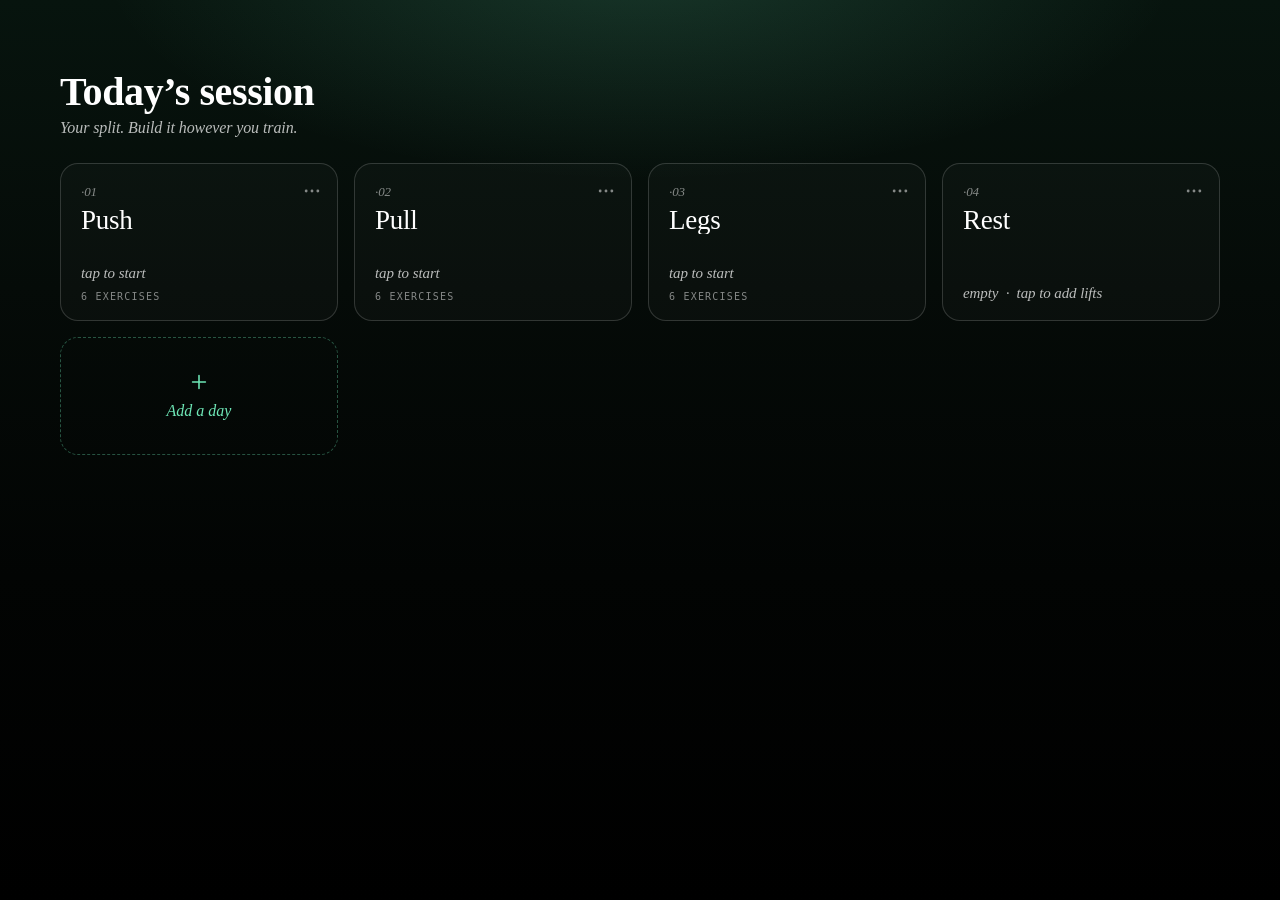
==== code/the-living-logger.html @ 3e90b373 "Plug the workout logger into the Train tile (bridge-adapted) public/tiles/train.html is the workout " ====
<!DOCTYPE html>
<html lang="en">
<head>
<meta charset="utf-8">
<meta name="viewport" content="width=device-width, initial-scale=1, viewport-fit=cover">
<title>Workout logger</title>
<!--
  THE LIVING LOGGER. One self-contained file that grows one episode at a time.
  Each feature lives inside a marked region a factory script can cut on its own:
    chart    (Episode 1, progressive overload)  <!-- @episode-start:chart -->  ...  <!-- @episode-end:chart -->
    logger   (Episode 2, the workout logger)    <!-- @episode-start:logger -->  ...  <!-- @episode-end:logger -->
    library  (Episode 3, the exercise library)  <!-- @episode-start:library -->  ...  <!-- @episode-end:library -->
  No build step, no server, no external CDN. State lives in localStorage.
  Pure black, mint accent, Inter. Open it in a browser and it just works.
-->
<style>
  :root{
    --bg:#000; --fg:#fff;
    --mint:#6EE7B7; --mint-cool:#A7F3D0; --mint-hover:#5dd6a6; --amber:#F59E0B; --rose:#e0767b; --gold:#f1cf7a;
    --muted:rgba(255,255,255,.5); --muted-strong:rgba(255,255,255,.72);
    --rule:rgba(255,255,255,.08); --rule-strong:rgba(255,255,255,.16);
    --card:rgba(255,255,255,.022);
    --serif:'Instrument Serif','Newsreader',Georgia,serif;
    --sans:'Inter',system-ui,-apple-system,BlinkMacSystemFont,'Segoe UI',Roboto,sans-serif;
    --mono:'JetBrains Mono',ui-monospace,'SF Mono',Menlo,Consolas,monospace;
    --ease:cubic-bezier(.16,1,.3,1); --spring:cubic-bezier(.34,1.56,.64,1);
  }
  *{margin:0;padding:0;box-sizing:border-box;-webkit-tap-highlight-color:transparent}
  ::selection{background:rgba(110,231,183,.25);color:#fff}
  html,body{background:var(--bg);min-height:100%}
  body{font-family:var(--sans);color:var(--fg);-webkit-font-smoothing:antialiased;letter-spacing:-.006em;
    padding:34px 18px 90px;display:block;overflow-x:hidden}
  body.rc-open{padding-bottom:190px}   /* ep4: room so the rest coach never covers the last set */

  /* background: light at the top, gradient down to pure black, snowy particles */
  .atmos{position:fixed;inset:0;z-index:0;pointer-events:none;
    background:
      radial-gradient(ellipse 70% 40% at 50% -4%, rgba(110,231,183,.16), transparent 60%),
      linear-gradient(180deg, #07140e 0%, #050b08 32%, #020403 64%, #000 100%);}
  #snow{position:fixed;inset:0;z-index:0;pointer-events:none;opacity:.9}

  .wrap{position:relative;z-index:1;width:100%;max-width:620px;margin:0 auto}
  .num,.pillValue,.pillInput{font-variant-numeric:tabular-nums}

  /* progress rail */
  .top{display:flex;align-items:center;gap:14px;margin-bottom:30px}
  .track{flex:1;height:2px;background:rgba(255,255,255,.1);border-radius:2px;overflow:hidden}
  .fill{height:100%;width:0;background:var(--mint);border-radius:2px;transition:width .5s var(--ease)}
  .count{font-family:var(--serif);font-style:italic;font-size:18px;color:var(--muted);white-space:nowrap}
  .count b{color:var(--mint-cool);font-style:normal;font-weight:500;font-variant-numeric:tabular-nums}
  .unit-toggle{display:inline-flex;flex:none;background:var(--card);border:1px solid var(--rule-strong);border-radius:999px;padding:2px}
  .unit-opt{background:none;border:none;color:var(--muted);font-family:var(--mono);font-size:10px;letter-spacing:.08em;text-transform:uppercase;padding:5px 12px;border-radius:999px;cursor:pointer;transition:color .2s,background .2s}
  .unit-opt.on{background:var(--mint);color:#04140d}
  .unit-opt:not(.on):hover{color:var(--muted-strong)}

  /* lift card */
  .lift{margin-bottom:30px;opacity:0;transform:translateY(10px);animation:rise .6s var(--ease) forwards}
  @keyframes rise{to{opacity:1;transform:none}}
  .lift-head{display:flex;align-items:center;gap:10px;border-bottom:1px solid var(--rule);padding-bottom:11px}
  .glyph{flex:none;width:20px;height:20px;color:var(--mint);opacity:.8;display:grid;place-items:center}
  .glyph svg{width:20px;height:20px;fill:none;stroke:currentColor;stroke-width:1.5;stroke-linecap:round;stroke-linejoin:round}
  .lift-name{font-family:var(--serif);font-size:28px;line-height:1;letter-spacing:-.01em;min-width:0;
    overflow:hidden;text-overflow:ellipsis;white-space:nowrap}
  .info{flex:none;width:18px;height:18px;border:1px solid rgba(110,231,183,.4);color:var(--mint);border-radius:50%;
    font-family:var(--serif);font-style:italic;font-size:11px;display:grid;place-items:center;cursor:pointer;opacity:.8;transition:opacity .2s,background .2s}
  .info:hover{opacity:1;background:rgba(110,231,183,.08)}
  .lift-head .sp{flex:1}
  .lift-x{flex:none;background:none;border:none;color:var(--muted);cursor:pointer;padding:5px;border-radius:8px;opacity:.5;transition:color .2s,opacity .2s,background .2s}
  .lift-x:hover{color:var(--rose);opacity:1;background:rgba(224,118,123,.08)}
  .lift-x svg{width:17px;height:17px;display:block;fill:none;stroke:currentColor;stroke-width:1.6;stroke-linecap:round}

  .lift-meta{display:flex;align-items:center;gap:9px;font-family:var(--mono);font-size:10.5px;letter-spacing:.12em;text-transform:uppercase;color:var(--muted);margin:14px 0 14px}
  .tierchip{border:1px solid var(--rule-strong);border-radius:6px;padding:4px 8px;letter-spacing:.14em;color:var(--muted-strong)}

  /* per-lift action chips */
  .chips{display:flex;align-items:center;gap:9px;margin-bottom:16px}
  .chip{display:inline-flex;align-items:center;gap:7px;border:1px solid rgba(110,231,183,.26);border-radius:999px;
    background:rgba(110,231,183,.03);color:var(--mint);font-family:var(--serif);font-style:italic;font-size:15px;
    padding:8px 15px;cursor:pointer;box-shadow:0 0 14px rgba(110,231,183,.06);transition:border-color .2s,background .2s,transform .15s var(--spring)}
  .chip:hover{border-color:rgba(110,231,183,.5);background:rgba(110,231,183,.07)} .chip:active{transform:scale(.95)}
  .chip svg{width:15px;height:15px;fill:none;stroke:currentColor;stroke-width:1.7;stroke-linecap:round;stroke-linejoin:round}
  /* progressive-overload star pill (dots + star at the end of the chips row) */
  .starPill{position:relative;display:inline-flex;align-items:center;justify-content:center;padding:6px 8px;margin-left:2px;
    border:none;background:transparent;color:var(--mint);cursor:pointer;overflow:visible;transition:transform .2s var(--ease),color .2s var(--ease)}
  .starDots{display:inline-flex;align-items:center;gap:3px;margin-right:5px}
  .starDot{width:3px;height:3px;border-radius:50%;background:var(--mint);opacity:.45;transition:opacity .2s var(--ease),background .2s var(--ease)}
  .starPillArmed .starDot{background:var(--gold);opacity:.7}
  .starGlyph{font-family:var(--serif);font-size:1.5rem;line-height:1;color:inherit;filter:drop-shadow(0 0 6px rgba(110,231,183,.45));transition:transform .2s var(--ease)}
  .starPill:hover .starGlyph{transform:scale(1.1)}
  .starPill:focus-visible{outline:2px solid var(--mint);outline-offset:3px;border-radius:8px}
  .starPillArmed{color:var(--gold)}
  .starPillArmed .starGlyph{filter:drop-shadow(0 0 8px rgba(241,207,122,.55));animation:armedBreathe 2.8s ease-in-out infinite}
  @keyframes armedBreathe{0%,100%{transform:scale(1);opacity:.95}50%{transform:scale(1.09);opacity:1}}
  .starPillInert{opacity:.3;cursor:default;color:var(--muted)}
  .starPillInert .starGlyph{filter:none;animation:none}
  .starPillInert:hover .starGlyph{transform:none}
  .starPillDone{opacity:.4;cursor:default;color:var(--mint)}
  .starPillDone .starGlyph{filter:none;animation:none}
  .starPillDone .starDot{background:var(--mint);opacity:.35}
  .starPillDone:hover .starGlyph{transform:none}
  .starAmt{align-self:center;font-family:var(--serif);font-style:italic;font-size:.95rem;color:var(--gold);margin-left:1px;text-shadow:0 0 9px rgba(241,207,122,.3)}

  /* small steady gold star beside the lift name once it is a conquered overload */
  .conqueredStar{flex:none;width:16px;height:16px;align-self:center;color:var(--gold);filter:drop-shadow(0 0 5px rgba(241,207,122,.4))}
  .conqueredStar svg{width:16px;height:16px;display:block;fill:currentColor}

  /* celebration: the one-time gold flush + star burst when a lift becomes a
     conquered overload (all sets logged + one beats the previous best). On-card. */
  .lift{position:relative}
  .lift.conquered .starGlyph{color:var(--gold)}
  .lift.celebrate .pillValue{animation:goldNum 1.6s var(--ease)}
  @keyframes goldNum{0%,100%{color:inherit;text-shadow:none}26%{color:var(--gold);text-shadow:0 0 14px rgba(241,207,122,.55)}}
  .lift.celebrate .lift-name{animation:goldName 1.5s var(--ease)}
  @keyframes goldName{0%,100%{color:var(--fg)}26%{color:var(--gold);text-shadow:0 0 18px rgba(241,207,122,.45)}}
  .lift.celebrate .starPill{animation:starBig 1.15s var(--spring);color:var(--gold);opacity:1}
  .lift.celebrate .starGlyph{filter:drop-shadow(0 0 10px rgba(241,207,122,.6))}
  @keyframes starBig{0%{transform:scale(1)}30%{transform:scale(1.55)}100%{transform:scale(1)}}
  .lift.celebrate .starPill::after{content:'';position:absolute;inset:0;border-radius:50%;pointer-events:none;box-shadow:0 0 0 0 rgba(241,207,122,.6);animation:starRing 1.15s var(--ease) forwards}
  @keyframes starRing{0%{box-shadow:0 0 0 0 rgba(241,207,122,.6)}100%{box-shadow:0 0 0 30px rgba(241,207,122,0)}}

  .rows{display:flex;flex-direction:column;gap:9px}

  /* the set pill (real Vitality row) */
  .pill{display:flex;align-items:center;gap:12px;padding:14px 16px;border-radius:16px;border:1px solid var(--rule);
    background:var(--card);position:relative;overflow:hidden;min-width:0;
    transition:background .4s var(--ease),border-color .4s var(--ease),color .4s var(--ease)}
  .pillIdx{font-family:var(--serif);font-style:italic;font-size:16px;color:var(--muted);width:20px;flex:none}
  .pillValue{font-size:19px;font-weight:500;letter-spacing:-.01em;display:inline-flex;align-items:baseline;white-space:nowrap}
  .pillInput{background:transparent;border:none;outline:none;color:inherit;font:inherit;font-weight:600;
    text-align:center;field-sizing:content;width:auto;min-width:1.4ch;padding:0 1px;border-bottom:1px solid transparent;
    transition:border-color .25s var(--ease),color .25s var(--ease)}
  .pill:hover .pillInput{border-bottom-color:rgba(110,231,183,.22)}
  .pillInput:focus{color:var(--mint);border-bottom-color:var(--mint)}
  .pillUnit{color:var(--muted);font-family:var(--serif);font-style:italic;font-size:.7em;margin-left:3px;letter-spacing:.02em}
  .pillTimes{color:var(--muted);margin:0 7px;font-weight:400}
  .pillSpacer{flex:1}
  .pillGroup{display:inline-flex;align-items:center;gap:9px}
  .pillHit{background:none;border:none;font-family:var(--serif);font-style:italic;font-size:14px;color:var(--mint);cursor:pointer;white-space:nowrap;padding:2px;transition:color .2s}
  .pillMiss{background:none;border:none;font-family:var(--serif);font-style:italic;font-size:14px;color:var(--muted);cursor:pointer;padding:2px;transition:color .2s}
  .pillMiss:hover{color:var(--rose)}
  .pillStatus{font-family:var(--serif);font-style:italic;font-size:14px;white-space:nowrap}
  .pillReset{background:none;border:none;color:currentColor;cursor:pointer;opacity:.6;padding:5px;border-radius:50%;display:inline-flex;transition:opacity .2s,background .2s}
  .pillReset:hover{opacity:1;background:rgba(0,0,0,.12)} .pillReset svg{width:13px;height:13px;display:block}
  .pillPr{font-family:var(--serif);font-style:italic;color:#a87f12}

  .pill.clean,.pill.over{background:var(--mint);border-color:var(--mint);color:#000}
  .pill.clean .pillIdx,.pill.over .pillIdx,.pill.clean .pillTimes,.pill.over .pillTimes{color:rgba(0,0,0,.55)}
  .pill.clean .pillInput,.pill.over .pillInput{color:#000}
  .pill.clean .pillUnit,.pill.over .pillUnit{color:rgba(0,0,0,.55)}
  .pill.clean .pillHit,.pill.over .pillHit,.pill.clean .pillStatus,.pill.over .pillStatus{color:#000}
  .pill.partial{background:rgba(245,158,11,.14);border-color:var(--amber);color:var(--fg)}
  .pill.partial .pillIdx,.pill.partial .pillStatus,.pill.partial .pillUnit{color:var(--amber)}
  .pill.failed{background:rgba(224,118,123,.12);border-color:var(--rose);color:var(--fg)}
  .pill.failed .pillIdx,.pill.failed .pillStatus{color:var(--rose)}
  .pill.failed .pillValue{text-decoration:line-through;color:var(--muted-strong)}

  /* add a lift */
  .add{display:flex;flex-direction:column;align-items:center;gap:9px;margin:34px 0 8px}
  .add-btn{width:44px;height:44px;border-radius:50%;border:1px solid var(--rule-strong);background:none;color:var(--mint);
    font-size:22px;line-height:1;cursor:pointer;display:grid;place-items:center;transition:border-color .2s,transform .2s var(--spring)}
  .add-btn:hover{border-color:var(--mint)} .add-btn:active{transform:scale(.92)}
  .add-cap{font-family:var(--serif);font-style:italic;font-size:15px;color:var(--muted)}
  .add-form{display:none;gap:9px;width:100%;max-width:360px}
  .add-form.on{display:flex}
  .add-input{flex:1;background:var(--card);border:1px solid var(--rule-strong);border-radius:12px;color:var(--fg);
    font-family:var(--sans);font-size:15px;padding:12px 14px;outline:none;transition:border-color .2s}
  .add-input:focus{border-color:var(--mint)}
  .add-go{background:var(--mint);color:#000;border:none;border-radius:12px;font-family:var(--sans);font-weight:600;font-size:14px;padding:0 18px;cursor:pointer}

  /* hidden / removed lifts (never lose your data) */
  .hidden-bar{margin-top:30px;border-top:1px solid var(--rule);padding-top:18px}
  .hidden-bar h4{font-family:var(--mono);font-size:10px;letter-spacing:.16em;text-transform:uppercase;color:var(--muted);margin-bottom:12px}
  .hidden-row{display:flex;align-items:center;gap:10px;padding:10px 0;color:var(--muted-strong)}
  .hidden-row .hn{flex:1;font-family:var(--serif);font-style:italic;font-size:17px}
  .hidden-row .keep{font-family:var(--mono);font-size:9px;letter-spacing:.1em;text-transform:uppercase;color:var(--muted);border:1px solid var(--rule);border-radius:999px;padding:3px 8px}
  .restore{background:none;border:1px solid var(--rule-strong);color:var(--mint);font-family:var(--serif);font-style:italic;font-size:13px;padding:5px 13px;border-radius:999px;cursor:pointer;transition:border-color .2s}
  .restore:hover{border-color:var(--mint)}

  .footnote{text-align:center;color:var(--muted);font-size:11.5px;margin-top:26px;opacity:.8}

  /* modal (info card) */
  .modal{position:fixed;inset:0;z-index:40;display:flex;align-items:center;justify-content:center;padding:22px;
    background:rgba(0,0,0,.66);opacity:0;pointer-events:none;transition:opacity .25s var(--ease);-webkit-backdrop-filter:blur(3px);backdrop-filter:blur(3px)}
  .modal.on{opacity:1;pointer-events:auto}
  .sheet{width:100%;max-width:440px;background:#0a0f0c;border:1px solid var(--rule-strong);border-radius:20px;padding:22px;
    transform:scale(.94) translateY(10px);transition:transform .3s var(--spring)}
  .modal.on .sheet{transform:none}
  .sheet-eyebrow{font-family:var(--mono);font-size:10px;letter-spacing:.18em;text-transform:uppercase;color:var(--mint);margin-bottom:8px}
  .sheet-title{font-family:var(--serif);font-size:26px;line-height:1.05;margin-bottom:4px}
  .sheet-sub{color:var(--muted-strong);font-size:14px;line-height:1.5;margin-bottom:16px}
  .sheet-close{position:absolute;z-index:10;top:14px;right:14px;width:32px;height:32px;display:grid;place-items:center;background:rgba(255,255,255,.05);border:1px solid var(--rule-strong);border-radius:50%;color:var(--muted-strong);cursor:pointer;font-size:15px;line-height:1;transition:border-color .2s,color .2s}
  .sheet-close:hover{border-color:var(--mint);color:var(--fg)}
  .sheet-stats{display:flex;gap:18px;margin-top:8px}
  .sheet-stat .k{font-family:var(--mono);font-size:9px;letter-spacing:.13em;text-transform:uppercase;color:var(--muted)}
  .sheet-stat .v{font-size:20px;font-weight:600;margin-top:5px} .sheet-stat .v.gold{color:var(--gold)} .sheet-stat .v.up{color:var(--mint-cool)}

  /* shared card bits (ported from the real logger cards) */
  .card-sub{font-family:var(--serif);font-style:italic;font-size:14.5px;line-height:1.5;color:var(--muted-strong);margin:4px 0 4px}
  .card-foot{display:flex;justify-content:flex-end;gap:10px;margin-top:20px}
  .btn-ghost{background:none;border:1px solid var(--rule-strong);color:var(--muted-strong);font-family:var(--sans);font-weight:600;
    font-size:14px;padding:11px 20px;border-radius:999px;cursor:pointer;transition:border-color .2s,color .2s}
  .btn-ghost:hover{border-color:var(--mint);color:var(--fg)}
  .btn-mint{background:var(--mint);border:1px solid var(--mint);color:#04140d;font-family:var(--sans);font-weight:700;
    font-size:14px;padding:11px 22px;border-radius:999px;cursor:pointer;transition:background .2s,transform .15s var(--spring)}
  .btn-mint:hover{background:#5dd6a6} .btn-mint:active{transform:scale(.97)}

  /* TUNE: icon + label rows, steppers, weight tap-to-type */
  .tune{display:flex;flex-direction:column;margin:8px 0 2px}
  .tune-row{display:flex;align-items:center;justify-content:space-between;gap:12px;padding:15px 2px;border-top:1px solid var(--rule)}
  .tune-row:first-child{border-top:none}
  .tune-left{display:flex;align-items:center;gap:12px;min-width:0}
  .tune-ico{flex:none;width:17px;height:17px;color:var(--muted)}
  .tune-ico svg{width:17px;height:17px;fill:none;stroke:currentColor;stroke-width:1.6;stroke-linecap:round;stroke-linejoin:round}
  .tune-lab{display:flex;flex-direction:column;gap:3px}
  .tune-k{font-family:var(--mono);font-size:11px;letter-spacing:.16em;text-transform:uppercase;color:var(--muted-strong)}
  .tune-reset{align-self:flex-start;background:none;border:none;font-family:var(--mono);font-size:9.5px;letter-spacing:.06em;
    text-transform:lowercase;color:var(--rose);cursor:pointer;padding:0}
  .tune-ctrl{display:flex;align-items:center;gap:5px}
  .tune-step{width:30px;height:34px;background:none;border:none;color:rgba(255,255,255,.34);font-size:22px;line-height:1;
    cursor:pointer;display:grid;place-items:center;transition:color .2s} .tune-step:hover{color:var(--mint)}
  .tune-val{font-family:var(--serif);font-style:italic;font-size:27px;color:var(--fg);font-variant-numeric:tabular-nums;min-width:1.7ch;text-align:center}
  .tune-num{font-family:var(--serif);font-style:italic;font-size:27px;color:var(--fg);background:none;border:none;outline:none;
    text-align:right;width:auto;field-sizing:content;min-width:1.4ch;border-bottom:1.5px solid transparent;padding:0 1px;transition:border-color .25s,color .25s}
  .tune-num:focus{color:var(--mint);border-bottom-color:var(--mint)}
  .tune-unit{font-family:var(--mono);font-size:10px;letter-spacing:.06em;text-transform:lowercase;color:var(--muted);margin-left:6px}

  /* SWAP helper bits kept for parity with the app */
  .ov-empty{text-align:center;font-family:var(--serif);font-style:italic;font-size:14.5px;color:var(--muted);padding:10px 6px 16px;line-height:1.5}

  /* finish session (closes the loop: today's sets become a saved session) */
  .finish-wrap{display:flex;flex-direction:column;align-items:center;gap:8px;margin:26px 0 4px}
  .finish{display:inline-flex;align-items:center;gap:9px;background:var(--mint);color:#04140d;border:none;border-radius:999px;
    font-family:var(--sans);font-weight:700;font-size:15px;letter-spacing:-.01em;padding:14px 26px;cursor:pointer;
    box-shadow:0 10px 30px -10px rgba(110,231,183,.5);transition:transform .15s var(--spring),box-shadow .2s,opacity .2s}
  .finish:hover{transform:translateY(-2px);box-shadow:0 14px 36px -10px rgba(110,231,183,.6)} .finish:active{transform:scale(.97)}
  .finish svg{width:17px;height:17px;fill:none;stroke:currentColor;stroke-width:2;stroke-linecap:round;stroke-linejoin:round}
  .finish[disabled]{opacity:.4;cursor:default;box-shadow:none;pointer-events:none}
  .finish-cap{font-family:var(--serif);font-style:italic;font-size:13px;color:var(--muted)}
  .finish-cap.saved{color:var(--mint-cool);animation:savedPulse 1.8s var(--ease)}
  @keyframes savedPulse{0%{opacity:.4;transform:translateY(3px)}18%{opacity:1;transform:none}100%{opacity:1}}

  /* OVERLOAD CARD: 1:1 port of the app's OverloadModal (opens on the star) */
  .po-modal{position:fixed;inset:0;z-index:100;display:flex;align-items:center;justify-content:center;padding:18px;
    background:rgba(0,0,0,.6);-webkit-backdrop-filter:blur(7px);backdrop-filter:blur(7px);opacity:0;pointer-events:none;transition:opacity .2s var(--ease)}
  .po-modal.on{opacity:1;pointer-events:auto}
  .po-card{position:relative;overflow:hidden;width:100%;max-width:380px;border:1px solid var(--rule-strong);border-radius:26px;
    background:#0a0f0c;padding:22px 22px 18px;box-shadow:0 24px 80px rgba(0,0,0,.6);
    transform:translateY(10px) scale(.985);opacity:0;transition:transform .32s var(--ease),opacity .32s var(--ease)}
  .po-modal.on .po-card{transform:none;opacity:1}
  .po-card::before{content:'';position:absolute;top:-50px;left:50%;transform:translateX(-50%);width:320px;height:180px;
    pointer-events:none;background:radial-gradient(closest-side,rgba(110,231,183,.13),transparent 72%)}
  .po-head{display:flex;align-items:flex-start;justify-content:space-between;gap:12px;position:relative}
  .po-head-l{display:flex;align-items:center;gap:10px;min-width:0}
  .po-head-ico{display:inline-flex;align-items:center;justify-content:center;width:26px;height:26px;flex-shrink:0;color:rgba(110,231,183,.75)}
  .po-head-ico svg{width:22px;height:22px;fill:none;stroke:currentColor;stroke-width:1.5;stroke-linecap:round;stroke-linejoin:round}
  .po-eyebrow{font-family:var(--serif);font-style:italic;color:var(--muted);font-size:14px}
  .po-title{font-family:var(--serif);font-style:italic;font-size:24px;letter-spacing:-.02em;color:var(--fg);margin:2px 0 0;line-height:1.05;
    overflow:hidden;text-overflow:ellipsis;white-space:nowrap}
  .po-close{flex:none;width:30px;height:30px;border-radius:9px;border:none;background:transparent;color:var(--muted);cursor:pointer;
    display:grid;place-items:center;transition:color .2s var(--ease),background .2s var(--ease)}
  .po-close:hover{color:var(--fg);background:rgba(255,255,255,.06)}
  .po-close svg{width:14px;height:14px;fill:none;stroke:currentColor;stroke-width:1.5;stroke-linecap:round}
  .po-body{text-align:center;padding-top:16px;position:relative}
  .po-body>.po-show,.po-body>.po-hint,.po-body>.po-confirm,.po-body>.po-remove,.po-body>.po-skip,
  .po-body>.po-choices,.po-body>.po-stepGroup,.po-body>.po-done{animation:cozyItem .46s var(--spring) backwards}
  .po-body>.po-show{animation-delay:.11s} .po-body>.po-hint{animation-delay:.18s}
  .po-body>.po-choices{animation-delay:.25s} .po-body>.po-confirm{animation-delay:.25s}
  .po-body>.po-stepGroup{animation-delay:.16s} .po-body>.po-remove{animation-delay:.3s}
  .po-body>.po-skip{animation-delay:.32s} .po-body>.po-done{animation-delay:.11s}
  @keyframes cozyItem{0%{opacity:0;transform:translateY(11px)}100%{opacity:1;transform:none}}
  .po-star{position:relative;width:36px;height:36px;border-radius:50%;display:grid;place-items:center;margin:0 auto 9px;
    color:var(--mint);background:rgba(110,231,183,.12);font-family:var(--serif);font-size:1.25rem;line-height:1;animation:starPop .62s var(--spring)}
  .po-star::before{content:'';position:absolute;inset:-9px;border-radius:50%;z-index:-1;
    background:radial-gradient(closest-side,rgba(110,231,183,.3),transparent 72%);animation:haloBreath 3.2s ease-in-out infinite}
  .po-star.armed{color:var(--gold);background:rgba(241,207,122,.12)}
  .po-star.armed::before{background:radial-gradient(closest-side,rgba(241,207,122,.32),transparent 72%)}
  @keyframes starPop{0%{transform:scale(.3);opacity:0}60%{transform:scale(1.18);opacity:1}100%{transform:scale(1)}}
  @keyframes haloBreath{0%,100%{opacity:.5;transform:scale(1)}50%{opacity:.95;transform:scale(1.18)}}
  .po-show{display:flex;flex-direction:column;gap:7px;margin:0 0 16px;padding:15px 13px;border-radius:16px;border:1px solid var(--rule);
    background:linear-gradient(180deg,rgba(255,255,255,.035),rgba(255,255,255,.01));box-shadow:inset 0 1px 0 rgba(255,255,255,.04)}
  .po-showD{font-size:.58rem;letter-spacing:.16em;text-transform:uppercase;color:var(--muted)}
  .po-showV{display:flex;justify-content:center;align-items:baseline;flex-wrap:wrap;gap:16px}
  .po-stat{font-family:var(--serif);font-style:italic;font-size:.82rem;color:var(--muted-strong)}
  .po-stat b{font-weight:400;font-size:1.5rem;color:var(--fg);margin-right:4px;font-variant-numeric:tabular-nums}
  .po-hint{font-family:var(--serif);font-style:italic;color:var(--muted-strong);font-size:14px;margin:0 0 15px}
  .po-confirm{display:block;width:100%;margin:0 0 2px;padding:14px;border:none;border-radius:14px;background:var(--mint);color:#04140d;
    font-weight:700;font-size:14px;font-family:var(--sans);cursor:pointer;transition:background .2s var(--ease),transform .2s var(--spring),box-shadow .2s var(--ease)}
  .po-confirm:hover{background:var(--mint-hover);transform:translateY(-2px);box-shadow:0 10px 26px rgba(110,231,183,.22)}
  .po-confirm:active{transform:translateY(0) scale(.985)}
  .po-remove{display:block;margin:10px auto 0;background:none;border:none;color:var(--gold);font-family:var(--serif);font-style:italic;font-size:14px;cursor:pointer;opacity:.85}
  .po-remove:hover{opacity:1}
  .po-skip{display:block;margin:12px auto 0;background:none;border:none;color:var(--muted);font-family:var(--serif);font-style:italic;font-size:14px;cursor:pointer}
  .po-skip:hover{color:var(--muted-strong)}
  .po-armedBody{padding-top:8px}
  .po-armedAmt{font-family:var(--serif);font-style:italic;font-size:2.4rem;color:var(--gold);text-shadow:0 0 22px rgba(241,207,122,.3);margin:4px 0 2px}
  .po-armedLbl{font-family:var(--serif);font-style:italic;font-size:14px;color:var(--muted);margin-bottom:18px}
  .po-choices{display:flex;gap:9px;margin-bottom:2px}
  .po-choice{flex:1;cursor:pointer;border:1px solid rgba(110,231,183,.28);border-radius:14px;padding:14px 8px;color:var(--fg);
    font-family:var(--serif);font-style:italic;font-size:16px;background:linear-gradient(180deg,rgba(110,231,183,.08),rgba(110,231,183,.03));
    transition:background .2s var(--ease),border-color .2s var(--ease),transform .2s var(--spring),box-shadow .2s var(--ease)}
  .po-choice:hover{background:linear-gradient(180deg,rgba(110,231,183,.16),rgba(110,231,183,.06));border-color:rgba(110,231,183,.5);transform:translateY(-2px);box-shadow:0 8px 22px rgba(110,231,183,.13)}
  .po-choice:active{transform:translateY(0) scale(.98)}
  .po-stepBody{padding-top:22px}
  .po-stepGroup{display:flex;flex-direction:column;align-items:center;gap:6px;margin-bottom:18px}
  .po-stepLbl{font-size:.58rem;letter-spacing:.16em;text-transform:uppercase;color:var(--muted)}
  .po-step{display:flex;align-items:center;justify-content:center;gap:18px}
  .po-adj{width:46px;height:46px;border-radius:50%;border:1px solid rgba(110,231,183,.34);background:rgba(110,231,183,.06);color:var(--mint);
    font-size:23px;line-height:1;cursor:pointer;display:grid;place-items:center;transition:background .2s var(--ease),color .2s var(--ease),transform .2s var(--spring),box-shadow .2s var(--ease)}
  .po-adj:hover{background:var(--mint);color:#04140d;box-shadow:0 8px 20px -8px rgba(110,231,183,.55)}
  .po-adj:active{transform:scale(.9)}
  .po-val{display:inline-flex;align-items:baseline;gap:5px;font-family:var(--serif);font-style:italic;font-size:2.05rem;color:var(--fg);
    min-width:118px;justify-content:center;padding:8px 18px;border-radius:16px;background:radial-gradient(130% 130% at 50% 0%,rgba(110,231,183,.1),transparent 72%);box-shadow:inset 0 0 0 1px rgba(110,231,183,.1)}
  .po-plus{color:var(--mint);font-size:.8em}
  .po-input{width:3.4ch;min-width:1.6ch;background:transparent;border:none;outline:none;color:var(--fg);font:inherit;text-align:center;
    -moz-appearance:textfield;appearance:textfield;border-bottom:1px solid transparent;padding:0 1px 1px;transition:border-color .2s var(--ease),color .2s var(--ease)}
  .po-input:focus{color:var(--mint);border-bottom-color:rgba(110,231,183,.55)}
  .po-input::-webkit-outer-spin-button,.po-input::-webkit-inner-spin-button{-webkit-appearance:none;margin:0}
  .po-unit{font-family:var(--serif);font-style:italic;font-size:.5em;color:var(--muted);margin-left:4px}
  .po-done{padding:22px 0 12px;text-align:center}
  .po-doneAmt{font-family:var(--serif);font-style:italic;font-size:1.55rem;color:var(--mint);animation:cozyPop .56s var(--spring)}
  .po-doneSub{font-size:12px;color:var(--muted);margin-top:7px;letter-spacing:.04em;animation:cozyItem .46s var(--spring) backwards .16s}
  @keyframes cozyPop{0%{opacity:0;transform:scale(.78)}60%{transform:scale(1.08)}100%{opacity:1;transform:scale(1)}}

  /* FORM reference card: the real Vitality "form" sheet, ported 1:1 */
  .sheet.fr{max-width:460px;max-height:88vh;overflow-y:auto;position:relative}
  .fr-card{display:flex;flex-direction:column;gap:18px}
  .fr-rev{opacity:0;animation:frReveal .5s var(--ease) both}
  @keyframes frReveal{from{opacity:0;transform:translateY(12px);filter:blur(4px)}to{opacity:1;transform:none;filter:blur(0)}}
  .fr-head{display:flex;flex-direction:column;gap:8px;padding-right:34px}
  .fr-eyebrow{font-family:var(--mono);font-size:10px;letter-spacing:.2em;text-transform:uppercase;color:var(--mint);font-weight:600}
  .fr-title{font-family:var(--serif);font-style:italic;font-weight:400;font-size:clamp(2rem,7vw,2.5rem);line-height:1.05;letter-spacing:-.015em}
  .fr-meta{display:flex;align-items:center;gap:6px;flex-wrap:wrap;font-size:12px;letter-spacing:.08em;text-transform:uppercase;color:var(--muted)}
  .fr-muscle{display:inline-flex;align-items:center;gap:6px;color:var(--mint)}
  .fr-sep{opacity:.4}
  .fr-item{color:var(--muted-strong)}
  .fr-tier{font-family:var(--sans);font-size:12px;letter-spacing:.08em;text-transform:uppercase;font-weight:600;padding:2px 9px;border:1px solid rgba(110,231,183,.4);border-radius:999px;background:rgba(110,231,183,.06);color:var(--mint);cursor:pointer;transition:background .18s var(--ease),border-color .18s var(--ease),color .18s var(--ease);animation:frTierGlow 2.8s ease-in-out infinite}
  .fr-tier:hover{background:rgba(110,231,183,.14);border-color:var(--mint);color:var(--mint-hover)}
  @keyframes frTierGlow{0%,100%{box-shadow:0 0 0 0 rgba(110,231,183,0)}50%{box-shadow:0 0 0 4px rgba(110,231,183,.10)}}
  .fr-gist{font-size:1.125rem;line-height:1.4;color:var(--fg);font-weight:600;letter-spacing:-.01em;max-width:56ch}
  .fr-images{display:grid;grid-template-columns:1fr 1fr;gap:12px;max-width:360px}
  .fr-frame{margin:0;background:var(--card);border:1px solid var(--rule);border-radius:8px;overflow:hidden;position:relative;aspect-ratio:1/1;transition:border-color .18s var(--ease),box-shadow .18s var(--ease)}
  .fr-frame:hover{border-color:rgba(110,231,183,.4);box-shadow:0 0 24px -4px rgba(110,231,183,.4)}
  .fr-img{width:100%;height:100%;object-fit:cover;object-position:50% 22%;display:block}
  .fr-steps{list-style:none;margin:0;padding:0;display:flex;flex-direction:column;gap:16px;max-width:60ch}
  .fr-step{display:grid;grid-template-columns:20px 1fr;align-items:center;gap:16px}
  .fr-num{font-family:var(--serif);font-style:italic;font-size:18px;line-height:1;color:var(--mint);text-align:center}
  .fr-text{font-size:1.05rem;line-height:1.3;color:var(--fg);font-weight:500}
  .fr-cues{display:flex;flex-wrap:wrap;gap:8px}
  .fr-cue{font-size:14px;line-height:1.3;padding:6px 12px;border-radius:999px;border:1px solid rgba(110,231,183,.22);background:rgba(110,231,183,.05);color:var(--muted-strong)}
  .fr-tierOverlay{position:fixed;inset:0;z-index:60;display:flex;align-items:center;justify-content:center;padding:20px;background:rgba(0,0,0,.66);-webkit-backdrop-filter:blur(6px);backdrop-filter:blur(6px);animation:frFade .16s var(--ease)}
  .fr-tierOverlay[hidden]{display:none}
  @keyframes frFade{from{opacity:0}to{opacity:1}}
  .fr-tierCard{position:relative;width:100%;max-width:320px;background:#0a0f0c;border:1px solid var(--rule-strong);border-radius:16px;padding:20px;display:flex;flex-direction:column;gap:8px;animation:cozyItem .34s var(--spring)}
  .fr-tierBanner{display:inline-flex;align-items:center;gap:8px;margin-bottom:2px}
  .fr-tierDigit{display:inline-flex;align-items:center;justify-content:center;width:28px;height:28px;border-radius:50%;border:1px solid rgba(110,231,183,.4);background:rgba(110,231,183,.08);color:var(--mint);font-size:13px;font-weight:700}
  .fr-tierBadge{font-size:10px;letter-spacing:.18em;text-transform:uppercase;color:var(--mint);font-weight:600}
  .fr-tierTitle{font-family:var(--serif);font-style:italic;font-weight:400;font-size:1.6rem;line-height:1.1}
  .fr-tierBody{font-size:14px;line-height:1.6;color:var(--muted-strong)}
  .fr-tierClose{position:absolute;top:12px;right:12px;width:26px;height:26px;display:grid;place-items:center;background:transparent;border:none;color:var(--muted-strong);font-size:20px;line-height:1;cursor:pointer;transition:color .18s var(--ease)}
  .fr-tierClose:hover{color:var(--fg)}
  @media(prefers-reduced-motion:reduce){.fr-rev,.fr-tier,.fr-tierOverlay,.fr-tierCard{animation:none;opacity:1}}

  /* LIBRARY: the full exercise library page (opens from "add a lift") */
  .lib-open{display:inline-flex;align-items:center;gap:10px;border:1px solid rgba(110,231,183,.35);background:rgba(110,231,183,.04);
    color:var(--mint);font-family:var(--serif);font-style:italic;font-size:18px;padding:13px 22px;border-radius:999px;cursor:pointer;
    box-shadow:0 0 22px rgba(110,231,183,.08);transition:border-color .2s,background .2s,transform .15s var(--spring)}
  .lib-open:hover{border-color:var(--mint);background:rgba(110,231,183,.09);transform:translateY(-1px)} .lib-open:active{transform:scale(.97)}
  .lib-open svg{width:18px;height:18px;fill:none;stroke:currentColor;stroke-width:1.6;stroke-linecap:round;stroke-linejoin:round}
  .lib-open-n{font-family:var(--mono);font-style:normal;font-size:10px;letter-spacing:.08em;color:var(--mint-cool);border:1px solid rgba(110,231,183,.3);border-radius:999px;padding:2px 8px}

  .lib-overlay{position:fixed;inset:0;z-index:39;display:none;overflow-y:auto;padding:30px 18px 96px;
    background:linear-gradient(180deg, rgba(4,11,8,.52) 0%, rgba(2,6,4,.82) 46%, rgba(0,0,0,.96) 100%)}
  .lib-overlay.on{display:block;animation:ovin .3s var(--ease)}
  @keyframes ovin{from{opacity:0}to{opacity:1}}
  body.lib-browsing .wrap{display:none}
  .lib-mtn{position:fixed;left:0;right:0;bottom:0;width:100%;height:23vh;max-height:210px;pointer-events:none;z-index:0;display:block}
  .lib-wrap{position:relative;z-index:1;width:100%;max-width:600px;margin:0 auto}
  .lib-top{display:flex;align-items:center;gap:12px;margin-bottom:16px}
  .lib-back{display:inline-flex;align-items:center;gap:7px;background:none;border:1px solid var(--rule-strong);color:var(--mint);
    font-family:var(--serif);font-style:italic;font-size:15px;padding:8px 15px;border-radius:999px;cursor:pointer;transition:border-color .2s}
  .lib-back:hover{border-color:var(--mint)}
  .lib-back svg{width:15px;height:15px;fill:none;stroke:currentColor;stroke-width:1.7;stroke-linecap:round;stroke-linejoin:round}
  .lib-sp{flex:1}
  .lib-count{font-family:var(--serif);font-style:italic;font-size:15px;color:var(--muted);white-space:nowrap}
  .lib-count b{color:var(--mint-cool);font-style:normal;font-weight:500;font-variant-numeric:tabular-nums}
  .lib-title{font-family:var(--serif);font-size:34px;line-height:1;letter-spacing:-.01em;margin-bottom:16px}
  .lib-search{display:flex;align-items:center;gap:11px;background:rgba(255,255,255,.022);border:1px solid var(--rule-strong);border-radius:14px;padding:0 16px;margin-bottom:26px;transition:border-color .2s}
  .lib-search:focus-within{border-color:var(--mint)}
  .lib-search svg{flex:none;width:16px;height:16px;fill:none;stroke:var(--muted);stroke-width:1.6;stroke-linecap:round;stroke-linejoin:round}
  .lib-search input{flex:1;background:none;border:none;outline:none;color:var(--fg);font-family:var(--sans);font-size:15px;padding:14px 0}
  .lib-search input::placeholder{color:var(--muted)}
  .lib-sec{margin-bottom:30px}
  .lib-sec-h{display:flex;align-items:center;gap:9px;font-family:var(--mono);font-size:10.5px;letter-spacing:.18em;text-transform:uppercase;color:var(--muted);margin-bottom:8px;padding:0 4px}
  .lib-sec-h b{color:var(--muted-strong);font-weight:500}
  .lib-sec-n{margin-left:auto;font-family:var(--mono);font-size:10px;color:var(--mint);border:1px solid rgba(110,231,183,.28);border-radius:999px;padding:2px 9px;opacity:.9;font-variant-numeric:tabular-nums}
  .lib-row{display:flex;align-items:center;gap:14px;padding:15px 4px;border-bottom:1px solid rgba(255,255,255,.05);min-width:0}
  .lib-row:last-child{border-bottom:none}
  .lib-check{flex:none;width:22px;height:22px;border-radius:7px;border:1.5px solid var(--rule-strong);background:none;cursor:pointer;display:grid;place-items:center;padding:0;transition:border-color .18s,background .18s,transform .12s var(--spring)}
  .lib-check:hover{border-color:var(--mint)} .lib-check:active{transform:scale(.9)}
  .lib-check svg{width:12px;height:12px;fill:none;stroke:#04140d;stroke-width:2.6;stroke-linecap:round;stroke-linejoin:round;opacity:0;transition:opacity .15s}
  .lib-check.on{background:var(--mint);border-color:var(--mint)} .lib-check.on svg{opacity:1}
  .lib-gly{flex:none;width:18px;height:18px;color:var(--mint);opacity:.72;display:grid;place-items:center}
  .lib-gly svg{width:18px;height:18px;fill:none;stroke:currentColor;stroke-width:1.5;stroke-linecap:round;stroke-linejoin:round}
  .lib-main{flex:1;min-width:0;display:flex;align-items:center;gap:10px}
  .lib-nm{font-family:var(--sans);font-size:16px;font-weight:500;letter-spacing:-.01em;color:var(--fg);min-width:0;overflow:hidden;text-overflow:ellipsis;white-space:nowrap}
  .lib-rec{flex:none;font-family:var(--mono);font-size:8px;letter-spacing:.12em;text-transform:uppercase;color:var(--mint);border:1px solid rgba(110,231,183,.3);border-radius:999px;padding:3px 7px;opacity:.85}
  .lib-i{flex:none;width:22px;height:22px;border:1px solid rgba(110,231,183,.45);background:none;color:var(--mint);border-radius:50%;font-family:var(--serif);font-style:italic;font-size:12.5px;display:grid;place-items:center;cursor:pointer;opacity:.92;transition:opacity .2s,background .2s,border-color .2s}
  .lib-i:hover{opacity:1;background:rgba(110,231,183,.1);border-color:var(--mint)}
  .lib-empty{text-align:center;font-family:var(--serif);font-style:italic;font-size:15px;color:var(--muted);padding:44px 0}
  .lib-sub{font-family:var(--serif);font-style:italic;font-size:16px;color:var(--muted-strong);margin:-8px 0 20px;line-height:1.4}
  .lib-row.pick{cursor:pointer;border-radius:10px}
  .lib-row.pick:hover{background:rgba(110,231,183,.04)}
  .lib-pick{flex:none;width:22px;height:22px;display:grid;place-items:center;color:var(--mint);opacity:.75}
  .lib-pick svg{width:16px;height:16px;fill:none;stroke:currentColor;stroke-width:1.7;stroke-linecap:round;stroke-linejoin:round}
  .lib-create{display:flex;align-items:center;gap:10px;width:100%;text-align:left;background:rgba(110,231,183,.05);border:1px dashed rgba(110,231,183,.4);color:var(--mint);
    font-family:var(--serif);font-style:italic;font-size:16px;padding:14px 16px;border-radius:12px;cursor:pointer;margin-bottom:20px;transition:background .2s,border-color .2s}
  .lib-create:hover{background:rgba(110,231,183,.1);border-color:var(--mint)}
  .lib-create svg{flex:none;width:15px;height:15px;fill:none;stroke:currentColor;stroke-width:2;stroke-linecap:round;stroke-linejoin:round}

  /* bottom actions: add a lift (opens the library) + reorder */
  .actions{display:flex;justify-content:center;gap:10px;flex-wrap:wrap;margin:32px 0 6px}
  .act-btn{display:inline-flex;align-items:center;gap:8px;border:1px solid var(--rule-strong);background:none;color:var(--mint);
    font-family:var(--serif);font-style:italic;font-size:16px;padding:11px 20px;border-radius:999px;cursor:pointer;transition:border-color .2s,background .2s,transform .12s var(--spring)}
  .act-btn:hover{border-color:var(--mint);background:rgba(110,231,183,.05)} .act-btn:active{transform:scale(.96)}
  .act-btn svg{width:16px;height:16px;fill:none;stroke:currentColor;stroke-width:1.7;stroke-linecap:round;stroke-linejoin:round}
  .act-btn.on{background:var(--mint);border-color:var(--mint);color:#04140d}

  /* reorder: a simple arrow modal, matched to the app (no drag, cannot jam) */
  .sheet.ro{max-width:460px}
  .ro-head{display:flex;align-items:flex-start;justify-content:space-between;gap:12px}
  .ro-eyebrow{font-family:var(--serif);font-style:italic;font-size:14px;color:var(--muted)}
  .ro-title{font-family:var(--serif);font-size:26px;line-height:1.1;margin-top:2px}
  .ro-done{flex:none;background:var(--mint);color:#04140d;border:none;border-radius:999px;font-family:var(--sans);font-weight:700;font-size:14px;padding:9px 22px;cursor:pointer;transition:transform .15s var(--spring),background .2s}
  .ro-done:hover{background:var(--mint-hover)} .ro-done:active{transform:scale(.96)}
  .ro-sub{font-family:var(--sans);font-size:14px;color:var(--muted-strong);margin:8px 0 18px;line-height:1.4}
  .ro-list{display:flex;flex-direction:column;gap:10px}
  .ro-row{display:flex;align-items:center;gap:14px;background:var(--card);border:1px solid var(--rule);border-radius:14px;padding:13px 14px;transition:background .3s var(--ease)}
  .ro-row.moved{background:rgba(110,231,183,.09)}
  .ro-n{font-family:var(--serif);font-style:italic;font-size:16px;color:var(--muted);width:16px;flex:none;text-align:center;font-variant-numeric:tabular-nums}
  .ro-nm{flex:1;min-width:0;font-family:var(--serif);font-style:italic;font-size:18px;overflow:hidden;text-overflow:ellipsis;white-space:nowrap}
  .ro-arrows{display:inline-flex;gap:8px;flex:none}
  .ro-arrow{width:42px;height:36px;border:1px solid var(--rule-strong);background:none;color:var(--mint);border-radius:10px;cursor:pointer;display:grid;place-items:center;transition:border-color .2s,background .2s,transform .1s var(--spring)}
  .ro-arrow:hover:not([disabled]){border-color:var(--mint);background:rgba(110,231,183,.06)} .ro-arrow:active:not([disabled]){transform:scale(.9)}
  .ro-arrow[disabled]{opacity:.25;cursor:default}
  .ro-arrow svg{width:16px;height:16px;fill:none;stroke:currentColor;stroke-width:2;stroke-linecap:round;stroke-linejoin:round}

  /* session complete: the celebration (Vitality is a character, it celebrates) */
  .cele{position:fixed;inset:0;z-index:70;display:none;align-items:center;justify-content:center;padding:26px;
    background:
      radial-gradient(ellipse 66% 42% at 50% 33%, rgba(241,207,122,.11), transparent 60%),
      radial-gradient(ellipse 92% 62% at 50% 42%, rgba(110,231,183,.10), transparent 64%),
      rgba(1,4,3,.95);
    -webkit-backdrop-filter:blur(10px);backdrop-filter:blur(10px);opacity:0;transition:opacity .35s var(--ease)}
  .cele.on{display:flex;opacity:1}
  .cele-card{position:relative;width:100%;max-width:440px;text-align:center;display:flex;flex-direction:column;align-items:center}
  .cele-eyebrow,.cele-title,.cele-sub,.cele-stats,.cele-prs,.cele-done{animation:celeUp .62s var(--spring) backwards}
  .cele-eyebrow{animation-delay:.14s} .cele-title{animation-delay:.21s} .cele-sub{animation-delay:.29s}
  .cele-stats{animation-delay:.37s} .cele-prs{animation-delay:.45s} .cele-done{animation-delay:.55s}
  @keyframes celeUp{0%{opacity:0;transform:translateY(15px)}100%{opacity:1;transform:none}}
  .cele-star{position:relative;width:74px;height:74px;margin:0 auto 24px;filter:drop-shadow(0 8px 22px rgba(241,207,122,.4));animation:celeStar .82s var(--spring)}
  .cele-star svg{position:relative;z-index:1;width:74px;height:74px;display:block}
  .cele-star::before{content:'';position:absolute;inset:-26px;border-radius:50%;z-index:0;
    background:radial-gradient(closest-side, rgba(241,207,122,.36), transparent 72%);animation:celeHalo 3s ease-in-out infinite}
  .cele-star::after{content:'';position:absolute;inset:-6px;border-radius:50%;pointer-events:none;box-shadow:0 0 0 0 rgba(241,207,122,.5);animation:celeRing 1.1s var(--ease) .15s forwards}
  @keyframes celeStar{0%{transform:scale(.3) rotate(-16deg);opacity:0}62%{transform:scale(1.14) rotate(4deg)}100%{transform:scale(1) rotate(0);opacity:1}}
  @keyframes celeHalo{0%,100%{opacity:.6;transform:scale(1)}50%{opacity:1;transform:scale(1.12)}}
  @keyframes celeRing{0%{box-shadow:0 0 0 0 rgba(241,207,122,.5)}100%{box-shadow:0 0 0 52px rgba(241,207,122,0)}}
  .cele-spark{position:absolute;left:50%;top:50%;width:5px;height:5px;margin:-2.5px 0 0 -2.5px;border-radius:50%;background:var(--gold);opacity:0;z-index:0;animation:celeSpark 1.5s var(--ease) forwards}
  @keyframes celeSpark{0%{opacity:0;transform:translate(0,0) scale(.2)}28%{opacity:1;transform:translate(var(--dx),var(--dy)) scale(1)}100%{opacity:0;transform:translate(calc(var(--dx)*1.5),calc(var(--dy)*1.5)) scale(.3)}}
  .cele-eyebrow{font-family:var(--mono);font-size:10px;letter-spacing:.24em;text-transform:uppercase;color:var(--mint);margin-bottom:14px}
  .cele-title{font-family:var(--serif);font-size:46px;line-height:1.02;letter-spacing:-.015em;margin-bottom:12px}
  .cele-sub{font-family:var(--serif);font-style:italic;font-size:16px;color:var(--muted-strong);line-height:1.5}
  .cele-stats{display:inline-flex;align-items:center;gap:24px;margin:22px 0 2px}
  .cele-stat{display:flex;flex-direction:column;align-items:center;gap:4px}
  .cele-statN{font-family:var(--serif);font-size:36px;line-height:1;color:var(--mint-cool);font-variant-numeric:tabular-nums}
  .cele-statK{font-family:var(--mono);font-size:9px;letter-spacing:.18em;text-transform:uppercase;color:var(--muted)}
  .cele-statDiv{width:1px;height:36px;background:var(--rule-strong)}
  .cele-prs{display:flex;flex-direction:column;align-items:center;gap:9px;margin:24px 0 2px}
  .cele-pr{display:inline-flex;align-items:center;gap:8px;font-family:var(--serif);font-style:italic;font-size:15px;color:var(--gold);
    border:1px solid rgba(241,207,122,.36);background:rgba(241,207,122,.06);border-radius:999px;padding:8px 17px}
  .cele-pr svg{width:14px;height:14px;fill:currentColor;stroke:none}
  .cele-done{margin-top:30px;background:var(--mint);color:#04140d;border:none;border-radius:999px;
    font-family:var(--sans);font-weight:700;font-size:16px;padding:16px 46px;cursor:pointer;
    box-shadow:0 14px 38px -12px rgba(110,231,183,.6);transition:transform .15s var(--spring),box-shadow .2s}
  .cele-done:hover{transform:translateY(-2px);box-shadow:0 18px 44px -12px rgba(110,231,183,.7)} .cele-done:active{transform:scale(.97)}

  /* ============================================================= */
  /*  CHART (Episode 1) styles: the progressive-overload history,   */
  /*  now drawn inline in the .ep1-overlay (no external file).      */
  /* ============================================================= */
  .ep1-overlay{position:fixed;inset:0;z-index:60;display:none;overflow-y:auto;
    padding:66px 14px calc(40px + env(safe-area-inset-bottom));
    background:
      radial-gradient(ellipse 70% 40% at 50% -4%, rgba(110,231,183,.16), transparent 60%),
      linear-gradient(180deg,#07140e 0%,#050b08 32%,#020403 64%,#000 100%)}
  .ep1-overlay.on{display:block;animation:ovin .3s var(--ease)}
  .ep1-close{position:fixed;top:16px;left:16px;z-index:2;display:inline-flex;align-items:center;gap:7px;
    background:rgba(8,14,10,.72);border:1px solid var(--rule-strong);color:var(--mint);
    font-family:var(--serif);font-style:italic;font-size:15px;padding:9px 16px;border-radius:999px;cursor:pointer;
    -webkit-backdrop-filter:blur(8px);backdrop-filter:blur(8px);transition:border-color .2s,background .2s}
  .ep1-close:hover{border-color:var(--mint);background:rgba(8,14,10,.92)}
  .ep1-close svg{width:15px;height:15px;fill:none;stroke:currentColor;stroke-width:1.7;stroke-linecap:round;stroke-linejoin:round}
  .ch-shell{width:100%;max-width:560px;margin:0 auto}
  .ch-sheet{position:relative;width:100%;background:var(--card);border:1px solid var(--rule);border-radius:14px;padding:24px;
    -webkit-backdrop-filter:blur(20px) saturate(1.2);backdrop-filter:blur(20px) saturate(1.2)}
  .ch-head{display:flex;align-items:flex-start;justify-content:space-between}
  .ch-eyebrow{font-family:var(--mono);text-transform:uppercase;letter-spacing:.2em;font-size:11px;font-weight:600;color:var(--muted)}
  .ch-title{font-family:var(--serif);font-style:italic;font-size:30px;font-weight:500;line-height:1.05;margin-top:7px;letter-spacing:-.01em;
    overflow:hidden;text-overflow:ellipsis;white-space:nowrap;max-width:100%}
  .ch-range{display:flex;gap:3px;justify-content:center;background:rgba(255,255,255,.03);border:1px solid var(--rule);border-radius:12px;padding:4px;margin:22px auto 0;width:fit-content}
  .ch-range button{background:none;border:none;color:var(--muted);font-family:var(--sans);font-size:13px;font-weight:600;padding:8px 15px;border-radius:9px;cursor:pointer;transition:color .2s,background .25s}
  .ch-range button.on{background:var(--mint);color:#042a1c}
  .ch-plotcard{margin-top:20px;border:1px solid var(--rule);border-radius:14px;padding:20px 18px 16px}
  .ch-plot{position:relative;width:100%;aspect-ratio:600/240;touch-action:pan-y;cursor:crosshair}
  .ch-plot svg{width:100%;height:100%;display:block;overflow:visible}
  .ch-grid{stroke:var(--rule);stroke-width:1}
  .ch-axis{fill:var(--muted);font-family:var(--sans);font-size:11px}
  .ch-area{fill:url(#chFill)}
  .ch-line{fill:none;stroke:var(--mint);stroke-width:2.5;stroke-linecap:round;stroke-linejoin:round}
  .ch-dot{fill:var(--mint);stroke:var(--card);stroke-width:3}
  .ch-dot.best{fill:var(--gold);r:7} .ch-dot.off{fill:var(--muted);stroke:var(--card);stroke-width:3;opacity:.8}
  .ch-drop{stroke:var(--muted);stroke-width:1.4;stroke-dasharray:2 4;opacity:.7}
  .ch-guide{stroke:var(--rule-strong);stroke-width:1;stroke-dasharray:3 4;opacity:0;transition:opacity .12s} .ch-guide.on{opacity:.85}
  .ch-cursor{fill:var(--mint);stroke:var(--card);stroke-width:3;opacity:0;transition:opacity .12s;pointer-events:none}
  .ch-cursor.on{opacity:1} .ch-cursor.off{fill:var(--muted)} .ch-cursor.best{fill:var(--gold)}
  .ch-xlab{fill:var(--muted);font-family:var(--sans);font-size:11px} .ch-xlab.best{fill:var(--mint);font-weight:500}
  .ch-cap{text-align:center;font-size:13px;font-weight:500;color:var(--mint);margin-top:8px}
  .ch-scrub{position:absolute;transform:translate(-50%,-118%);background:var(--bg);border:1px solid var(--rule-strong);border-radius:11px;padding:8px 11px;pointer-events:none;opacity:0;transition:opacity .15s;white-space:nowrap;z-index:5}
  .ch-scrub.on{opacity:1}
  .ch-scrub .d{color:var(--muted);font-size:11px;font-weight:500}
  .ch-scrub .v{font-size:17px;font-weight:700;margin-top:1px} .ch-scrub .v small{font-size:11px;font-weight:500;color:var(--muted)}
  .ch-scrub .dl{font-size:11.5px;color:var(--mint);font-weight:500;margin-top:1px} .ch-scrub .dl.off{color:var(--muted)}
  .ch-lastsets{display:flex;align-items:center;gap:9px;margin-top:18px;padding-top:18px;border-top:1px solid var(--rule);cursor:grab;user-select:none;touch-action:pan-y}
  .ch-lastsets.dragging{cursor:grabbing}
  .ch-lastsets .when{color:var(--muted);font-size:13px;font-weight:500;white-space:nowrap}
  .ch-chev{flex:none;width:28px;height:28px;border:1px solid var(--rule);background:none;color:var(--muted);font-size:19px;line-height:1;cursor:pointer;border-radius:8px;display:flex;align-items:center;justify-content:center;transition:color .18s,background .18s,border-color .18s,transform .18s var(--spring);font-family:var(--sans)}
  .ch-chev:hover{color:var(--mint);border-color:var(--mint);background:rgba(110,231,183,.06)} .ch-chev:active{transform:scale(.86)}
  .ch-chev[disabled]{opacity:.35;pointer-events:none}
  .ch-boxes{display:flex;gap:9px;overflow:hidden}
  .ch-setbox{width:42px;height:42px;border:1px solid var(--gold);border-radius:10px;display:flex;align-items:center;justify-content:center;font-weight:600;font-size:16px;color:var(--gold);flex:none;animation:boxpop .24s var(--spring)}
  .ch-setbox.fail{border-color:var(--rose);color:var(--rose);text-decoration:line-through;text-decoration-thickness:2px}
  .ch-repstotal{margin-left:auto;letter-spacing:.14em;text-transform:uppercase;font-size:11px;font-weight:600;color:var(--mint);white-space:nowrap}
  @keyframes boxpop{from{opacity:.25;transform:scale(.8)}to{opacity:1;transform:none}}
  .ch-stats{display:flex;margin-top:24px;padding-top:22px;border-top:1px solid var(--rule)}
  .ch-stat{flex:1;text-align:center}
  .ch-stat .k{font-size:11px;letter-spacing:.14em;text-transform:uppercase;color:var(--muted);font-weight:600}
  .ch-stat .v{font-family:var(--serif);font-style:italic;font-size:25px;font-weight:500;margin-top:8px} .ch-stat .v.up{color:var(--mint)} .ch-stat .v.gold{color:var(--gold)}
  .ch-next{display:flex;align-items:center;gap:12px;margin-top:22px;border:1px solid var(--rule);border-radius:14px;padding:14px 15px;background:linear-gradient(180deg,rgba(241,207,122,.06),transparent)}
  .ch-next .star{flex:none;width:32px;height:32px;border-radius:9px;display:flex;align-items:center;justify-content:center;background:rgba(241,207,122,.12)}
  .ch-next .star svg{width:17px;height:17px;fill:var(--gold)}
  .ch-next .copy{font-size:13.5px;line-height:1.5;color:var(--fg)} .ch-next .copy b{font-weight:600} .ch-next .copy .goal{color:var(--gold);font-weight:600}
  .ch-table{width:100%;border-collapse:collapse;margin-top:24px}
  .ch-table th{font-size:10.5px;letter-spacing:.14em;text-transform:uppercase;color:var(--muted);font-weight:600;padding:0 0 14px;text-align:right}
  .ch-table th:first-child{text-align:left}
  .ch-table td{font-size:14.5px;font-weight:500;padding:13px 0;text-align:right;border-top:1px solid var(--rule);color:var(--fg);font-variant-numeric:tabular-nums}
  .ch-table td:first-child{text-align:left;color:var(--muted);font-family:var(--serif);font-style:italic}
  .ch-table td .u{font-size:11px;color:var(--muted);font-weight:500}
  .ch-table td.prog{color:var(--mint)} .ch-table td.prog.first{color:var(--muted)} .ch-table td.prog.rest{color:var(--muted);font-size:12px}
  .ch-bestw{color:var(--gold);display:inline-flex;align-items:center;gap:5px;justify-content:flex-end}
  .ch-bestw svg{width:13px;height:13px;fill:var(--gold)}
  .ch-off td,.ch-off td:first-child{color:var(--muted)}
  .ch-moon{display:inline-flex;align-items:center;gap:6px} .ch-moon svg{width:12px;height:12px;fill:var(--muted)}
  .ch-note{text-align:center;color:var(--muted);font-size:11.5px;font-weight:500;margin-top:14px;opacity:.85}

  /* rest-timer (ep4): the rest coach, a floating clock that turns the pause
     between sets into coaching time. Lives outside render(), so it is never wiped. */
  .rest-coach{position:fixed;left:50%;bottom:calc(18px + env(safe-area-inset-bottom,0px));z-index:30;
    width:min(420px,calc(100vw - 24px));transform:translateX(-50%) translateY(10px);
    background:rgba(9,11,10,.9);-webkit-backdrop-filter:blur(14px);backdrop-filter:blur(14px);
    border:1px solid var(--rule-strong);border-radius:20px;padding:16px 16px 14px;
    box-shadow:0 18px 50px -12px rgba(0,0,0,.72),0 0 0 1px rgba(110,231,183,.04);
    opacity:0;pointer-events:none;transition:opacity .28s var(--ease),transform .28s var(--ease)}
  .rest-coach.on{opacity:1;pointer-events:auto;transform:translateX(-50%) translateY(0)}
  .rest-coach.go{border-color:rgba(241,207,122,.5);animation:rcGo 1.5s var(--ease) infinite}
  .rc-x{position:absolute;top:9px;right:9px;width:26px;height:26px;border:none;background:transparent;
    color:var(--muted);cursor:pointer;border-radius:50%;display:grid;place-items:center;transition:color .2s,background .2s}
  .rc-x svg{width:13px;height:13px;fill:none;stroke:currentColor;stroke-width:2;stroke-linecap:round}
  .rc-x:hover{color:var(--fg);background:rgba(255,255,255,.05)}
  .rc-main{display:flex;align-items:center;gap:15px}
  .rc-ring{position:relative;width:70px;height:70px;flex:none}
  .rc-ring svg{width:70px;height:70px;transform:rotate(-90deg)}
  .rc-ring .rc-track{fill:none;stroke:rgba(255,255,255,.08);stroke-width:5}
  .rc-ring .rc-prog{fill:none;stroke:var(--mint);stroke-width:5;stroke-linecap:round;
    stroke-dasharray:201;stroke-dashoffset:0;transition:stroke-dashoffset .95s linear,stroke .3s}
  .rest-coach.go .rc-prog{stroke:var(--gold)}
  .rc-time{position:absolute;inset:0;display:grid;place-items:center;font-variant-numeric:tabular-nums;
    font-size:18px;font-weight:600;color:var(--fg)}
  .rest-coach.go .rc-time{color:var(--gold);font-family:var(--serif);font-style:italic;font-size:19px}
  .rc-body{flex:1;min-width:0}
  .rc-eyebrow{font-family:var(--serif);font-style:italic;color:var(--mint);font-size:13px}
  .rest-coach.go .rc-eyebrow{color:var(--gold)}
  .rc-lift{font-weight:600;font-size:15.5px;color:var(--fg);white-space:nowrap;overflow:hidden;text-overflow:ellipsis;margin-top:1px}
  .rc-meta{color:var(--muted);font-size:12px;margin-top:2px;font-variant-numeric:tabular-nums;
    white-space:nowrap;overflow:hidden;text-overflow:ellipsis}
  .rc-controls{display:flex;gap:8px;margin-top:13px;justify-content:center}
  .rc-step{flex:none;background:var(--card);border:1px solid var(--rule-strong);color:var(--fg);
    font-size:13px;font-variant-numeric:tabular-nums;padding:8px 12px;border-radius:999px;cursor:pointer;
    transition:border-color .2s,background .2s}
  .rc-step:hover{border-color:var(--mint)}
  .rc-ask{flex:1;display:inline-flex;align-items:center;justify-content:center;gap:7px;
    background:rgba(110,231,183,.06);border:1px solid rgba(110,231,183,.34);color:var(--mint);
    font-family:var(--serif);font-style:italic;font-size:14px;padding:8px 12px;border-radius:999px;
    cursor:pointer;transition:border-color .2s,background .2s,transform .15s}
  .rc-ask svg{width:15px;height:15px;fill:currentColor;flex:none}
  .rc-ask:hover{border-color:var(--mint);background:rgba(110,231,183,.1)}
  .rc-ask:active{transform:scale(.97)}
  @keyframes rcGo{0%,100%{box-shadow:0 18px 50px -12px rgba(0,0,0,.72),0 0 0 1px rgba(241,207,122,.06)}
    50%{box-shadow:0 18px 60px -10px rgba(0,0,0,.72),0 0 32px -6px rgba(241,207,122,.34)}}

  /* @episode-start:session */
  /* EP4: the customizable split. A "Today's session" board (a tile per day), the
     day-view chrome (back link, reorder + settings, day title, split rail), and the
     Settings sheet (kg/lb toggle + reset). Same tokens, pure black, mint + gold only. */

  /* the two views: a body class flips them, so the library overlay's own
     .wrap-hiding rule keeps working untouched */
  #board{display:none;position:relative;z-index:1;width:100%;max-width:1160px;margin:0 auto}
  body.view-board .wrap{display:none}
  body.view-board #board{display:block}

  /* board: Today's session */
  .board-head{margin-bottom:26px}
  .board-h1{font-family:var(--serif);font-size:40px;line-height:1.02;letter-spacing:-.01em}
  .board-sub{font-family:var(--serif);font-style:italic;font-size:16px;color:var(--muted-strong);margin-top:6px}
  .board-grid{display:grid;grid-template-columns:repeat(auto-fit,minmax(232px,1fr));gap:16px;align-items:stretch}
  .board-tile{position:relative;display:flex;flex-direction:column;text-align:left;background:var(--card);border:1px solid var(--rule-strong);border-radius:18px;min-height:158px;
    padding:20px 20px 18px;cursor:pointer;overflow:hidden;color:var(--fg);font-family:var(--sans);
    opacity:0;transform:translateY(10px);animation:rise .55s var(--ease) forwards;
    transition:border-color .2s var(--ease),background .2s var(--ease),transform .15s var(--spring)}
  .board-tile:hover{border-color:rgba(110,231,183,.42);background:rgba(110,231,183,.03)}
  .board-tile:active{transform:scale(.985)}
  .board-idx{display:block;font-family:var(--serif);font-style:italic;font-size:13px;color:var(--muted);font-variant-numeric:tabular-nums}
  .board-name{display:block;font-family:var(--serif);font-size:27px;line-height:1.05;letter-spacing:-.01em;margin:6px 40px 12px 0;
    overflow:hidden;text-overflow:ellipsis;white-space:nowrap}
  .board-state{display:flex;align-items:center;gap:7px;font-family:var(--serif);font-style:italic;font-size:15px;color:var(--muted-strong);margin-top:auto}
  .board-state.done{color:var(--mint)}
  .board-check{flex:none;width:16px;height:16px;color:var(--mint);display:grid;place-items:center}
  .board-check svg{width:16px;height:16px;fill:none;stroke:currentColor;stroke-width:2.2;stroke-linecap:round;stroke-linejoin:round}
  .board-meta{display:block;font-family:var(--mono);font-size:10px;letter-spacing:.12em;text-transform:uppercase;color:var(--muted);margin-top:9px;font-variant-numeric:tabular-nums}
  .board-bar{margin-top:12px;height:2px;background:rgba(255,255,255,.1);border-radius:2px;overflow:hidden}
  .board-bar span{display:block;height:100%;background:var(--mint);border-radius:2px}
  .board-menu{position:absolute;top:12px;right:10px;width:30px;height:30px;border:none;background:transparent;color:var(--muted);
    cursor:pointer;border-radius:8px;display:grid;place-items:center;transition:color .2s,background .2s}
  .board-menu:hover{color:var(--fg);background:rgba(255,255,255,.05)}
  .board-menu svg{width:20px;height:20px;fill:currentColor;stroke:none}
  .board-add{display:flex;flex-direction:column;align-items:center;justify-content:center;gap:9px;min-height:118px;
    background:none;border:1px dashed rgba(110,231,183,.34);border-radius:18px;color:var(--mint);cursor:pointer;
    font-family:var(--serif);font-style:italic;font-size:16px;
    opacity:0;transform:translateY(10px);animation:rise .55s var(--ease) forwards;transition:border-color .2s,background .2s}
  .board-add:hover{border-color:var(--mint);background:rgba(110,231,183,.04)}
  .board-add svg{width:22px;height:22px;fill:none;stroke:currentColor;stroke-width:1.7;stroke-linecap:round;stroke-linejoin:round}

  /* day view: header row (back · reorder · gear), day title, split rail */
  .day-head{display:flex;align-items:center;gap:10px;margin-bottom:20px}
  .day-head .sp{flex:1}
  .day-back{display:inline-flex;align-items:center;gap:8px;background:none;border:none;color:var(--mint);
    font-family:var(--serif);font-style:italic;font-size:17px;cursor:pointer;padding:4px 2px;transition:color .2s}
  .day-back:hover{color:var(--mint-cool)}
  .day-back svg{width:16px;height:16px;fill:none;stroke:currentColor;stroke-width:1.8;stroke-linecap:round;stroke-linejoin:round}
  .day-tool{display:inline-flex;align-items:center;gap:7px;border:1px solid var(--rule-strong);background:none;color:var(--mint);
    font-family:var(--serif);font-style:italic;font-size:14px;padding:8px 15px;border-radius:999px;cursor:pointer;
    transition:border-color .2s,background .2s,transform .12s var(--spring)}
  .day-tool:hover{border-color:var(--mint);background:rgba(110,231,183,.05)} .day-tool:active{transform:scale(.96)}
  .day-tool svg{width:15px;height:15px;fill:none;stroke:currentColor;stroke-width:1.7;stroke-linecap:round;stroke-linejoin:round}
  .day-gear{flex:none;width:38px;height:38px;border:1px solid var(--rule-strong);background:none;color:var(--muted-strong);
    border-radius:50%;cursor:pointer;display:grid;place-items:center;transition:border-color .2s,color .2s,transform .12s var(--spring)}
  .day-gear:hover{border-color:var(--mint);color:var(--fg)} .day-gear:active{transform:scale(.94)}
  .day-gear svg{width:18px;height:18px;fill:none;stroke:currentColor;stroke-width:1.6;stroke-linecap:round;stroke-linejoin:round}
  .day-title{font-family:var(--serif);font-size:34px;line-height:1;letter-spacing:-.01em;margin-bottom:18px;cursor:text;display:flex;align-items:baseline;gap:10px;min-width:0}
  .day-title .day-name{min-width:0;overflow:hidden;text-overflow:ellipsis;white-space:nowrap}
  .day-title .pen{flex:none;width:15px;height:15px;color:var(--mint);opacity:.28;transform:translateY(-2px);transition:opacity .25s var(--ease)}
  .day-title .pen svg{width:100%;height:100%;fill:none;stroke:currentColor;stroke-width:1.7;stroke-linecap:round;stroke-linejoin:round;display:block}
  .day-title:hover .pen{opacity:.75}
  .day-title-edit{font:inherit;letter-spacing:inherit;color:inherit;background:transparent;border:0;border-bottom:1px solid rgba(110,231,183,.45);outline:none;padding:0 0 2px;width:100%;min-width:0;border-radius:0;caret-color:var(--mint)}
  /* empty day: one inviting card that leads straight to the library */
  .day-empty{border:1px dashed rgba(110,231,183,.28);border-radius:18px;padding:34px 22px;text-align:center;background:radial-gradient(ellipse 80% 100% at 50% 0%,rgba(110,231,183,.05),transparent 70%)}
  .day-empty-t{font-family:var(--serif);font-size:23px;margin-bottom:6px}
  .day-empty-s{font-size:13.5px;color:var(--muted);max-width:30ch;margin:0 auto 18px;line-height:1.5}
  .day-empty-btn{display:inline-flex;align-items:center;gap:9px;background:var(--mint);color:#04120b;border:0;border-radius:12px;padding:13px 20px;font-family:var(--sans);font-weight:600;font-size:14px;cursor:pointer;transition:transform .35s var(--spring)}
  .day-empty-btn:active{transform:scale(.97)}
  .day-empty-btn svg{width:16px;height:16px;stroke:currentColor;stroke-width:2;fill:none;stroke-linecap:round}
  .split-rail{display:flex;gap:8px;margin-bottom:26px}
  .rail-seg{flex:1;min-width:0;background:none;border:none;padding:0;cursor:pointer;display:flex;flex-direction:column;gap:7px}
  .rail-bar{height:4px;border-radius:3px;background:rgba(255,255,255,.1);transition:background .3s var(--ease),box-shadow .3s var(--ease)}
  .rail-seg.done .rail-bar{background:var(--mint)}
  .rail-seg.active .rail-bar{background-color:transparent;
    background-image:repeating-linear-gradient(90deg,var(--mint) 0 6px,transparent 6px 11px);
    box-shadow:0 0 10px rgba(110,231,183,.4)}
  .rail-name{font-family:var(--mono);font-size:9.5px;letter-spacing:.1em;text-transform:uppercase;color:var(--muted);
    overflow:hidden;text-overflow:ellipsis;white-space:nowrap;transition:color .2s}
  .rail-seg:hover .rail-name{color:var(--muted-strong)}
  .rail-seg.done .rail-name{color:var(--mint-cool)}
  .rail-seg.active .rail-name{color:var(--fg)}

  /* settings sheet + day rename/remove menu (reuse the sheet system) */
  .set-group{margin-top:4px}
  .set-row{display:flex;align-items:center;justify-content:space-between;gap:14px;padding:16px 0;border-top:1px solid var(--rule)}
  .set-row:first-child{border-top:none}
  .set-lab{min-width:0;display:flex;flex-direction:column}
  .set-k{font-family:var(--mono);font-size:11px;letter-spacing:.16em;text-transform:uppercase;color:var(--muted-strong)}
  .set-cap{font-family:var(--serif);font-style:italic;font-size:13px;color:var(--muted);margin-top:5px;line-height:1.4}
  .set-danger{margin-top:18px;border-top:1px solid var(--rule);padding-top:16px}
  .set-reset{display:block;width:100%;text-align:left;background:rgba(255,255,255,.02);border:1px solid var(--rule-strong);
    border-radius:14px;padding:14px 16px;cursor:pointer;transition:border-color .2s,background .2s}
  .set-reset:hover{border-color:var(--muted)}
  .set-reset.armed{border-color:rgba(241,207,122,.5);background:rgba(241,207,122,.06)}
  .set-reset-t{display:block;font-family:var(--sans);font-weight:600;font-size:14px;color:var(--muted-strong)}
  .set-reset.armed .set-reset-t{color:var(--gold)}
  .set-reset-s{display:block;font-family:var(--serif);font-style:italic;font-size:13px;color:var(--muted);margin-top:5px;line-height:1.4}
  .day-menu{margin-top:6px;display:flex;flex-direction:column;gap:10px}
  .day-menu-lab{font-family:var(--mono);font-size:10px;letter-spacing:.16em;text-transform:uppercase;color:var(--muted)}
  .btn-ghost.danger-ghost{border-color:rgba(241,207,122,.5);color:var(--gold)}
  /* @episode-end:session */
</style>
</head>
<body>
<canvas id="snow"></canvas>
<div class="atmos"></div>

<!-- @episode-start:logger -->
<!-- Episode 2 markup: the workout logger shell (progress rail, list, finish, actions). -->
<div class="wrap">
  <!-- @episode-start:session -->
  <!-- Episode 4 markup: the day-view chrome. A back link to the session board, a
       reorder pill + a settings gear, the active day's name, and the split rail (one
       segment per day, built from DATA.days). This replaces the old top unit bar. -->
  <div class="day-head">
    <button class="day-back" id="dayBack" aria-label="Back to today's session"><svg viewBox="0 0 24 24"><path d="M15 5l-7 7 7 7"/></svg> Today&rsquo;s session</button>
    <span class="sp"></span>
    <button class="day-tool" id="reorderBtn"><svg viewBox="0 0 24 24"><path d="M8 5l-3 3 3 3M5 8h9M16 13l3 3-3 3M19 16h-9"/></svg> reorder</button>
    <button class="day-gear" id="settingsBtn" aria-label="Settings"><svg viewBox="0 0 24 24"><circle cx="12" cy="12" r="3"></circle><path d="M19.4 15a1.65 1.65 0 0 0 .33 1.82l.06.06a2 2 0 0 1-2.83 2.83l-.06-.06a1.65 1.65 0 0 0-1.82-.33 1.65 1.65 0 0 0-1 1.51V21a2 2 0 0 1-4 0v-.09A1.65 1.65 0 0 0 9 19.4a1.65 1.65 0 0 0-1.82.33l-.06.06a2 2 0 0 1-2.83-2.83l.06-.06a1.65 1.65 0 0 0 .33-1.82 1.65 1.65 0 0 0-1.51-1H3a2 2 0 0 1 0-4h.09A1.65 1.65 0 0 0 4.6 9a1.65 1.65 0 0 0-.33-1.82l-.06-.06a2 2 0 0 1 2.83-2.83l.06.06a1.65 1.65 0 0 0 1.82.33H9a1.65 1.65 0 0 0 1-1.51V3a2 2 0 0 1 4 0v.09a1.65 1.65 0 0 0 1 1.51 1.65 1.65 0 0 0 1.82-.33l.06-.06a2 2 0 0 1 2.83 2.83l-.06.06a1.65 1.65 0 0 0-.33 1.82V9a1.65 1.65 0 0 0 1.51 1H21a2 2 0 0 1 0 4h-.09a1.65 1.65 0 0 0-1.51 1z"></path></svg></button>
  </div>
  <h1 class="day-title" id="dayTitle"></h1>
  <div class="split-rail" id="splitRail"></div>
  <!-- @episode-end:session -->

  <div class="top">
    <div class="track"><div class="fill" id="fill"></div></div>
    <div class="count" id="count"></div>
  </div>

  <div id="list"></div>

  <div class="finish-wrap" id="finishWrap">
    <button class="finish" id="finishBtn"><svg viewBox="0 0 24 24"><path d="M4 12l5 5L20 6"/></svg> Finish session</button>
    <div class="finish-cap" id="finishCap"></div>
  </div>

  <div class="actions" id="actions">
    <button class="act-btn" id="libOpen"><svg viewBox="0 0 24 24"><path d="M4 4h7v7H4zM13 4h7v7h-7zM4 13h7v7H4zM13 13h7v7h-7z"/></svg> Add a lift</button>
  </div>

  <div id="hidden"></div>

  <p class="footnote">Saved on this device. Log a set, close the tab, it is still here.</p>
</div>

<!-- @episode-start:session -->
<!-- Episode 4 markup: the "Today's session" board. A tile per day in your split,
     built by renderBoard() from DATA.days. This is the screen the logger opens on. -->
<div id="board"></div>
<!-- @episode-end:session -->

<div class="modal" id="modal"><div class="sheet" id="sheet"></div></div>
<div class="po-modal" id="poModal"><div class="po-card" id="poCard"></div></div>
<div class="cele" id="cele"><div class="cele-card" id="celeCard"></div></div>
<!-- @episode-end:logger -->

<!-- @episode-start:library -->
<!-- Episode 3 markup: the full-page exercise library overlay (built by JS). -->
<div class="lib-overlay" id="libOverlay"></div>
<!-- @episode-end:library -->

<!-- @episode-start:chart -->
<!-- Episode 1 markup: the progressive-overload history overlay (built inline by JS). -->
<div class="ep1-overlay" id="ep1Overlay">
  <button class="ep1-close" id="ep1Close" aria-label="Back to session"><svg viewBox="0 0 24 24"><path d="M15 5l-7 7 7 7"/></svg> session</button>
  <div class="ch-shell" id="ep1Shell"></div>
</div>
<!-- @episode-end:chart -->

<!-- @episode-start:rest-timer -->
<!-- Episode 4 markup: the rest coach. A floating card that appears when you log a set:
     a countdown ring, the set you just did, and what is next. -->
<div class="rest-coach" id="restCoach" hidden>
  <button class="rc-x" id="rcDismiss" aria-label="Dismiss rest timer"><svg viewBox="0 0 24 24"><path d="M6 6l12 12M18 6L6 18"/></svg></button>
  <div class="rc-main">
    <div class="rc-ring">
      <svg viewBox="0 0 70 70"><circle class="rc-track" cx="35" cy="35" r="32"/><circle class="rc-prog" id="rcProg" cx="35" cy="35" r="32"/></svg>
      <div class="rc-time" id="rcTime">0:00</div>
    </div>
    <div class="rc-body">
      <div class="rc-eyebrow" id="rcEyebrow">resting</div>
      <div class="rc-lift" id="rcLiftName">Lift</div>
      <div class="rc-meta" id="rcMeta"></div>
    </div>
  </div>
  <div class="rc-controls">
    <button class="rc-step" id="rcMinus" aria-label="15 seconds less">&minus;15s</button>
    <button class="rc-step" id="rcPlus" aria-label="15 seconds more">+15s</button>
  </div>
</div>
<!-- @episode-end:rest-timer -->

<script>
  // ====================================================================
  //  THE LIVING LOGGER. Three features grown one episode at a time, sharing
  //  one localStorage store and one render loop:
  //    chart   (ep1) progressive-overload history, drawn from a lift's sets
  //    logger  (ep2) the workout logger: cards, graded set rows, the whole loop
  //    library (ep3) the exercise catalog you add and swap lifts from
  //  Each block below is wrapped in @episode-start / @episode-end markers so a
  //  factory script can cut any single episode's slice.
  // ====================================================================

  const GLYPH = {
    chest:'<path d="M3 9c2.5-2.4 6-2.4 9 .2c3-2.6 6.5-2.6 9-.2"/><path d="M12 9.2c0 4-3.2 6-9 5.6M12 9.2c0 4 3.2 6 9 5.6"/>',
    shoulders:'<path d="M4 16a8 8 0 0 1 16 0"/><circle cx="12" cy="8" r="2.2"/>',
    arms:'<path d="M8 4v7a4 4 0 0 0 8 0V4"/><path d="M6 4h4M14 4h4"/>',
    back:'<path d="M12 4v15"/><path d="M12 7c-2.6 0-5 1.7-7 5M12 7c2.6 0 5 1.7 7 5"/>',
    legs:'<path d="M9 4l-1 8-2 8M15 4l1 8 2 8"/><path d="M8 4h8"/>',
    core:'<path d="M7.5 5h9M7.5 10h9M7.5 15h9M12 5v13"/>',
  };
  const SVG = inner => '<svg viewBox="0 0 24 24">' + inner + '</svg>';
  const ICON = {
    swap:'<path d="M4 8h13l-3-3M20 16H7l3 3"/>',
    history:'<path d="M4 18l5-6 3 3 6-8"/><path d="M16 7h3v3"/>',
    tune:'<path d="M4 8h10M18 8h2M4 16h4M12 16h8"/><circle cx="16" cy="8" r="2"/><circle cx="10" cy="16" r="2"/>',
    star:'<path d="M12 2l2.9 6.1 6.6.9-4.8 4.6 1.2 6.6L12 18.5 6.1 20.8l1.2-6.6L2.5 9.6l6.6-.9z"/>',
    weight:'<path d="M4 9v6M7 7.5v9M17 7.5v9M20 9v6M7 12h10"/>',
    sets:'<path d="M12 3 20 7 12 11 4 7Z"/><path d="M4 12 12 16 20 12"/><path d="M4 17 12 21 20 17"/>',
    reps:'<path d="M17 3l3 3-3 3"/><path d="M20 6H9a5 5 0 0 0-5 5"/><path d="M7 21l-3-3 3-3"/><path d="M4 18h11a5 5 0 0 0 5-5"/>',
    rest:'<circle cx="12" cy="13" r="8"/><path d="M12 13V9M12 13l3 2M9 3h6"/>',
    eye:'<path d="M2 12s3.6-7 10-7 10 7 10 7-3.6 7-10 7S2 12 2 12z"/><circle cx="12" cy="12" r="3"/>',
    arrow:'<path d="M4 12h14M13 7l5 5-5 5"/>',
    search:'<circle cx="11" cy="11" r="7"/><path d="M21 21l-4.3-4.3"/>',
  };

  function esc(s){ return String(s).replace(/[&<>"]/g, c => ({'&':'&amp;','<':'&lt;','>':'&gt;','"':'&quot;'}[c])); }

  // @episode-start:logger
  // ONE store, never one-per-feature. The lifts live in memory as LIFTS, and
  // these five functions are the only doorway to disk. Everything goes through
  // them: logging a set, swap, tune, star, even the overload chart. You read
  // with getLift, write with updateLift or addLift, and saveLog puts it on disk.
  // Point saveLog/loadLog at Supabase instead of localStorage and every feature
  // syncs across devices, untouched (backend.sql).
  const STORE = 'vitality.logger.v3';        // legacy flat v3 store (a bare LIFTS array), kept only to migrate
  const STORE2 = 'vitality.logger.v4';       // ep4/session: the split store. { days:[{id,name,lifts}], activeDayId }
  let DATA = null;                            // the whole split lives here; LIFTS below is a live ref to one day's lifts
  let LIFTS = [];                             // the ACTIVE day's lifts. Every Episode 1-3 lift function still reads/writes THIS array.
  // loadLog now hydrates a whole split. v4 first; else migrate a v3 flat list into a
  // single "Day 1"; else seed a real Push/Pull/Legs/Rest split. It never opens blank.
  function loadLog(){
    DATA = null;
    try { const raw = localStorage.getItem(STORE2); if (raw){ const d = JSON.parse(raw); if (d && Array.isArray(d.days) && d.days.length) DATA = d; } } catch(e){}
    if (!DATA){
      try {
        const rawOld = localStorage.getItem(STORE);
        if (rawOld){ const a = JSON.parse(rawOld); if (Array.isArray(a) && a.length){ const id = uid(); DATA = { days: [{ id, name: 'Day 1', lifts: a }], activeDayId: id }; } }
      } catch(e){}
    }
    if (!DATA || !Array.isArray(DATA.days) || !DATA.days.length) DATA = seedSplit();
    DATA.days.forEach(d => { if (!Array.isArray(d.lifts)) d.lifts = []; });         // a day always has a lifts array
    if (!DATA.days.find(d => d.id === DATA.activeDayId)) DATA.activeDayId = DATA.days[0].id;
    LIFTS = activeDay().lifts;
    saveLog();
    return LIFTS;
  }
  function saveLog(){ try { localStorage.setItem(STORE2, JSON.stringify(DATA)); } catch(e){} }
  function getLift(id){ return LIFTS.find(l => l.id === id); }
  function updateLift(id, patch){
    const lift = getLift(id); if (!lift) return;
    Object.assign(lift, typeof patch === 'function' ? patch(lift) : patch);
    saveLog();
  }
  function addLift(fields){
    LIFTS.push({ id: uid(), hidden:false, rest:150, history:[], ...fields });
    saveLog();
  }

  const uid = () => 'l' + Math.random().toString(36).slice(2,9);
  const blankSets = n => Array.from({length:n}, () => ({ weight:null, reps:null, done:false, failed:false }));
  // a few past sessions so "history" has a real line to draw (top-set weight)
  const hist = (base, step, reps) => Array.from({length:6}, (_,i) => ({ w: base + i*step, r: reps }));

  // demo seed. Starting examples; the user adds their own from the library.
  const SEED = [
    { name:'Barbell bench',         tier:1, muscle:'chest',     targetSets:4, targetReps:5,  weight:85,   history:hist(72.5,2.5,5) },
    { name:'Incline DB press',      tier:2, muscle:'chest',     targetSets:3, targetReps:9,  weight:32.5, perHand:true, history:hist(26,1.5,9) },
    { name:'Standing barbell OHP',  tier:1, muscle:'shoulders', targetSets:3, targetReps:6,  weight:52.5, history:hist(45,1.5,6) },
    { name:'Tricep rope pushdown',  tier:3, muscle:'arms',      targetSets:3, targetReps:10, weight:32.5, history:hist(25,1.5,10) },
    { name:'Overhead cable tri ext',tier:3, muscle:'arms',      targetSets:2, targetReps:12, weight:25,   history:hist(17.5,1.5,12) },
    { name:'DB lateral raise',      tier:3, muscle:'shoulders', targetSets:3, targetReps:12, weight:14,   perHand:true, history:hist(9,1,12) },
  ];
  // @episode-end:logger

  // @episode-start:library
  // THE REAL VITALITY "TRAIN" LIBRARY: 57 lifts pulled straight from the app.
  // Every one carries its own official info card: muscles, tier, equipment, a
  // one-line gist, coach steps, cue pills and two form photos. This is what turns
  // "add a lift" into a real library instead of a blank name box. Photos load from
  // our live prod assets so this stays one portable file; if they are offline the
  // card still renders, just without the pictures. A lift added from here is a full
  // lift, saved through the same STORE as everything else.
  const LIB = [
  {key:"bench_bb",name:"Barbell bench",group:"chest",muscles:"Chest · Front delts · Triceps",tier:1,equip:"barbell",img:"bench_bb",rec:true,gist:"The barbell chest builder.",steps:["Unrack over your chest","Lower slow to your neck","Press up and squeeze"],cues:["Lower slower than you press","Squeeze chest at lockout","Wrists stacked over elbows. Tuck the elbows slightly, drive into the bar, hold the arch."]},
  {key:"incl_bb_bench",name:"Incline barbell bench",group:"chest",muscles:"Chest · Front delts · Triceps",tier:1,equip:"barbell",img:"incl_bb_bench",rec:true,gist:"Incline barbell upper-chest press.",steps:["Unrack over upper chest","Lower slow to upper chest","Press up and squeeze"],cues:["Lower slower than you press","Squeeze chest at lockout","30 degree incline max. Any higher and it becomes shoulder press. Touch upper chest."]},
  {key:"flat_db_press",name:"Flat DB press",group:"chest",muscles:"Chest · Front delts · Triceps",tier:2,equip:"dumbbell",img:null,rec:true,gist:"Flat dumbbell chest press.",steps:["Dumbbells at your chest, palms forward","Press up over your chest","Lower slow to a stretch"],cues:["Wrists stacked over elbows","Lower slower than you press"]},
  {key:"incl_db_press",name:"Incline DB press",group:"chest",muscles:"Chest · Front delts · Triceps",tier:2,equip:"dumbbell",img:"incl_db_press",rec:true,gist:"Incline dumbbell upper-chest press.",steps:["Dumbbells at shoulder width, palms forward","Press up with your chest","Lower slow"],cues:["Lower slower than you press","Stay in full control","30 degree incline. Lower DBs to upper chest. Squeeze pecs at top."]},
  {key:"machine_chest",name:"Machine chest press",group:"chest",muscles:"Chest · Front delts · Triceps",tier:2,equip:"machine",img:"machine_chest",rec:false,gist:"Machine chest press.",steps:["Upper arms parallel, palms down","Press the handles out","Return slow"],cues:["Hold the squeeze a beat","Back flat on the pad"]},
  {key:"dips_weighted",name:"Weighted dips",group:"chest",muscles:"Chest · Triceps · Front delts",tier:1,equip:"body only",img:"dips_weighted",rec:true,gist:"Weighted triceps dip.",steps:["Hang at arm's length","Lower to 90 degrees","Press back up"],cues:["Torso upright","Elbows close to body","Lean forward 15 degrees for chest bias. Lower until shoulders below elbows. Strict, no kipping."]},
  {key:"close_grip",name:"Close-grip bench",group:"arms",muscles:"Triceps · Chest · Front delts",tier:2,equip:"barbell",img:"close_grip",rec:false,gist:"Close-grip triceps bench.",steps:["Unrack, shoulder-width grip","Lower slow to mid chest","Press up with triceps"],cues:["Elbows close to your torso","Lower slower than you press","Hands shoulder-width. Elbows tucked. All triceps, no flare."]},
  {key:"cable_fly",name:"Cable chest fly",group:"chest",muscles:"Chest",tier:3,equip:"cable",img:null,rec:true,gist:"Cable fly for the chest.",steps:["Handles high, soft bend in the elbows","Bring your hands together out front","Return wide with control"],cues:["Lock the elbow angle","Squeeze the chest in the middle"]},
  {key:"pec_deck",name:"Pec deck",group:"chest",muscles:"Chest",tier:3,equip:"machine",img:"pec_deck",rec:false,gist:"Machine chest fly.",steps:["Back flat, grip handles","Push together, squeeze chest","Return for a stretch"],cues:["Upper arms parallel to floor","Squeeze in the middle"]},
  {key:"standing_ohp",name:"Standing barbell OHP",group:"shoulders",muscles:"Front delts · Triceps · Side delts",tier:1,equip:"barbell",img:"standing_ohp",rec:true,gist:"Standing barbell shoulder press.",steps:["Bar on upper back, stand tall","Press overhead to lockout","Lower under control"],cues:["Keep your back straight","Full lockout overhead","Bar over mid-foot. Squeeze glutes, brace abs. Press straight, head through at lockout."]},
  {key:"seated_db_ohp",name:"Seated DB shoulder press",group:"shoulders",muscles:"Front delts · Triceps · Side delts",tier:2,equip:"dumbbell",img:"seated_db_ohp",rec:true,gist:"Seated dumbbell shoulder press.",steps:["Dumbbells at shoulders, palms forward","Press up till they meet","Lower slow"],cues:["Use thighs to get them up","Press straight overhead","Back flat against pad. DBs at ear level start. Press up and slightly in."]},
  {key:"machine_ohp",name:"Machine shoulder press",group:"shoulders",muscles:"Front delts · Triceps · Side delts",tier:2,equip:"machine",img:"machine_ohp",rec:false,gist:"Smith machine shoulder press.",steps:["Sit, bar lined up with your nose","Lower to chin level","Press back up"],cues:["Feet planted","Press straight overhead"]},
  {key:"push_press",name:"Push press",group:"shoulders",muscles:"Front delts · Triceps · Quads",tier:1,equip:"barbell",img:"push_press",rec:false,gist:"Leg-driven overhead press.",steps:["Bar racked at shoulders","Dip, then drive up","Press overhead to lockout"],cues:["Start the drive with legs","Lock out over your head","Quarter-dip with the legs, drive through the floor, finish with the arms."]},
  {key:"db_lat_raise",name:"DB lateral raise",group:"shoulders",muscles:"Side delts",tier:3,equip:"dumbbell",img:null,rec:true,gist:"Dumbbell side-delt raise.",steps:["Dumbbells at your sides, soft elbows","Raise out to shoulder height","Lower slow"],cues:["Lead with your elbows","Stay tall, no swinging"]},
  {key:"cable_lat_raise",name:"Cable lateral raise",group:"shoulders",muscles:"Side delts",tier:3,equip:"cable",img:"cable_lat_raise",rec:true,gist:"Seated cable side-delt raise.",steps:["Sit between pulleys, cross grip","Bend forward over thighs","Raise arms out to sides"],cues:["Arms perpendicular to torso","Fixed slight elbow bend","Cable from far side, behind body. Sweep across body and up."]},
  {key:"rear_delt_fly",name:"Rear delt cable fly",group:"shoulders",muscles:"Rear delts",tier:3,equip:"cable",img:"rear_delt_fly",rec:true,gist:"Cable rear-delt fly.",steps:["Cross grip, pulleys high","Pull arms back and out","Return slow"],cues:["Keep arms straight","Motion from the shoulders"]},
  {key:"reverse_pec",name:"Reverse pec deck",group:"shoulders",muscles:"Rear delts",tier:3,equip:"machine",img:"reverse_pec",rec:true,gist:"Machine rear-delt fly.",steps:["Handles at shoulder level","Pull out and back","Return slow"],cues:["Motion at the shoulders","Slight bend in arms"]},
  {key:"tri_pushdown",name:"Tricep rope pushdown",group:"arms",muscles:"Triceps",tier:3,equip:"cable",img:"tri_pushdown",rec:true,gist:"Rope triceps pushdown.",steps:["Rope at high pulley, elbows in","Push down to your thighs","Return slow"],cues:["Upper arms by your sides","Only the forearms move"]},
  {key:"oh_tri_ext",name:"Overhead cable tri ext",group:"arms",muscles:"Triceps",tier:3,equip:"cable",img:"oh_tri_ext",rec:true,gist:"Overhead cable triceps extension.",steps:["Rope overhead, elbows in","Lower behind your head","Extend back up"],cues:["Upper arms stay still","Full stretch at the bottom"]},
  {key:"skullcrushers",name:"Skullcrushers",group:"arms",muscles:"Triceps",tier:3,equip:"e-z curl bar",img:"skullcrushers",rec:false,gist:"EZ-bar triceps extension.",steps:["Lie down, arms vertical","Lower bar to your forehead","Extend back up"],cues:["Upper arms stay still","Move only at the elbows","Lower behind the head, not at the forehead. Keeps tension on the long head."]},
  {key:"pullup_weighted",name:"Weighted pull-ups",group:"back",muscles:"Lats · Biceps · Mid back",tier:1,equip:"other",img:"pullup_weighted",rec:true,gist:"Weighted lat builder.",steps:["Weight on belt, overhand grip","Pull chin above the bar","Lower to a full hang"],cues:["Drive blades down and back","Full lat stretch at bottom","Dead hang start. Drive elbows down and back. Chin clears the bar, full lockout below."]},
  {key:"pullup",name:"Pull-ups",group:"back",muscles:"Lats · Biceps · Mid back",tier:1,equip:"other",img:"pullup",rec:false,gist:"Bodyweight lat builder.",steps:["Grip overhand, shoulder width","Pull chin above the bar","Lower to a full hang"],cues:["Drive blades down and back","Full lat stretch at bottom","Dead hang. Strict. AMRAP, but leave one in the tank."]},
  {key:"bb_row",name:"Barbell row",group:"back",muscles:"Mid back · Lats · Biceps · Rear delts",tier:1,equip:"barbell",img:null,rec:true,gist:"Bent-over barbell back row.",steps:["Hinge to about 45 degrees, back flat","Pull the bar to your lower chest","Lower slow, keep it close"],cues:["Lead with your elbows","Squeeze your back at the top"]},
  {key:"pendlay_row",name:"Pendlay row",group:"back",muscles:"Mid back · Lats · Biceps · Rear delts",tier:1,equip:"barbell",img:"pendlay_row",rec:false,gist:"Bent-over barbell back row.",steps:["Bend to near parallel, grip overhand","Row the bar to you","Lower slow"],cues:["Back straight, head up","Keep the torso still","Bar resets on the floor every rep. Explosive pull to the sternum."]},
  {key:"t_bar_row",name:"T-bar row",group:"back",muscles:"Mid back · Lats · Biceps",tier:1,equip:"machine",img:"t_bar_row",rec:false,gist:"Lying T-bar back row.",steps:["Face down on the pad","Pull weight up, squeeze back","Lower slow"],cues:["Upper arms close to torso","Stay on the pad"]},
  {key:"seated_cable_row",name:"Seated cable row",group:"back",muscles:"Mid back · Lats · Biceps",tier:2,equip:"cable",img:null,rec:true,gist:"Seated cable back row.",steps:["Chest up, grab the handle","Pull it to your stomach","Return with control"],cues:["Drive your elbows back","Squeeze your shoulder blades"]},
  {key:"chest_supp_row",name:"Chest-supported DB row",group:"back",muscles:"Mid back · Lats · Biceps · Rear delts",tier:2,equip:"dumbbell",img:"chest_supp_row",rec:true,gist:"Chest-supported upper-back row.",steps:["Lean into an incline bench","Row dumbbells to your sides","Pause, then lower"],cues:["Neutral grip","Squeeze blades at the top","Bench at 30 degrees, lay flat. Drive elbows up and back. Squeeze, no bounce."]},
  {key:"single_arm_row",name:"Single-arm DB row",group:"back",muscles:"Lats · Mid back · Biceps",tier:2,equip:"dumbbell",img:"single_arm_row",rec:false,gist:"One-arm dumbbell back row.",steps:["Knee and hand on bench","Row dumbbell to your chest","Lower slow, then switch"],cues:["Drive with your back","Upper arm close, torso still","Brace the working side with the opposite hand. Pull to the hip, not the chest."]},
  {key:"lat_pulldown",name:"Lat pulldown",group:"back",muscles:"Lats · Biceps · Mid back",tier:2,equip:"cable",img:"lat_pulldown",rec:true,gist:"Lat pulldown.",steps:["Grip handle overhand","Pull elbow to your side","Return slow"],cues:["Keep tension on the lats","Drive the elbow down","Slight lean back, drive elbows down and back. Stop at upper chest."]},
  {key:"face_pull",name:"Cable face pull",group:"shoulders",muscles:"Rear delts · Mid back",tier:3,equip:"cable",img:"face_pull",rec:true,gist:"Cable rear-delt pull.",steps:["Face a high pulley","Pull to your face, hands apart","Return slow"],cues:["Upper arms parallel to floor","Rope high, pull to ears. External rotation at end. High reps, light weight."]},
  {key:"bb_curl",name:"Barbell curl",group:"arms",muscles:"Biceps",tier:2,equip:"barbell",img:"bb_curl",rec:true,gist:"The barbell biceps builder.",steps:["Bar at shoulder width, palms up","Curl up, elbows pinned","Lower slow to the start"],cues:["Upper arms stay still","Only the forearms move","Elbows at sides. No swinging. Squeeze biceps hard at top."]},
  {key:"hammer_curl",name:"Hammer curl",group:"arms",muscles:"Biceps",tier:3,equip:"dumbbell",img:"hammer_curl",rec:true,gist:"Neutral-grip arm builder.",steps:["Dumbbells at sides, palms in","Curl one up and squeeze","Lower, then switch arms"],cues:["Upper arms stay still","Only the forearms move","Neutral grip throughout. Hits brachialis. Do not swing."]},
  {key:"cable_curl",name:"Cable curl",group:"arms",muscles:"Biceps",tier:3,equip:"cable",img:"cable_curl",rec:true,gist:"Cable preacher biceps curl.",steps:["Arms on the pad, bar extended","Curl up to your shoulders","Lower slow"],cues:["Squeeze at the top","Upper arms stay on pad"]},
  {key:"incl_db_curl",name:"Incline DB curl",group:"arms",muscles:"Biceps",tier:3,equip:"dumbbell",img:"incl_db_curl",rec:false,gist:"Incline dumbbell biceps curl.",steps:["Lie back, arms hanging, palms forward","Curl up to shoulders","Lower slow"],cues:["Upper arms stay still","Only the forearms move","Bench at 45 degrees, let arms hang straight. Full stretch on the long head."]},
  {key:"preacher_curl",name:"Preacher curl",group:"arms",muscles:"Biceps",tier:3,equip:"barbell",img:"preacher_curl",rec:false,gist:"Preacher biceps curl.",steps:["Arms on the pad, bar up","Lower to a full stretch","Curl up and squeeze"],cues:["Upper arms stay on pad","Squeeze a beat at the top","Pads in the armpits, elbows fixed. Slow eccentric, no relaxing at the bottom."]},
  {key:"back_squat",name:"Barbell back squat",group:"legs",muscles:"Quads · Glutes · Hamstrings",tier:1,equip:"barbell",img:"back_squat",rec:true,gist:"The barbell leg builder.",steps:["Bar on your upper back","Sit down and back, chest up","Drive through your heels"],cues:["Knees track over your toes","Chest up, back flat","Bar on traps or rear delts. Knees track over toes. Hip and knee bend together."]},
  {key:"front_squat",name:"Front squat",group:"legs",muscles:"Quads · Glutes · Core",tier:1,equip:"barbell",img:"front_squat",rec:false,gist:"Front-loaded quad squat.",steps:["Bar on front delts, elbows high","Drop below parallel","Drive up through midfoot"],cues:["Elbows high, chest up","Knees track over toes","Elbows up, chest up. Bar racked on shoulders. Knees track over toes."]},
  {key:"hack_squat",name:"Hack squat",group:"legs",muscles:"Quads · Glutes",tier:2,equip:"machine",img:"hack_squat",rec:false,gist:"Machine quad squat.",steps:["Back on pad, feet on platform","Drop below parallel","Push through your heels"],cues:["Head up, back on pad","Knees track over toes"]},
  {key:"leg_press",name:"Leg press",group:"legs",muscles:"Quads · Glutes",tier:2,equip:"machine",img:"leg_press",rec:true,gist:"Machine quad press.",steps:["Feet shoulder width on platform","Lower to 90 degrees","Push through your heels"],cues:["Do not lock your knees","Lock the pins when done","Feet shoulder-width. Do not lock knees at top. Full ROM, no lower back lift."]},
  {key:"rdl",name:"Romanian deadlift",group:"legs",muscles:"Hamstrings · Glutes · Mid back",tier:1,equip:"barbell",img:"rdl",rec:true,gist:"Romanian hamstring builder.",steps:["Grip bar, shins vertical","Hinge hips back, bar close","Drive hips to stand"],cues:["Back and arms straight","Chest up, move steady","Hinge at hips, soft knees. Bar against legs. Stretch hamstrings, drive hips through."]},
  {key:"conv_dl",name:"Conventional deadlift",group:"legs",muscles:"Hamstrings · Glutes · Mid back · Lats",tier:1,equip:"barbell",img:"conv_dl",rec:false,gist:"The barbell pull builder.",steps:["Grip the bar, back flat","Drive up and stand tall","Hinge it back down"],cues:["Back straight throughout","Push the floor away","Bar over mid-foot. Hips back, chest proud. Drive the floor away, lock out with hips."]},
  {key:"bulgarian_ss",name:"Bulgarian split squat",group:"legs",muscles:"Quads · Glutes · Hamstrings",tier:2,equip:"other",img:"bulgarian_ss",rec:true,gist:"Rear-foot-up quad builder.",steps:["Rear foot in the strap","Drop into the front knee","Drive back up"],cues:["Weight on your front heel","Chest up throughout"]},
  {key:"db_split_squat",name:"DB split squat",group:"legs",muscles:"Quads · Glutes",tier:2,equip:"dumbbell",img:null,rec:true,gist:"Dumbbell split squat.",steps:["Stagger your stance, dumbbells at your sides","Drop the back knee straight down","Drive up through the front heel"],cues:["Weight on your front heel","Chest tall throughout"]},
  {key:"walking_lunge",name:"Walking lunge",group:"legs",muscles:"Quads · Glutes · Hamstrings",tier:2,equip:"barbell",img:"walking_lunge",rec:false,gist:"Walking barbell quad lunge.",steps:["Bar on upper back","Step forward, drop the knee","Drive up and step through"],cues:["Posture upright","Front knee over front foot","Long stride. Drive through the front heel. Chest stays tall."]},
  {key:"leg_ext",name:"Leg extension",group:"legs",muscles:"Quads",tier:3,equip:"machine",img:"leg_ext",rec:true,gist:"Single-leg quad extension.",steps:["Pad on lower shin","Extend one leg fully","Return without resting"],cues:["Keep tension on the quad","Pause at the top"]},
  {key:"seated_leg_curl",name:"Seated leg curl",group:"legs",muscles:"Hamstrings",tier:3,equip:"machine",img:"seated_leg_curl",rec:true,gist:"Machine hamstring curl.",steps:["Legs over the lever, pad on thighs","Curl down by bending knees","Return slow"],cues:["Keep your torso still","Hold the bottom a beat"]},
  {key:"lying_leg_curl",name:"Lying leg curl",group:"legs",muscles:"Hamstrings",tier:3,equip:"exercise ball",img:"lying_leg_curl",rec:false,gist:"Ball hamstring curl.",steps:["Heels on ball, hips up","Curl ball toward you","Return slow"],cues:["Keep your hips lifted","Squeeze hams at the top","Hips pinned to the pad. Squeeze the hamstrings at the top."]},
  {key:"hip_thrust",name:"Barbell hip thrust",group:"legs",muscles:"Glutes · Hamstrings",tier:2,equip:"barbell",img:"hip_thrust",rec:false,gist:"Barbell glute builder.",steps:["Upper back on bench, bar on hips","Drive hips up through the bar","Lower to the start"],cues:["Squeeze glutes at the top","Weight on blades and feet","Bench at upper back. Drive heels through floor. Squeeze glutes at the top, ribs down."]},
  {key:"calf_raise",name:"Calf raise",group:"legs",muscles:"Calves",tier:3,equip:"machine",img:"calf_raise",rec:false,gist:"Seated machine calf builder.",steps:["Toes on platform, pad on thighs","Lower heels for a stretch","Press up high"],cues:["Hold the top a second","Full stretch at the bottom","Full stretch at the bottom, full contraction at the top. Slow."]},
  {key:"cable_crunch",name:"Cable crunch",group:"core",muscles:"Core",tier:3,equip:"cable",img:"cable_crunch",rec:true,gist:"Kneeling cable ab work.",steps:["Kneel, rope by your face","Crunch elbows to thighs","Return slow"],cues:["Constant tension on abs","Do not pull with low back"]},
  {key:"hang_leg_raise",name:"Hanging leg raise",group:"core",muscles:"Core",tier:3,equip:"body only",img:"hang_leg_raise",rec:true,gist:"Hanging ab raise.",steps:["Hang, legs straight","Raise legs to 90 degrees","Lower slow"],cues:["No swinging","Control the descent","Strict, no swing. Curl the pelvis up, not just the legs."]},
  {key:"toes_to_bar",name:"Toes-to-bar",group:"core",muscles:"Core",tier:3,equip:"body only",img:"toes_to_bar",rec:false,gist:"Hanging pike ab raise.",steps:["Hang, thighs up to parallel","Pull shins toward the bar","Lower as slow as you can"],cues:["Straighten legs at the top","No swinging"]},
  {key:"ab_wheel",name:"Ab wheel rollout",group:"core",muscles:"Core",tier:3,equip:"barbell",img:"ab_wheel",rec:false,gist:"Barbell core rollout.",steps:["Pushup position on a light bar","Roll the bar toward your feet","Pause, then roll back out"],cues:["Keep abs tight, back set","Arms perpendicular to the floor","Brace hard, ribs down. Roll out as far as you can keep tension."]},
  {key:"weighted_situp",name:"Weighted sit-up",group:"core",muscles:"Core",tier:3,equip:"body only",img:"weighted_situp",rec:false,gist:"Weighted sit-up.",steps:["Feet anchored, knees bent","Curl up toward thighs","Lower slow"],cues:["Hold the contraction a beat","Control the way down"]},
  {key:"decline_situp",name:"Decline sit-up",group:"core",muscles:"Core",tier:3,equip:"body only",img:"decline_situp",rec:false,gist:"Bodyweight sit-up.",steps:["Feet anchored, knees bent","Curl up toward thighs","Lower slow"],cues:["Hold the contraction a beat","Control the way down"]},
  {key:"russian_twist",name:"Russian twist",group:"core",muscles:"Core",tier:3,equip:"body only",img:"russian_twist",rec:false,gist:"Seated oblique twist.",steps:["Lean back, feet anchored","Twist to one side","Twist to the other"],cues:["Hold each side a beat","Keep your chest lifted"]},
  {key:"plank",name:"Plank",group:"core",muscles:"Core",tier:3,equip:"body only",img:"plank",rec:false,gist:"Core stability hold.",steps:["Forearms and toes down","Body in a straight line","Hold as long as you can"],cues:["No sagging hips","Raise a limb to progress","Glutes squeezed, ribs down, elbows under shoulders. Time-based."]}
  ];
  const libByName = {}, libByKey = {};
  LIB.forEach(x => { libByName[x.name] = x; libByKey[x.key] = x; });
  // group -> the filled muscle silhouette the info card draws
  const GRP2ICON = { chest:'chest', shoulders:'shoulders', arms:'triceps', back:'back', legs:'legs', core:'core' };
  // sensible starting numbers for a lift added from the library (you tune from there)
  const tierDefaults = t => t === 1 ? { targetSets:4, targetReps:5, weight:40 }
                          : t === 2 ? { targetSets:3, targetReps:8, weight:25 }
                          :           { targetSets:3, targetReps:12, weight:15 };
  // @episode-end:library

  // @episode-start:logger
  // One toggle, kg or lb. Everything is STORED in kg; these are the only doorway
  // to the screen. wDisp turns a stored kg into the number you see, wKg turns a
  // number you typed back into kg. Flip the unit and every weight re-renders, so
  // no stored value ever drifts.
  let UNIT = 'kg';
  try { const u = localStorage.getItem('vitality.logger.unit'); if (u === 'lb' || u === 'kg') UNIT = u; } catch(e){}
  const LB = 0.45359237;
  const wDisp = kg => UNIT === 'lb' ? Math.round(kg / LB * 2) / 2 : Math.round(kg * 100) / 100;
  const wKg   = v  => UNIT === 'lb' ? Math.round(v * LB * 1000) / 1000 : v;
  const uLabel = perHand => UNIT + (perHand ? '/ea' : '');
  const nudgeDefault = () => UNIT === 'lb' ? 5 : 2.5;
  const nudgeStep = () => UNIT === 'lb' ? 2.5 : 1.25;
  function paintUnitToggle(){ document.querySelectorAll('.unit-opt').forEach(b => b.classList.toggle('on', b.dataset.u === UNIT)); }
  function setUnit(u){ if (u !== 'kg' && u !== 'lb') return; UNIT = u; try { localStorage.setItem('vitality.logger.unit', u); } catch(e){} paintUnitToggle(); render(); }

  loadLog();

  const listEl = document.getElementById('list');
  const hiddenEl = document.getElementById('hidden');

  // The whole point: grade a set the instant it is logged. Beat the target and it
  // turns mint. Hit it exactly, still mint. Fall short on reps and it is a calm
  // amber, never a failure. A tapped "miss" is rose.
  function gradeSet(lift, set){
    if (set.failed) return 'failed';
    if (!set.done) return 'empty';
    const beatWeight = set.weight > lift.weight;
    const beatReps   = set.reps   > lift.targetReps;
    const metWeight  = set.weight >= lift.weight;
    const metReps    = set.reps   >= lift.targetReps;
    if (metWeight && metReps) return (beatWeight || beatReps) ? 'over' : 'clean';
    return 'partial';
  }
  function statusWord(lift, set, kind){
    if (kind === 'failed') return 'missed';
    if (kind === 'over'){ const d = set.reps - lift.targetReps; return d > 0 ? 'done · +' + d : 'done'; }
    if (kind === 'partial'){ const d = set.reps - lift.targetReps; return d < 0 ? 'partial · ' + d : 'partial'; }
    return 'done';
  }

  // One honest number across the visible lifts: how many sets are logged out of
  // how many you set out to do. A miss still counts. Hidden lifts never count.
  function progress(){
    let logged = 0, total = 0;
    LIFTS.filter(l => !l.hidden).forEach(l => {
      l.sets.forEach(s => { total++; if (s.done || s.failed) logged++; });
    });
    return { logged, total };
  }
  function paintProgress(){
    const { logged, total } = progress();
    document.getElementById('fill').style.width = total ? (logged/total*100) + '%' : '0%';
    // an empty day says so plainly instead of "0 of 0 logged"
    document.getElementById('count').innerHTML = total
      ? '<b>' + logged + '</b> of ' + total + ' logged'
      : 'no lifts yet';
  }

  // render
  function render(){
    listEl.innerHTML = '';
    const visible = LIFTS.filter(l => !l.hidden);
    visible.forEach(lift => listEl.appendChild(liftCard(lift)));
    // an empty day gets one inviting card that leads straight to the library
    if (!visible.length){
      const empty = document.createElement('div');
      empty.className = 'day-empty';
      empty.innerHTML =
        '<div class="day-empty-t">Build this day</div>' +
        '<div class="day-empty-s">Pick your lifts from the library. Tap a move to add it, close the library when the day looks right.</div>' +
        '<button class="day-empty-btn" type="button">' + SVG('<path d="M12 5v14M5 12h14"/>') + ' Add from the library</button>';
      empty.querySelector('.day-empty-btn').onclick = openLibrary;
      listEl.appendChild(empty);
    }
    renderHidden();
    paintProgress();
    paintFinish();
    syncCelebrations();
    if (typeof paintDayChrome === 'function') paintDayChrome();   // session: keep the day title + split rail in sync
  }

  function liftCard(lift){
    const el = document.createElement('div');
    const conquered = isConquered(lift);
    el.className = 'lift' + (conquered ? ' conquered' : '') + (celebratingIds.has(lift.id) ? ' celebrate' : '');
    el.dataset.id = lift.id;
    const unit = uLabel(lift.perHand);
    const anyLogged = lift.sets.some(s => s.done || s.failed);
    const bump = lift.overload || null;
    const armed = !!bump && ((bump.weightKg || 0) > 0 || (bump.reps || 0) > 0);
    const goalMet = overloadGoalMet(lift);
    const starCls = 'starPill' +
      (armed && !goalMet ? ' starPillArmed' : '') +
      (goalMet ? ' starPillDone' : '') +
      (anyLogged && !goalMet ? ' starPillInert' : '');
    const starAmt = armed && !goalMet ? bumpLabel(bump, lift.perHand) : '';
    el.innerHTML =
      '<div class="lift-head">' +
        '<span class="glyph" aria-hidden="true">' + SVG(GLYPH[lift.muscle] || GLYPH.chest) + '</span>' +
        '<span class="lift-name">' + esc(lift.name) + '</span>' +
        '<span class="info" title="About this lift">i</span>' +
        (conquered ? '<span class="conqueredStar" title="Progressive overload conquered">' + SVG(ICON.star) + '</span>' : '') +
        '<span class="sp"></span>' +
        '<button class="lift-x" title="Remove (kept, never deleted)"><svg viewBox="0 0 24 24"><path d="M6 6l12 12M18 6L6 18"/></svg></button>' +
      '</div>' +
      '<div class="lift-meta"><span class="tierchip">TIER ' + lift.tier + '</span> &middot; <b>' + lift.targetSets + ' &times; ' + lift.targetReps + '</b> &middot; last ' + wDisp(lift.weight) + ' ' + unit + '</div>' +
      '<div class="chips">' +
        '<button class="chip" data-act="swap">' + SVG(ICON.swap) + 'swap</button>' +
        '<button class="chip" data-act="history">' + SVG(ICON.history) + 'history</button>' +
        '<button class="chip" data-act="tune">' + SVG(ICON.tune) + 'tune</button>' +
        '<button class="' + starCls + '" data-act="star" aria-label="Progressive overload"' + (anyLogged ? ' disabled' : '') + '>' +
          '<span class="starDots" aria-hidden><span class="starDot"></span><span class="starDot"></span></span>' +
          '<span class="starGlyph" aria-hidden>&#9733;</span>' +
        '</button>' +
        (starAmt ? '<span class="starAmt">' + esc(starAmt) + '</span>' : '') +
      '</div>' +
      '<div class="rows"></div>';
    const rows = el.querySelector('.rows');
    lift.sets.forEach((set, i) => rows.appendChild(setRow(lift, set, i, unit)));
    el.querySelector('.lift-x').onclick = () => hideLift(lift.id);
    el.querySelector('.info').onclick = () => openInfo(lift);
    el.querySelector('[data-act="swap"]').onclick = () => openSwap(lift);
    el.querySelector('[data-act="history"]').onclick = () => openOverload(lift);
    el.querySelector('[data-act="tune"]').onclick = () => openTune(lift);
    const starBtn = el.querySelector('[data-act="star"]');
    starBtn.onclick = () => { if (anyLogged) return; openOverloadCard(lift); };
    return el;
  }

  // One set row. Tap the numbers to edit, "hit it" to log the typed values, "miss"
  // to fail it, the reset to clear it. It re-grades itself on every change.
  function setRow(lift, set, i, unit){
    const kind = gradeSet(lift, set);
    const logged = kind !== 'empty';
    const bump = lift.overload || null;
    const w = set.weight ?? (lift.weight + (bump ? (bump.weightKg || 0) : 0));
    const r = set.reps ?? (lift.targetReps + (bump ? (bump.reps || 0) : 0));
    const roman = ['i','ii','iii','iv','v','vi','vii','viii','ix','x'][i] || (i+1);
    const row = document.createElement('div');
    row.className = 'pill ' + kind;
    row.innerHTML =
      '<span class="pillIdx">' + roman + '</span>' +
      '<span class="pillValue">' +
        '<input class="pillInput" type="text" inputmode="decimal" value="' + wDisp(w) + '" aria-label="weight">' +
        '<span class="pillUnit">' + unit + '</span>' +
        '<span class="pillTimes">&times;</span>' +
        '<input class="pillInput" type="text" inputmode="numeric" value="' + r + '" aria-label="reps">' +
      '</span>' +
      '<span class="pillSpacer"></span>' +
      '<div class="pillGroup"></div>';
    const [wIn, rIn] = row.querySelectorAll('.pillInput');
    const fit = el => el.setAttribute('size', Math.max(1, el.value.length));
    fit(wIn); fit(rIn);
    wIn.addEventListener('input', () => fit(wIn));
    rIn.addEventListener('input', () => fit(rIn));
    const group = row.querySelector('.pillGroup');
    const commit = () => {
      const wv = wKg(parseFloat(wIn.value)), rv = Math.round(parseFloat(rIn.value));
      if (!isFinite(wv) || wv < 0 || wv > 1000) return;
      if (!isFinite(rv) || rv <= 0 || rv > 100) return;
      set.weight = wv; set.reps = rv; set.done = true; set.failed = false;
      saveLog(); render();
      if (typeof restCoachStart === 'function') restCoachStart(lift, set);  // ep4: start the rest clock
    };
    if (logged){
      const word = statusWord(lift, set, kind);
      group.innerHTML = '<span class="pillStatus">' + (kind==='over' ? '<span class="pillPr">&#9733; </span>' : '') + word + '</span>' +
        '<button class="pillReset" title="Reset this set"><svg viewBox="0 0 14 14" fill="none" stroke="currentColor" stroke-width="1.5" stroke-linecap="round" stroke-linejoin="round"><path d="M3.5 5.5 A4 4 0 1 0 5.5 2.5"/><polyline points="2 2 3.5 5.5 7 4.5"/></svg></button>';
      group.querySelector('.pillReset').onclick = () => { set.done=false; set.failed=false; set.weight=null; set.reps=null; saveLog(); render(); if (typeof rcOnSetReset === 'function') rcOnSetReset(set); };
    } else {
      group.innerHTML = '<button class="pillHit">hit it &rarr;</button><button class="pillMiss">miss</button>';
      group.querySelector('.pillHit').onclick = commit;
      group.querySelector('.pillMiss').onclick = () => { set.failed=true; set.done=false; saveLog(); render(); };
    }
    wIn.onkeydown = rIn.onkeydown = e => { if (e.key === 'Enter'){ e.preventDefault(); commit(); } };
    return row;
  }

  // Add a lift. Never lose one: if it already exists (even removed), bring it back
  // with its full history; if it is a real library lift, add it as that.
  function quickAddLift(name){
    name = name.trim();
    if (!name) return;
    const existing = LIFTS.find(l => l.name.toLowerCase() === name.toLowerCase());
    if (existing){ existing.hidden = false; saveLog(); render(); return; }
    const lib = LIB.find(e => e.name.toLowerCase() === name.toLowerCase());
    if (lib){ addFromLibrary(lib); return; }
    addLift({ name, tier:3, muscle: guessMuscle(name) || 'chest', targetSets:3, targetReps:8, weight:20, sets: blankSets(3) });
    render();
  }

  // Remove a lift and it is only HIDDEN, never destroyed. Its history stays in
  // storage, so a mis-tap cannot wipe a month of progress.
  function hideLift(id){
    const l = LIFTS.find(x => x.id === id);
    if (l){ l.hidden = true; saveLog(); render(); }
  }
  function restoreLift(id){
    const l = LIFTS.find(x => x.id === id);
    if (l){ l.hidden = false; saveLog(); render(); }
  }
  function renderHidden(){
    const hid = LIFTS.filter(l => l.hidden);
    if (!hid.length){ hiddenEl.innerHTML = ''; return; }
    hiddenEl.innerHTML = '<div class="hidden-bar"><h4>' + hid.length + ' removed &middot; nothing lost</h4></div>';
    const bar = hiddenEl.querySelector('.hidden-bar');
    hid.forEach(l => {
      const row = document.createElement('div');
      row.className = 'hidden-row';
      row.innerHTML = '<span class="hn">' + esc(l.name) + '</span><span class="keep">history kept</span><button class="restore">restore</button>';
      row.querySelector('.restore').onclick = () => restoreLift(l.id);
      bar.appendChild(row);
    });
  }

  // Reorder the session with plain up/down arrows. Each arrow moves a lift among
  // the visible ones and saves the new order.
  function openReorder(){ sheet.className = 'sheet ro'; renderReorder(); modal.classList.add('on'); }
  function renderReorder(movedId){
    const vis = LIFTS.filter(l => !l.hidden);
    const rows = vis.map((l, i) =>
      '<div class="ro-row' + (l.id === movedId ? ' moved' : '') + '" data-id="' + l.id + '">' +
        '<span class="ro-n">' + (i + 1) + '</span>' +
        '<span class="ro-nm">' + esc(l.name) + '</span>' +
        '<span class="ro-arrows">' +
          '<button class="ro-arrow" data-dir="-1"' + (i === 0 ? ' disabled' : '') + ' aria-label="Move up">' + SVG('<path d="M6 15l6-6 6 6"/>') + '</button>' +
          '<button class="ro-arrow" data-dir="1"' + (i === vis.length - 1 ? ' disabled' : '') + ' aria-label="Move down">' + SVG('<path d="M6 9l6 6 6-6"/>') + '</button>' +
        '</span>' +
      '</div>'
    ).join('');
    sheet.innerHTML =
      '<div class="ro-head"><div><div class="ro-eyebrow">reorder</div><div class="ro-title">Your lifts</div></div>' +
        '<button class="ro-done" id="roDone">Done</button></div>' +
      '<div class="ro-sub">Use the arrows to set the order you train in.</div>' +
      '<div class="ro-list">' + (rows || '<div class="ov-empty">Add a lift first.</div>') + '</div>';
    sheet.querySelector('#roDone').onclick = closeSheet;
    sheet.querySelectorAll('.ro-arrow').forEach(b => b.onclick = () => moveLift(b.closest('.ro-row').dataset.id, +b.dataset.dir));
  }
  function moveLift(id, dir){
    const vis = LIFTS.filter(l => !l.hidden);
    const idx = vis.findIndex(l => l.id === id);
    const j = idx + dir;
    if (idx < 0 || j < 0 || j >= vis.length) return;
    const a = vis[idx], b = vis[j];
    const ia = LIFTS.indexOf(a), ib = LIFTS.indexOf(b);
    LIFTS[ia] = b; LIFTS[ib] = a;
    saveLog(); render();
    renderReorder(id);
  }

  // modal: info card
  const modal = document.getElementById('modal');
  const sheet = document.getElementById('sheet');
  function openSheet(html){ sheet.className = 'sheet'; sheet.innerHTML = '<button class="sheet-close" aria-label="Close">&times;</button>' + html; sheet.querySelector('.sheet-close').onclick = closeSheet; modal.classList.add('on'); }
  function closeSheet(){ modal.classList.remove('on'); }
  // deliberate: tapping outside does NOT close the sheet. Mid-rename or mid-setting,
  // a stray tap should never eat the card. Only the × button (or Escape) closes it.
  document.addEventListener('keydown', e => { if (e.key === 'Escape' && modal.classList.contains('on')) { closeSheet(); e.stopImmediatePropagation(); } });
  // @episode-end:logger

  // @episode-start:rest-timer
  // EP4: the rest coach. Log a set and a rest clock floats up, so the pause between
  // sets becomes coaching time instead of doom-scrolling. It shows what you just did,
  // what is next, and an Ask Claude pill that opens Claude already knowing this lift.
  // Naive on purpose: it ticks with a plain interval, so on a locked phone it drifts.
  // The hosted Vitality timer is wall-clock accurate (endsAt) and never drifts. This
  // card lives OUTSIDE render(), so the list re-rendering never wipes it.
  const rcEl = document.getElementById('restCoach');
  const RC_C = 201;                 // ring circumference, 2*pi*r with r=32
  let rcInt = null, rcRemain = 0, rcTotal = 0, rcLift = null, rcSet = null, rcOver = false, rcHideT = null, rcFadeT = null;

  const rcFmt = s => { s = Math.max(0, Math.round(s)); return Math.floor(s / 60) + ':' + String(s % 60).padStart(2, '0'); };
  const rcNext = lift => lift ? lift.sets.find(s => !s.done && !s.failed) : null;

  function rcAskPrompt(lift, set){
    const u = uLabel(lift.perHand);
    const did  = wDisp(set.weight) + ' ' + u + ' × ' + set.reps;
    const plan = lift.targetSets + ' × ' + lift.targetReps + ' at ' + wDisp(lift.weight) + ' ' + u;
    const tail = rcNext(lift)
      ? 'I am resting ' + rcFmt(lift.rest ?? 150) + ' before my next set. Give me one specific cue to hit my next set clean, and tell me whether that rest is right for this lift.'
      : 'That was my last set of this lift. Tell me how it looks against my plan, and one thing to focus on next time.';
    return 'I just did a set of ' + lift.name + ' (tier ' + lift.tier + '): ' + did + '. My plan is ' + plan + '. ' +
      tail + ' Keep it to two or three sentences, no preamble.';
  }
  function rcAsk(){ if (!rcLift || !rcSet) return; window.open('https://claude.ai/new?q=' + encodeURIComponent(rcAskPrompt(rcLift, rcSet)), '_blank', 'noopener'); }

  function rcPaint(){
    if (!rcLift) return;
    const frac = rcTotal ? Math.max(0, rcRemain) / rcTotal : 0;
    document.getElementById('rcProg').style.strokeDashoffset = (RC_C * (1 - frac)).toFixed(1);
    document.getElementById('rcLiftName').textContent = rcLift.name;
    const u = uLabel(rcLift.perHand);
    const nx = rcNext(rcLift);
    const bump = rcLift.overload || null;
    const last = 'last ' + wDisp(rcSet.weight) + ' ' + u + ' × ' + rcSet.reps;
    document.getElementById('rcMeta').textContent = nx
      ? last + '   ·   next ' + wDisp(nx.weight ?? (rcLift.weight + (bump ? (bump.weightKg || 0) : 0))) + ' ' + u + ' × ' + (nx.reps ?? (rcLift.targetReps + (bump ? (bump.reps || 0) : 0)))
      : last + '   ·   last set of this lift';
    const t = document.getElementById('rcTime'), eb = document.getElementById('rcEyebrow');
    if (rcOver){ rcEl.classList.add('go'); t.textContent = 'GO'; eb.textContent = 'rest’s up'; }
    else { rcEl.classList.remove('go'); t.textContent = rcFmt(rcRemain); eb.textContent = 'resting'; }
  }
  function rcTick(){ rcRemain -= 1; if (rcRemain <= 0 && !rcOver) rcFinish(); rcPaint(); }
  function rcFinish(){
    rcOver = true; clearInterval(rcInt); rcInt = null;
    if (navigator.vibrate){ try { navigator.vibrate([40, 60, 40]); } catch(e){} }
    clearTimeout(rcHideT); rcHideT = setTimeout(rcDismiss, 6000);
  }
  function restCoachStart(lift, set){
    if (!rcEl) return;
    const restSec = lift.rest ?? 150;
    if (restSec <= 0){ rcDismiss(); return; }   // rest turned off: no timer, no card
    rcLift = lift; rcSet = set; rcOver = false;
    rcTotal = restSec; rcRemain = rcTotal;
    clearInterval(rcInt); clearTimeout(rcHideT); clearTimeout(rcFadeT);
    document.body.classList.add('rc-open');
    rcEl.hidden = false; rcEl.classList.remove('go');
    requestAnimationFrame(() => rcEl.classList.add('on'));
    rcPaint();
    rcInt = setInterval(rcTick, 1000);
  }
  function rcAdd(delta){
    if (!rcLift) return;
    if (rcOver){ rcOver = false; clearTimeout(rcHideT); if (!rcInt) rcInt = setInterval(rcTick, 1000); }
    rcTotal  = Math.max(1, rcTotal + delta);
    rcRemain = Math.max(1, rcRemain + delta);
    rcPaint();
  }
  function rcDismiss(){
    clearInterval(rcInt); rcInt = null; clearTimeout(rcHideT); clearTimeout(rcFadeT);
    document.body.classList.remove('rc-open');
    if (rcEl){ rcEl.classList.remove('on'); rcFadeT = setTimeout(() => { rcEl.hidden = true; rcEl.classList.remove('go'); }, 300); }
    rcLift = null; rcSet = null; rcOver = false;
  }
  // if the set the coach is showing gets reset, the coach is stale: drop it.
  function rcOnSetReset(set){ if (rcSet && rcSet === set) rcDismiss(); }
  if (rcEl){
    document.getElementById('rcDismiss').onclick = rcDismiss;
    document.getElementById('rcMinus').onclick = () => rcAdd(-15);
    document.getElementById('rcPlus').onclick = () => rcAdd(15);
  }
  // @episode-end:rest-timer

  // @episode-start:library
  // info card: the real Vitality "FORM" reference sheet, read from LIB by name.
  // Muscle glyphs are the exact paths from the app's MuscleIcon.
  const FRGLY = {
    chest:     { ms:['M48 30 L48 61 C38 60 27 55 19 46 C25 37 36 31 48 30 Z','M52 30 L52 61 C62 60 73 55 81 46 C75 37 64 31 52 30 Z'] },
    shoulders: { ms:['M28 64 C26 40 40 27 50 27 C60 27 74 40 72 64 C61 69 39 69 28 64 Z'], ln:['M43 29 C39 44 38 56 37 65','M57 29 C61 44 62 56 63 65'] },
    triceps:   { ms:['M30 76 C25 44 36 24 50 24 C64 24 75 44 70 76 L60 76 C64 48 60 38 50 38 C40 38 36 48 40 76 Z'], ln:['M50 24 L50 38'] },
    back:      { ms:['M50 26 L74 42 C70 66 60 78 50 82 C40 78 30 66 26 42 Z'], ln:['M50 28 L50 80'] },
    legs:      { ms:['M38 26 C34 46 34 64 40 82 L48 82 C46 62 46 44 48 26 Z','M52 26 C54 44 54 62 52 82 L60 82 C66 64 66 46 62 26 Z'] },
    core:      { ms:['M35 28 C35 25 65 25 65 28 L63 78 C63 81 37 81 37 78 Z'], ln:['M50 30 L50 76','M37 44 L63 44','M37 58 L63 58'] },
  };
  function muscleSvg(key){
    const g = FRGLY[key]; if (!g) return '';
    const ms = g.ms.map(d => '<path d="' + d + '"/>').join('');
    const ln = (g.ln || []).map(d => '<path d="' + d + '"/>').join('');
    return '<svg viewBox="0 0 100 100" width="16" height="16" aria-hidden="true" style="display:block">'
      + '<g fill="rgba(110,231,183,0.14)" stroke="#6EE7B7" stroke-width="3" stroke-linejoin="round" stroke-linecap="round">' + ms + '</g>'
      + (ln ? '<g fill="none" stroke="#6EE7B7" stroke-width="2.55" stroke-linejoin="round" stroke-linecap="round">' + ln + '</g>' : '')
      + '</svg>';
  }
  const FR_ROMAN = ['i','ii','iii','iv','v','vi','vii','viii'];
  const TIERINFO = {
    1: { digit:'1', badge:'Tier 1', title:'Heavy compounds', body:'The big lifts your day is built around. Bench, squat, overhead press, deadlift, weighted dips. These move the most strength and size, so they go first.' },
    2: { digit:'2', badge:'Tier 2', title:'Compounds', body:'Other multi-muscle moves. Dumbbell presses, machine presses, close-grip bench. They round out the day after the main lifts.' },
    3: { digit:'3', badge:'Tier 3', title:'Isolation', body:'The finishers. Cable fly, lateral raise, bicep curl, tricep pushdown. Quick lifts to hit one muscle directly.' },
  };
  function buildFormCard(lift, f){
    const t = TIERINFO[lift.tier] || TIERINFO[3];
    const at = ms => ' style="animation-delay:' + ms + 'ms"';
    let html = '<div class="fr-card">';
    html += '<div class="fr-head fr-rev"' + at(40) + '>';
    html +=   '<span class="fr-eyebrow">FORM</span>';
    html +=   '<h2 class="fr-title">' + esc(lift.name) + '</h2>';
    html +=   '<div class="fr-meta">';
    if (f.muscles) html += '<span class="fr-muscle">' + muscleSvg(GRP2ICON[f.group] || 'chest') + '<span>' + esc(f.muscles) + '</span></span><span class="fr-sep">·</span>';
    html +=     '<button class="fr-tier" type="button" title="What does this tier mean?">' + esc(t.badge.toLowerCase()) + '</button>';
    if (f.equip) html += '<span class="fr-sep">·</span><span class="fr-item">' + esc(f.equip) + '</span>';
    html +=   '</div>';
    html += '</div>';
    if (f.gist) html += '<p class="fr-gist fr-rev"' + at(120) + '>' + esc(f.gist) + '</p>';
    if (f.img){
      const base = 'https://vitality-jade.vercel.app/exercise-refs/' + f.img + '/';
      html += '<div class="fr-images fr-rev"' + at(170) + '>'
           +  '<figure class="fr-frame"><img class="fr-img" src="' + base + '0.jpg" alt="' + esc(lift.name) + '" loading="lazy"></figure>'
           +  '<figure class="fr-frame"><img class="fr-img" src="' + base + '1.jpg" alt="' + esc(lift.name) + '" loading="lazy"></figure>'
           +  '</div>';
    }
    let cueStart = 300;
    if (f.steps && f.steps.length){
      html += '<ol class="fr-steps">';
      for (let i = 0; i < f.steps.length; i++) html += '<li class="fr-step fr-rev"' + at(240 + i*90) + '><span class="fr-num">' + (FR_ROMAN[i] || (i+1)) + '</span><span class="fr-text">' + esc(f.steps[i]) + '</span></li>';
      html += '</ol>';
      cueStart = 240 + f.steps.length*90 + 60;
    }
    if (f.cues && f.cues.length){
      html += '<div class="fr-cues">';
      for (let i = 0; i < f.cues.length; i++) html += '<span class="fr-cue fr-rev"' + at(cueStart + i*60) + '>' + esc(f.cues[i]) + '</span>';
      html += '</div>';
    }
    html += '<div class="fr-tierOverlay" hidden>'
         +  '<div class="fr-tierCard">'
         +    '<button class="fr-tierClose" type="button" aria-label="Close">&times;</button>'
         +    '<div class="fr-tierBanner"><span class="fr-tierDigit">' + esc(t.digit) + '</span><span class="fr-tierBadge">' + esc(t.badge) + '</span></div>'
         +    '<h3 class="fr-tierTitle">' + esc(t.title) + '</h3>'
         +    '<p class="fr-tierBody">' + esc(t.body) + '</p>'
         +  '</div>'
         +  '</div>';
    html += '</div>';
    return html;
  }
  function openInfo(lift){
    const f = libByName[lift.name] || (lift.libKey ? libByKey[lift.libKey] : null);
    if (!f){ openInfoGeneric(lift); return; }
    openSheet(buildFormCard(lift, f));
    sheet.classList.add('fr');
    const tierBtn = sheet.querySelector('.fr-tier');
    const overlay = sheet.querySelector('.fr-tierOverlay');
    if (tierBtn && overlay){
      function onTierEsc(e){ if (e.key === 'Escape' && !overlay.hidden){ closeTier(); e.stopImmediatePropagation(); e.preventDefault(); } }
      function closeTier(){ overlay.hidden = true; document.removeEventListener('keydown', onTierEsc, true); }
      tierBtn.onclick = () => { overlay.hidden = false; document.addEventListener('keydown', onTierEsc, true); };
      overlay.addEventListener('click', e => { if (e.target === overlay) closeTier(); });
      const tc = overlay.querySelector('.fr-tierClose');
      if (tc) tc.onclick = closeTier;
    }
  }
  function openInfoGeneric(lift){
    const unit = uLabel(lift.perHand), wv = wDisp(lift.weight);
    openSheet(
      '<div class="sheet-eyebrow">About this lift</div>' +
      '<div class="sheet-title">' + esc(lift.name) + '</div>' +
      '<div class="sheet-sub">Tier ' + lift.tier + ' lift. To beat your best, go heavier than ' + wv + ' ' + unit + ', or hit ' + wv + ' ' + unit + ' for one more rep than ' + lift.targetReps + '.</div>' +
      '<div class="sheet-stats">' +
        '<div class="sheet-stat"><div class="k">Target</div><div class="v">' + lift.targetSets + ' &times; ' + lift.targetReps + '</div></div>' +
        '<div class="sheet-stat"><div class="k">Last</div><div class="v">' + wv + ' ' + unit + '</div></div>' +
      '</div>');
  }
  const round05 = n => Math.round(n * 2) / 2;
  function guessMuscle(name){
    const n = name.toLowerCase();
    if (/curl|tricep|pushdown|skull|extension|preacher/.test(n)) return 'arms';
    if (/ohp|shoulder|lateral|delt|arnold|overhead|face pull/.test(n)) return 'shoulders';
    if (/press|bench|fly|dip|push-?up|pec/.test(n)) return 'chest';
    if (/row|pull|lat|deadlift|shrug/.test(n)) return 'back';
    if (/squat|leg|lunge|calf|hip thrust|rdl/.test(n)) return 'legs';
    if (/crunch|plank|ab|core|situp|twist|raise/.test(n)) return 'core';
    return null;
  }
  // Swap opens the library in "swap mode": pick a replacement from the catalog.
  function openSwap(lift){ openLibrarySwap(lift); }
  // @episode-end:library

  // @episode-start:logger
  // tune: set the targets and the weight to beat, then save. Edits stay in a draft
  // until you hit save, then one updateLift writes weight, sets, reps and rest.
  const fmtN = n => (Math.round(n * 10) / 10).toString();
  const clamp = (v, lo, hi) => Math.min(hi, Math.max(lo, v));
  function reshapeSets(lift, n){
    let keep = n;
    for (let i = lift.sets.length - 1; i >= n; i--){
      if (lift.sets[i] && (lift.sets[i].done || lift.sets[i].failed)){ keep = i + 1; break; }
    }
    const out = [];
    for (let i = 0; i < keep; i++) out.push(lift.sets[i] || { weight:null, reps:null, done:false, failed:false });
    return out;
  }
  function openTune(lift){
    const unit = uLabel(lift.perHand);
    const muscleLabel = { chest:'Chest', shoulders:'Shoulders', arms:'Arms', back:'Back', legs:'Legs', core:'Core' }[lift.muscle] || 'Lift';
    const DEFAULT_REST = 150;
    const d = { weight: lift.weight, targetSets: lift.targetSets, targetReps: lift.targetReps, rest: lift.rest ?? DEFAULT_REST };
    const fmtRest = s => Math.floor(s / 60) + ':' + String(s % 60).padStart(2, '0');
    const stepRow = (k, icon, label, val) =>
      '<div class="tune-row"><span class="tune-left"><span class="tune-ico">' + SVG(icon) + '</span><span class="tune-lab"><span class="tune-k">' + label + '</span></span></span>' +
      '<span class="tune-ctrl"><button class="tune-step" data-k="' + k + '" data-d="-1" aria-label="decrease">&minus;</button>' +
      '<span class="tune-val">' + val + '</span>' +
      '<button class="tune-step" data-k="' + k + '" data-d="1" aria-label="increase">+</button></span></div>';
    function paint(){
      openSheet(
        '<div class="sheet-eyebrow">Tune &middot; ' + muscleLabel + '</div>' +
        '<div class="sheet-title">' + esc(lift.name) + '</div>' +
        '<div class="tune">' +
          '<div class="tune-row"><span class="tune-left"><span class="tune-ico">' + SVG(ICON.weight) + '</span><span class="tune-lab"><span class="tune-k">Weight</span></span></span>' +
            '<span class="tune-ctrl"><input class="tune-num" id="tWeight" inputmode="decimal" value="' + fmtN(wDisp(d.weight)) + '"><span class="tune-unit">' + unit + '</span></span></div>' +
          stepRow('sets', ICON.sets, 'Sets', d.targetSets) +
          stepRow('reps', ICON.reps, 'Reps', d.targetReps) +
          '<div class="tune-row"><span class="tune-left"><span class="tune-ico">' + SVG(ICON.rest) + '</span><span class="tune-lab"><span class="tune-k">Rest</span>' +
            (d.rest !== DEFAULT_REST ? '<button class="tune-reset" data-act="rest-reset">reset</button>' : '') + '</span></span>' +
            '<span class="tune-ctrl"><button class="tune-step" data-k="rest" data-d="-1" aria-label="less rest">&minus;</button>' +
            '<span class="tune-val">' + fmtRest(d.rest) + '</span>' +
            '<button class="tune-step" data-k="rest" data-d="1" aria-label="more rest">+</button></span></div>' +
        '</div>' +
        '<div class="card-foot"><button class="btn-ghost" data-act="cancel">cancel</button><button class="btn-mint" data-act="save">save</button></div>'
      );
      const wIn = sheet.querySelector('#tWeight');
      const readW = () => { const v = parseFloat(wIn.value); if (isFinite(v)) d.weight = clamp(wKg(v), 0, 1000); };
      wIn.oninput = readW;
      sheet.querySelectorAll('.tune-step').forEach(b => b.onclick = () => {
        readW();
        const k = b.dataset.k, dir = parseInt(b.dataset.d, 10);
        if (k === 'sets') d.targetSets = clamp(d.targetSets + dir, 1, 8);
        else if (k === 'reps') d.targetReps = clamp(d.targetReps + dir, 1, 30);
        else if (k === 'rest') d.rest = clamp(d.rest + dir * 15, 0, 600);
        paint();
      });
      const rr = sheet.querySelector('[data-act="rest-reset"]'); if (rr) rr.onclick = () => { d.rest = DEFAULT_REST; paint(); };
      sheet.querySelector('[data-act="cancel"]').onclick = closeSheet;
      sheet.querySelector('[data-act="save"]').onclick = () => {
        readW();
        updateLift(lift.id, l => ({ weight: d.weight, targetSets: d.targetSets, targetReps: d.targetReps, rest: d.rest, sets: reshapeSets(l, d.targetSets) }));
        render(); closeSheet();
      };
    }
    paint();
  }

  // The star overload card, 1:1 with the app's OverloadModal. Tap the star (before
  // any set is logged) to plan today's push. Arming writes lift.overload through
  // the ONE store, which seeds the set rows.
  const poModal = document.getElementById('poModal');
  const poCard = document.getElementById('poCard');
  let poLift = null, poTimer = null;
  function openOverloadCard(lift){
    if (poTimer){ clearTimeout(poTimer); poTimer = null; }
    poLift = lift;
    const b = lift.overload;
    const isArmed = !!b && ((b.weightKg || 0) > 0 || (b.reps || 0) > 0);
    poRender(isArmed ? 'armed' : 'choices', nudgeDefault());
    poModal.classList.add('on');
  }
  function closeOverloadCard(){ if (poTimer){ clearTimeout(poTimer); poTimer = null; } poModal.classList.remove('on'); poLift = null; }
  function poArm(bump){ updateLift(poLift.id, { overload: bump }); render(); }
  function poClear(){ updateLift(poLift.id, { overload: null }); render(); closeOverloadCard(); }
  function poApplied(bump){ poArm(bump); poRender('done', 0, bumpLabel(bump, poLift.perHand)); poTimer = setTimeout(closeOverloadCard, 1150); }
  function poRender(view, weightDisp, doneLabel){
    const lift = poLift; if (!lift) return;
    const b = lift.overload;
    const isArmed = !!b && ((b.weightKg || 0) > 0 || (b.reps || 0) > 0);
    const last = (lift.history || [])[(lift.history || []).length - 1] || null;
    const lastSets = last && last.sets ? last.sets.length : lift.targetSets;
    const lastReps = last ? (last.r || lift.targetReps) : lift.targetReps;
    const lastWeight = last ? last.w : lift.weight;
    const unit = uLabel(lift.perHand);
    const head =
      '<div class="po-head"><div class="po-head-l">' +
        '<span class="po-head-ico" aria-hidden>' + SVG(GLYPH[lift.muscle] || GLYPH.chest) + '</span>' +
        '<div><div class="po-eyebrow">overload</div><div class="po-title">' + esc(lift.name) + '</div></div>' +
      '</div><button class="po-close" data-act="close" aria-label="Close"><svg viewBox="0 0 14 14"><path d="M3.5 3.5 L10.5 10.5 M10.5 3.5 L3.5 10.5"/></svg></button></div>';
    let body;
    if (view === 'done'){
      body = '<div class="po-body"><div class="po-done"><div class="po-doneAmt">' + esc(doneLabel || '') + '</div><div class="po-doneSub">on your sets for today</div></div></div>';
    } else if (view === 'armed'){
      body =
        '<div class="po-body po-armedBody">' +
          '<div class="po-star armed" aria-hidden>&#9733;</div>' +
          '<div class="po-armedAmt">' + esc(b ? bumpLabel(b, lift.perHand) : '') + '</div>' +
          '<div class="po-armedLbl">locked onto this lift</div>' +
          '<div class="po-choices"><button class="po-choice" data-act="edit">edit</button><button class="po-choice" data-act="clear">clear it</button></div>' +
          '<button class="po-skip" data-act="close">done</button>' +
        '</div>';
    } else if (view === 'step'){
      body =
        '<div class="po-body po-stepBody"><div class="po-stepGroup"><span class="po-stepLbl">add weight</span>' +
          '<div class="po-step"><button class="po-adj" data-act="minus" aria-label="Less weight">&minus;</button>' +
            '<span class="po-val"><span class="po-plus">+</span><input class="po-input" id="poInput" inputmode="decimal" value="' + fmtN(weightDisp) + '" aria-label="Added weight"><span class="po-unit">' + unit + '</span></span>' +
            '<button class="po-adj" data-act="plus" aria-label="More weight">+</button></div></div>' +
          '<button class="po-confirm" data-act="confirm">add it</button>' +
          '<button class="po-skip" data-act="back">back</button></div>';
    } else {
      body =
        '<div class="po-body"><div class="po-star" aria-hidden>&#9733;</div>' +
          '<div class="po-show"><span class="po-showD">last session</span><span class="po-showV">' +
            '<span class="po-stat"><b>' + lastSets + '</b> sets</span>' +
            '<span class="po-stat"><b>' + lastReps + '</b> reps</span>' +
            '<span class="po-stat"><b>' + fmtN(wDisp(lastWeight)) + '</b> ' + unit + '</span></span></div>' +
          '<p class="po-hint">How much do you want to push today?</p>' +
          '<div class="po-choices"><button class="po-choice" data-act="addrep">add a rep</button><button class="po-choice" data-act="addweight">add ' + nudgeDefault() + ' ' + unit + '</button></div>' +
          (isArmed ? '<button class="po-remove" data-act="clear">clear it</button>' : '') +
          '<button class="po-skip" data-act="close">not right now</button></div>';
    }
    poCard.innerHTML = head + body;
    const seed = (b && b.weightKg > 0) ? wDisp(b.weightKg) : nudgeDefault();
    poCard.querySelectorAll('[data-act]').forEach(node => {
      const act = node.dataset.act;
      node.onclick = () => {
        if (act === 'close') closeOverloadCard();
        else if (act === 'clear') poClear();
        else if (act === 'addrep') poApplied({ weightKg: 0, reps: 1 });
        else if (act === 'addweight' || act === 'edit') poRender('step', seed);
        else if (act === 'back') poRender('choices', nudgeDefault());
        else if (act === 'minus' || act === 'plus'){
          const inp = poCard.querySelector('#poInput');
          let v = parseFloat(inp.value); if (!isFinite(v)) v = 0;
          inp.value = fmtN(Math.max(0, Math.round((v + (act === 'plus' ? 1 : -1) * nudgeDefault()) * 100) / 100));
        } else if (act === 'confirm') confirmStep();
      };
    });
    const inp = poCard.querySelector('#poInput');
    function confirmStep(){
      const v = parseFloat(poCard.querySelector('#poInput').value);
      if (!isFinite(v) || v <= 0) return;
      poApplied({ weightKg: wKg(v), reps: 0 });
    }
    if (inp) inp.onkeydown = e => { if (e.key === 'Enter'){ e.preventDefault(); confirmStep(); } };
  }
  poModal.addEventListener('click', e => { if (e.target === poModal) closeOverloadCard(); });
  document.addEventListener('keydown', e => { if (e.key === 'Escape' && poModal.classList.contains('on')) closeOverloadCard(); });

  // The progressive-overload payoff. A lift is CONQUERED when every set is logged
  // AND at least one done set beats the PREVIOUS best (history only, never today).
  function prevBestOf(lift){
    let best = null;
    (lift.history || []).forEach(s => {
      const w = s.w || 0, r = s.r || 0;
      if (!best || w > best.weight || (w === best.weight && r > best.reps)) best = { weight: w, reps: r };
    });
    return best;
  }
  function beatsPrevBest(lift, set){
    const best = prevBestOf(lift);
    if (!best || best.weight <= 0) return false;
    if (set.weight > best.weight) return true;
    return set.weight === best.weight && set.reps > best.reps;
  }
  function isConquered(lift){
    const rows = lift.sets || [];
    if (!rows.length) return false;
    if (!rows.every(s => s.done || s.failed)) return false;
    return rows.some(s => s.done && !s.failed && s.weight > 0 && s.reps > 0 && beatsPrevBest(lift, s));
  }
  function overloadGoalMet(lift){
    const b = lift.overload; if (!b) return false;
    const tW = lift.weight + (b.weightKg || 0);
    const tR = lift.targetReps + (b.reps || 0);
    return lift.sets.some(s => s.done && !s.failed && s.weight >= tW && s.reps >= tR);
  }
  function bumpLabel(b, perHand){
    const parts = [];
    if ((b.weightKg || 0) > 0) parts.push('+' + fmtN(wDisp(b.weightKg)) + ' ' + uLabel(perHand));
    if ((b.reps || 0) > 0) parts.push('+' + b.reps + ' rep' + (b.reps > 1 ? 's' : ''));
    return parts.join(' · ') || 'no change';
  }
  const celebratingIds = new Set();
  let celebratedPrev = new Set();
  function isCompleted(lift){
    const rows = lift.sets || [];
    return rows.length > 0 && rows.every(s => s.done && !s.failed);
  }
  function currentCelebrating(){
    const s = new Set();
    LIFTS.filter(l => !l.hidden).forEach(l => { if (isCompleted(l)) s.add(l.id); });
    return s;
  }
  function syncCelebrations(){
    const now = currentCelebrating();
    now.forEach(id => {
      if (!celebratedPrev.has(id) && !celebratingIds.has(id)){
        celebratingIds.add(id);
        const card = listEl.querySelector('.lift[data-id="' + id + '"]');
        if (card) card.classList.add('celebrate');
        setTimeout(() => {
          celebratingIds.delete(id);
          const c = listEl.querySelector('.lift[data-id="' + id + '"]');
          if (c) c.classList.remove('celebrate');
        }, 1600);
      }
    });
    celebratedPrev = now;
  }

  // date helpers shared by the finish loop and the chart handoff
  const pad2 = n => String(n).padStart(2, '0');
  const ymdKey = d => d.getFullYear() + '-' + pad2(d.getMonth() + 1) + '-' + pad2(d.getDate());
  function offsetDate(days){ const d = new Date(); d.setHours(0, 0, 0, 0); d.setDate(d.getDate() + days); return ymdKey(d); }

  // finish session: today's logged sets become a saved session, the graph grows,
  // and the rows reset for next time. This is the loop made whole.
  function finishSession(){
    if (typeof rcDismiss === 'function') rcDismiss();   // ep4: a finished session has no set to rest for
    let lifts = 0, totalSets = 0; const prs = [];
    LIFTS.filter(l => !l.hidden).forEach(lift => {
      const logged = lift.sets.filter(s => s.done || s.failed);
      if (!logged.length) return;
      const top = lift.sets.filter(s => s.done && !s.failed);
      const kg = top.length ? Math.max(...top.map(s => s.weight)) : lift.weight;
      const reps = top.length ? Math.max(...top.map(s => s.reps)) : 0;
      const isPR = lift.sets.some(s => s.done && !s.failed && beatsPrevBest(lift, s));
      lift.history = (lift.history || []).concat({ w: kg, r: reps, date: offsetDate(0), sets: logged.map(s => ({ r: s.reps || 0, fail: !!s.failed })) });
      if (top.length) lift.weight = kg;
      lift.overload = null;
      lift.sets = blankSets(lift.targetSets);
      lifts++; totalSets += logged.length;
      if (isPR) prs.push({ name: lift.name, kg, perHand: lift.perHand });
    });
    if (!lifts) return;
    saveLog(); render();
    showCelebration(lifts, totalSets, prs);
  }
  function showCelebration(lifts, totalSets, prs){
    const cele = document.getElementById('cele');
    const star = '<svg viewBox="0 0 24 24" aria-hidden="true"><defs><linearGradient id="celeGrad" x1="0" y1="0" x2="0" y2="1"><stop offset="0" stop-color="#fbe9b0"/><stop offset="1" stop-color="#e0a83a"/></linearGradient></defs><path fill="url(#celeGrad)" d="M12 2l2.9 6.1 6.6.9-4.8 4.6 1.2 6.6L12 18.5 6.1 20.8l1.2-6.6L2.5 9.6l6.6-.9z"/></svg>';
    const sparks = Array.from({ length: 8 }, (_, i) => {
      const a = (i / 8) * 6.2832, r = 40, dx = Math.cos(a) * r, dy = Math.sin(a) * r;
      return '<span class="cele-spark" style="--dx:' + dx.toFixed(1) + 'px;--dy:' + dy.toFixed(1) + 'px;animation-delay:' + (0.12 + i * 0.025).toFixed(3) + 's' + (i % 2 ? ';background:var(--mint)' : '') + '"></span>';
    }).join('');
    const prLines = prs.map(p => '<div class="cele-pr">' + SVG(ICON.star) + 'New best &middot; ' + esc(p.name) + ' ' + wDisp(p.kg) + ' ' + uLabel(p.perHand) + '</div>').join('');
    document.getElementById('celeCard').innerHTML =
      '<div class="cele-star" aria-hidden="true">' + sparks + star + '</div>' +
      '<div class="cele-eyebrow">Workout submitted</div>' +
      '<h2 class="cele-title">Nice work.</h2>' +
      '<p class="cele-sub">Your graph just grew.</p>' +
      '<div class="cele-stats">' +
        '<div class="cele-stat"><div class="cele-statN">' + totalSets + '</div><div class="cele-statK">set' + (totalSets > 1 ? 's' : '') + '</div></div>' +
        '<div class="cele-statDiv"></div>' +
        '<div class="cele-stat"><div class="cele-statN">' + lifts + '</div><div class="cele-statK">lift' + (lifts > 1 ? 's' : '') + '</div></div>' +
      '</div>' +
      (prLines ? '<div class="cele-prs">' + prLines + '</div>' : '') +
      '<button class="cele-done" id="celeDone">Done</button>';
    cele.classList.add('on');
    document.getElementById('celeDone').onclick = () => cele.classList.remove('on');
  }
  const finishBtn = document.getElementById('finishBtn');
  finishBtn.onclick = finishSession;
  function paintFinish(){
    let logged = 0;
    LIFTS.filter(l => !l.hidden).forEach(l => l.sets.forEach(s => { if (s.done || s.failed) logged++; }));
    finishBtn.disabled = logged === 0;
    const cap = document.getElementById('finishCap');
    cap.classList.remove('saved');
    cap.textContent = logged
      ? 'Saves ' + logged + ' logged set' + (logged > 1 ? 's' : '') + ' as today’s session'
      : 'Log a set to finish your session';
  }
  // @episode-end:logger

  // @episode-start:library
  // THE EXERCISE LIBRARY. The front door to your lifts: open it to ADD a lift to
  // today, or SWAP one for another. Search or scroll by muscle group, tap i for a
  // lift's form card, tap the check to drop it into today's session. Every add
  // writes through the SAME store.
  const libOverlay = document.getElementById('libOverlay');
  const GROUP_ORDER = [['chest','Chest'],['back','Back'],['shoulders','Shoulders'],['arms','Arms'],['legs','Legs'],['core','Core']];
  let libMode = 'add';
  let libSwapTarget = null;
  function inSession(e){ return LIFTS.some(l => !l.hidden && (l.libKey === e.key || l.name === e.name)); }
  function addFromLibrary(e){
    const existing = LIFTS.find(l => l.libKey === e.key || l.name === e.name);
    if (existing){ if (existing.hidden){ existing.hidden = false; saveLog(); render(); } return; }
    const d = tierDefaults(e.tier);
    addLift({ name:e.name, tier:e.tier, muscle:e.group, libKey:e.key, perHand:e.equip === 'dumbbell',
      targetSets:d.targetSets, targetReps:d.targetReps, weight:d.weight, history:[], sets:blankSets(d.targetSets) });
    render();
  }
  function removeFromLibrary(e){
    LIFTS.forEach(l => { if (!l.hidden && (l.libKey === e.key || l.name === e.name)) l.hidden = true; });
    saveLog(); render();
  }
  function clearOverloadStore(id){ try { localStorage.removeItem('vitality.overload.' + id + '.v3'); } catch(e){} }
  function swapForLibrary(entry){
    if (!libSwapTarget) return;
    const dup = LIFTS.find(l => !l.hidden && l.id !== libSwapTarget.id && (l.libKey === entry.key || l.name === entry.name));
    if (dup){ clearOverloadStore(libSwapTarget.id); updateLift(libSwapTarget.id, { hidden: true }); render(); closeLibrary(); return; }
    const d = tierDefaults(entry.tier);
    const newPerHand = entry.equip === 'dumbbell';
    clearOverloadStore(libSwapTarget.id);
    updateLift(libSwapTarget.id, l => {
      let weight = l.weight;
      if (weight != null){
        if (newPerHand && !l.perHand) weight = round05(weight / 2);
        else if (!newPerHand && l.perHand) weight = round05(weight * 2);
      }
      return { name:entry.name, muscle:entry.group, libKey:entry.key, tier:entry.tier, perHand:newPerHand,
        weight, targetSets:d.targetSets, targetReps:d.targetReps, history:[], overload:null, sets: blankSets(d.targetSets) };
    });
    render(); closeLibrary();
  }
  function openLibrary(){ libMode='add'; libSwapTarget=null; buildLibraryShell(); renderLibRows(''); document.body.classList.add('lib-browsing'); libOverlay.classList.add('on'); }
  function openLibrarySwap(lift){ libMode='swap'; libSwapTarget=lift; buildLibraryShell(); renderLibRows(''); document.body.classList.add('lib-browsing'); libOverlay.classList.add('on'); }
  function closeLibrary(){ libOverlay.classList.remove('on'); document.body.classList.remove('lib-browsing'); libMode='add'; libSwapTarget=null; }
  function buildLibraryShell(){
    const swap = libMode === 'swap';
    libOverlay.innerHTML =
      '<svg class="lib-mtn" viewBox="0 0 1200 220" preserveAspectRatio="none" aria-hidden="true">' +
        '<path d="M0 220V150L150 112L330 150L520 96L720 150L900 112L1080 150L1200 122V220Z" fill="#0b1712" opacity=".5"/>' +
        '<path d="M0 220V176L180 142L380 180L560 132L760 180L980 142L1200 176V220Z" fill="#060f0a" opacity=".92"/>' +
      '</svg>' +
      '<div class="lib-wrap">' +
        '<div class="lib-top">' +
          '<button class="lib-back" id="libBack">' + SVG('<path d="M15 5l-7 7 7 7"/>') + (swap ? 'cancel' : 'session') + '</button>' +
          '<span class="lib-sp"></span>' +
          '<span class="lib-count" id="libCount"></span>' +
        '</div>' +
        '<h1 class="lib-title">' + (swap ? 'Swap' : 'Library') + '</h1>' +
        (swap ? '<p class="lib-sub">Pick a replacement for ' + esc(libSwapTarget ? libSwapTarget.name : '') + '. Your weight carries over.</p>' : '') +
        '<div class="lib-search">' + SVG('<circle cx="11" cy="11" r="7"/><path d="M21 21l-4.3-4.3"/>') +
          '<input id="libSearch" placeholder="Search any exercise..." autocomplete="off"></div>' +
        '<div id="libList"></div>' +
      '</div>';
    document.getElementById('libBack').onclick = closeLibrary;
    const search = document.getElementById('libSearch');
    search.oninput = () => renderLibRows(search.value);
  }
  function renderLibRows(q){
    const raw = (q || '').trim();
    const query = raw.toLowerCase();
    const swap = libMode === 'swap';
    document.getElementById('libCount').innerHTML = swap ? '' : '<b>' + LIFTS.filter(l => !l.hidden).length + '</b> in your session';
    const html = GROUP_ORDER.map(([g, label]) => {
      const items = LIB.filter(e => e.group === g && (!query || e.name.toLowerCase().includes(query) || e.muscles.toLowerCase().includes(query)));
      if (!items.length) return '';
      const rows = items.map(e => {
        const isIn = !swap && inSession(e);
        const control = swap
          ? '<span class="lib-pick">' + SVG('<path d="M4 12h14M13 7l5 5-5 5"/>') + '</span>'
          : '<button class="lib-check' + (isIn ? ' on' : '') + '" data-act="toggle" aria-label="Add or remove">' + SVG('<path d="M5 12l4 4 10-11"/>') + '</button>';
        return '<div class="lib-row' + (swap ? ' pick' : '') + '" data-key="' + e.key + '">' +
          control +
          '<span class="lib-gly">' + SVG(GLYPH[e.group] || GLYPH.chest) + '</span>' +
          '<span class="lib-main"><span class="lib-nm">' + esc(e.name) + '</span></span>' +
          '<button class="lib-i" data-act="info" aria-label="How to do it">i</button>' +
        '</div>';
      }).join('');
      return '<div class="lib-sec"><div class="lib-sec-h"><b>' + label + '</b><span class="lib-sec-n">' + items.length + '</span></div>' + rows + '</div>';
    }).join('');
    const exact = LIB.some(e => e.name.toLowerCase() === query);
    const createRow = (raw && !exact)
      ? '<button class="lib-create" id="libCreate">' + SVG('<path d="M12 5v14M5 12h14"/>') + (swap ? 'Swap for' : 'Add') + ' &ldquo;' + esc(raw) + '&rdquo; as your own</button>'
      : '';
    const list = document.getElementById('libList');
    list.innerHTML = createRow + html;
    if (!html && !createRow) list.innerHTML = '<div class="lib-empty">No lifts match that.</div>';
    const create = document.getElementById('libCreate');
    if (create) create.onclick = () => {
      if (swap && libSwapTarget){
        const dupN = LIFTS.find(l => !l.hidden && l.id !== libSwapTarget.id && l.name.toLowerCase() === raw.toLowerCase());
        if (dupN){ clearOverloadStore(libSwapTarget.id); updateLift(libSwapTarget.id, { hidden: true }); render(); closeLibrary(); return; }
        clearOverloadStore(libSwapTarget.id);
        updateLift(libSwapTarget.id, l => ({ name: raw, muscle: guessMuscle(raw) || 'chest', libKey: null, perHand: l.perHand,
          history:[], overload:null, sets: blankSets(l.targetSets) }));
        render(); closeLibrary();
      }
      else { quickAddLift(raw); closeLibrary(); }
    };
    list.querySelectorAll('.lib-row').forEach(row => {
      const e = libByKey[row.dataset.key];
      row.querySelector('[data-act="info"]').onclick = (ev) => { ev.stopPropagation(); openInfo({ name:e.name, tier:e.tier, libKey:e.key }); };
      if (swap){ row.onclick = () => swapForLibrary(e); }
      else { row.querySelector('[data-act="toggle"]').onclick = () => { inSession(e) ? removeFromLibrary(e) : addFromLibrary(e); renderLibRows(document.getElementById('libSearch').value); }; }
    });
  }
  document.addEventListener('keydown', ev => { if (ev.key === 'Escape' && libOverlay.classList.contains('on') && !modal.classList.contains('on')) closeLibrary(); });
  // @episode-end:library

  // @episode-start:chart
  // THE PROGRESSIVE-OVERLOAD CHART (Episode 1), drawn inline. "history" hands off
  // this lift's sessions into CHART_STATE and opens the overlay; the chart reads
  // them and draws its own line, best-marker, scrub, stats, and editable log. No
  // iframe, no second file: the same chart the /overload command wires into a real
  // app, living right here in the logger. Editing a past session here writes back
  // to the lift's history through the ONE store, so the logger stays in sync.
  const CH_DAY = 86400000;
  const chToday = new Date(); chToday.setHours(0, 0, 0, 0);
  const chYmd = d => d.getFullYear() + '-' + pad2(d.getMonth() + 1) + '-' + pad2(d.getDate());
  const chParse = k => { const [y,m,d] = k.split('-').map(Number); return new Date(y, m-1, d); };
  const chDaysAgo = k => Math.round((chToday - chParse(k)) / CH_DAY);
  const chLabel = k => chParse(k).toLocaleDateString('en-US', { month: 'short', day: 'numeric' });
  const chR1 = n => Math.round(n * 10) / 10;
  const chSetCount = p => (p.sets || []).length;
  const chTopReps = p => { const d = (p.sets || []).filter(s => !s.fail).map(s => s.r); return d.length ? Math.max(...d) : 0; };
  const chTotalReps = p => (p.sets || []).reduce((a, s) => a + (s.r || 0), 0);

  // per-unit display, matched to the logger's toggle
  const chWD = kg => UNIT === 'lb' ? Math.round(kg / LB * 2) / 2 : Math.round(kg * 100) / 100;
  const chWKg = v => UNIT === 'lb' ? Math.round(v * LB * 1000) / 1000 : v;

  const CH_RANGES = { W: 7, M: 30, '3M': 90, '6M': 180, Y: 365, ALL: 99999 };
  const CH_VB_W = 600, CH_VB_H = 240, CH_PADL = 46, CH_PADR = 20, CH_PADT = 22, CH_PADB = 36;

  // CHART_STATE holds the lift being viewed and its sessions (in kg). openOverload
  // builds it from a lift; saving an edit writes back to lift.history.
  let CHART = { liftId: null, name: '', perHand: false, U: 'kg', UD: 'kg', LOG: [], active: 'ALL', setIdx: null };

  const ep1Overlay = document.getElementById('ep1Overlay');
  const ep1Shell = document.getElementById('ep1Shell');

  // turn a lift's history (+ today's logged sets) into the chart's session shape
  function liftSessions(lift){
    const h = lift.history || [];
    const sessions = h.map((s, i) => ({
      date: s.date || offsetDate(-((h.length - i) * 4 + 1)),
      kg: s.w,
      sets: s.sets || Array.from({ length: Math.max(1, lift.targetSets) }, () => ({ r: s.r }))
    }));
    const logged = lift.sets.filter(s => s.done || s.failed);
    if (logged.length){
      const top = lift.sets.filter(s => s.done && !s.failed);
      sessions.push({
        date: offsetDate(0),
        kg: top.length ? Math.max(...top.map(s => s.weight)) : lift.weight,
        sets: logged.map(s => ({ r: s.reps || 0, fail: !!s.failed }))
      });
    }
    return sessions;
  }
  function openOverload(lift){
    const unit = uLabel(lift.perHand);
    CHART = { liftId: lift.id, name: lift.name, perHand: !!lift.perHand, U: unit, UD: UNIT,
      LOG: liftSessions(lift), active: 'ALL', setIdx: null };
    chSortLog();
    buildChartShell();
    chRender();
    chWireStrip();
    ep1Overlay.classList.add('on');
  }
  function closeEp1(){ ep1Overlay.classList.remove('on'); }
  document.getElementById('ep1Close').onclick = closeEp1;
  document.addEventListener('keydown', e => { if (e.key === 'Escape' && ep1Overlay.classList.contains('on')) closeEp1(); });

  function chSortLog(){ CHART.LOG.sort((a, b) => a.date.localeCompare(b.date)); }
  function chVisible(){ const w = CH_RANGES[CHART.active]; return CHART.LOG.filter(p => chDaysAgo(p.date) <= w); }
  function chReals(list){ return list.filter(p => !p.off); }
  function chOffs(list){ return list.filter(p => p.off); }
  function chBestSession(){ const r = chReals(CHART.LOG); if (!r.length) return null; return r.reduce((b, p) => (p.kg > b.kg || (p.kg === b.kg && chTopReps(p) > chTopReps(b))) ? p : b); }
  function chPrevReal(dateKey){ const before = chReals(CHART.LOG).filter(p => p.date < dateKey); return before.length ? before[before.length - 1] : null; }

  function buildChartShell(){
    ep1Shell.innerHTML =
      '<div class="ch-sheet">' +
        '<div class="ch-head"><div><div class="ch-eyebrow">History</div><div class="ch-title" id="chTitle"></div></div></div>' +
        '<div class="ch-range" id="chRange"></div>' +
        '<div class="ch-plotcard">' +
          '<div class="ch-plot" id="chPlot"><div class="ch-scrub" id="chScrub"></div></div>' +
          '<div class="ch-cap" id="chCap"></div>' +
          '<div class="ch-lastsets" id="chLastsets"></div>' +
        '</div>' +
        '<div class="ch-stats" id="chStats"></div>' +
        '<div class="ch-next" id="chNext"></div>' +
        '<table class="ch-table"><thead><tr><th>Date</th><th>Sets</th><th>Reps</th><th>Weight</th><th>Progress</th></tr></thead><tbody id="chTbody"></tbody></table>' +
        '<div class="editor" id="chEditor"></div>' +
        '<button class="logbtn" id="chLogbtn"><svg viewBox="0 0 24 24" style="width:18px;height:18px;fill:none;stroke:currentColor;stroke-width:1.8;stroke-linecap:round"><path d="M12 5v14M5 12h14"/></svg> Log a past session</button>' +
        '<p class="ch-note">These sessions come from your logged workouts. Edit one here and the change flows back to the lift.</p>' +
      '</div>';
    document.getElementById('chTitle').textContent = CHART.name || 'History';
    document.getElementById('chLogbtn').onclick = () => chOpenEditor(null);
    // reuse the editor styles from overload.html by mapping to logger tokens below
  }

  function chRender(){ chBuildRange(); chRenderChart(); chRenderLastSets(); chRenderStats(); chRenderNext(); chRenderTable(); chWriteBack(); }

  // whenever the chart mutates a session, persist it back onto the lift's history
  function chWriteBack(){
    const lift = getLift(CHART.liftId); if (!lift) return;
    // only sessions strictly before today are real history; today is live logging
    const past = CHART.LOG.filter(p => p.date !== offsetDate(0));
    lift.history = past.map(p => ({ w: p.kg, r: chTopReps(p), date: p.date, sets: (p.sets || []).map(s => ({ r: s.r, fail: !!s.fail })), ...(p.off ? { off: p.off } : {}) }));
    saveLog();
  }

  function chBuildRange(){
    const el = document.getElementById('chRange');
    el.innerHTML = Object.keys(CH_RANGES).map(k => '<button class="' + (k === CHART.active ? 'on' : '') + '" data-r="' + k + '">' + k + '</button>').join('');
    el.querySelectorAll('button').forEach(b => b.onclick = () => { CHART.active = b.dataset.r; chRender(); });
  }

  let chCurX = () => 0, chCurY = () => 0, chCurAll = [];
  const chPlot = () => document.getElementById('chPlot');
  const chScrub = () => document.getElementById('chScrub');

  function chRenderChart(){
    const plot = chPlot();
    const list = chVisible(); const real = chReals(list), off = chOffs(list);
    if (!list.length){
      const prev = plot.querySelector('svg'); if (prev) prev.remove();
      plot.insertAdjacentHTML('afterbegin', '<svg viewBox="0 0 ' + CH_VB_W + ' ' + CH_VB_H + '" preserveAspectRatio="none"><line class="ch-grid" x1="' + CH_PADL + '" y1="' + (CH_VB_H - CH_PADB) + '" x2="' + (CH_VB_W - CH_PADR) + '" y2="' + (CH_VB_H - CH_PADB) + '"/><text class="ch-xlab" x="' + (CH_VB_W / 2) + '" y="' + ((CH_VB_H - CH_PADB) / 2 + 4) + '" text-anchor="middle">log your first session below</text></svg>');
      chCurAll = []; document.getElementById('chCap').textContent = ''; return;
    }
    const ws = list.map(p => p.kg);
    const lo = Math.max(0, Math.floor(Math.min(...ws) / 5) * 5 - 5);
    let hi = Math.ceil(Math.max(...ws) / 5) * 5 + 5;
    if (hi - lo < 10) hi = lo + 10; if ((hi - lo) % 10 !== 0) hi += 5;
    const oldestAgo = Math.max(...list.map(p => chDaysAgo(p.date)));
    const domain = CHART.active === 'ALL' ? Math.max(oldestAgo, 1) : Math.max(CH_RANGES[CHART.active], 1);
    const X = k => { const f = Math.min(1, Math.max(0, 1 - chDaysAgo(k) / domain)); return CH_PADL + f * (CH_VB_W - CH_PADL - CH_PADR); };
    const Y = kg => (CH_VB_H - CH_PADB) - (kg - lo) / (hi - lo) * (CH_VB_H - CH_PADB - CH_PADT);
    chCurX = p => X(p.date); chCurY = p => Y(p.kg); chCurAll = list;
    const step = (hi - lo) <= 30 ? 5 : 10;
    let svg = '<svg viewBox="0 0 ' + CH_VB_W + ' ' + CH_VB_H + '" preserveAspectRatio="none">';
    svg += '<defs><linearGradient id="chFill" x1="0" y1="0" x2="0" y2="1"><stop offset="0" style="stop-color:var(--mint);stop-opacity:.22"/><stop offset="1" style="stop-color:var(--mint);stop-opacity:0"/></linearGradient></defs>';
    for (let kg = lo; kg <= hi; kg += step){
      svg += '<line class="ch-grid" x1="' + CH_PADL + '" y1="' + Y(kg) + '" x2="' + (CH_VB_W - CH_PADR) + '" y2="' + Y(kg) + '"/>';
      svg += '<text class="ch-axis" x="' + (CH_PADL - 10) + '" y="' + (Y(kg) + 4) + '" text-anchor="end">' + chWD(kg) + '</text>';
    }
    const best = chBestSession();
    if (real.length){
      const pts = real.map(p => X(p.date) + ',' + Y(p.kg));
      const last = real[real.length - 1], first = real[0];
      if (real.length > 1){
        svg += '<path class="ch-area" d="M' + X(first.date) + ',' + (CH_VB_H - CH_PADB) + ' L' + pts.join(' L') + ' L' + X(last.date) + ',' + (CH_VB_H - CH_PADB) + ' Z"/>';
        svg += '<polyline class="ch-line" points="' + pts.join(' ') + '"/>';
      }
      svg += '<line class="ch-drop" x1="' + X(last.date) + '" y1="' + Y(last.kg) + '" x2="' + X(last.date) + '" y2="' + (CH_VB_H - CH_PADB) + '"/>';
      if (chDaysAgo(last.date) >= 2) svg += '<text class="ch-xlab best" x="' + X(last.date) + '" y="' + (CH_VB_H - CH_PADB + 20) + '" text-anchor="middle">' + chLabel(last.date) + '</text>';
    }
    svg += '<line id="chGuide" class="ch-guide" y1="' + CH_PADT + '" y2="' + (CH_VB_H - CH_PADB) + '"/>';
    off.forEach(p => { svg += '<circle class="ch-dot off" cx="' + X(p.date) + '" cy="' + Y(p.kg) + '" r="5"/>'; });
    real.forEach(p => { svg += '<circle class="ch-dot' + (best && p.date === best.date ? ' best' : '') + '" cx="' + X(p.date) + '" cy="' + Y(p.kg) + '" r="5"/>'; });
    svg += '<circle id="chCursor" class="ch-cursor" r="7"/>';
    const oldest = list[0];
    svg += '<text class="ch-xlab" x="' + CH_PADL + '" y="' + (CH_VB_H - 6) + '" text-anchor="start">' + chLabel(oldest.date) + '</text>';
    svg += '<text class="ch-xlab" x="' + (CH_VB_W - CH_PADR) + '" y="' + (CH_VB_H - 6) + '" text-anchor="end">today</text>';
    svg += '</svg>';
    const old = plot.querySelector('svg'); if (old) old.remove();
    plot.insertAdjacentHTML('afterbegin', svg);
    chRenderCaption(real);
  }
  function chScrubAt(clientX){
    if (!chCurAll.length) return;
    const svg = chPlot().querySelector('svg'); if (!svg) return;
    const r = svg.getBoundingClientRect();
    const vx = (clientX - r.left) / r.width * CH_VB_W;
    let best = chCurAll[0], bd = Infinity;
    chCurAll.forEach(p => { const dx = Math.abs(chCurX(p) - vx); if (dx < bd){ bd = dx; best = p; } });
    chShowTag(best);
  }
  function chShowTag(p){
    const prev = chPrevReal(p.date);
    let dl = '<span class="dl off">rest day, off the line</span>';
    if (!p.off){ const d = prev ? chR1(chWD(p.kg) - chWD(prev.kg)) : null; dl = '<span class="dl">' + (d == null ? 'first session' : (d >= 0 ? '+' : '') + d + ' ' + CHART.UD + ' vs last') + '</span>'; }
    const scrub = chScrub();
    scrub.innerHTML = '<div class="d">' + chLabel(p.date) + ' &middot; ' + chSetCount(p) + ' sets, top ' + chTopReps(p) + '</div><div class="v">' + chWD(p.kg) + ' <small>' + CHART.U + '</small></div>' + dl;
    scrub.style.left = (chCurX(p) / CH_VB_W * 100) + '%'; scrub.style.top = (chCurY(p) / CH_VB_H * 100) + '%'; scrub.classList.add('on');
    const g = document.getElementById('chGuide'), c = document.getElementById('chCursor');
    if (g){ g.setAttribute('x1', chCurX(p)); g.setAttribute('x2', chCurX(p)); g.classList.add('on'); }
    if (c){ c.setAttribute('cx', chCurX(p)); c.setAttribute('cy', chCurY(p)); const best = chBestSession(); c.setAttribute('class', 'ch-cursor on' + (p.off ? ' off' : (best && p.date === best.date ? ' best' : ''))); }
  }
  function chHideTag(){ const scrub = chScrub(); if (scrub) scrub.classList.remove('on'); const g = document.getElementById('chGuide'); if (g) g.classList.remove('on'); const c = document.getElementById('chCursor'); if (c) c.classList.remove('on'); }
  // plot pointer wiring (delegated to the live plot each render via the overlay)
  ep1Overlay.addEventListener('pointerdown', e => { if (e.target.closest('#chPlot')){ chDragging = true; chScrubAt(e.clientX); } });
  ep1Overlay.addEventListener('pointermove', e => { if (e.target.closest('#chPlot') && (chDragging || e.pointerType === 'mouse')) chScrubAt(e.clientX); });
  ep1Overlay.addEventListener('pointerup', () => { chDragging = false; });
  let chDragging = false;

  function chRenderCaption(real){
    const cap = document.getElementById('chCap');
    if (real.length < 2){ cap.textContent = real.length ? 'one session here' : 'no sessions in range'; return; }
    const d = chR1(chWD(real[real.length - 1].kg) - chWD(real[0].kg));
    const span = CHART.active === 'ALL' ? 'all time' : 'in ' + CHART.active;
    cap.textContent = (d >= 0 ? '+' : '') + d + ' ' + CHART.UD + ' · ' + span;
  }
  function chStripIdx(){ const r = chReals(CHART.LOG); if (!r.length) return -1; return CHART.setIdx == null ? r.length - 1 : Math.min(Math.max(CHART.setIdx, 0), r.length - 1); }
  function chRenderLastSets(){
    const r = chReals(CHART.LOG); const el = document.getElementById('chLastsets');
    if (!r.length){ el.innerHTML = '<span class="when">no logged sessions yet</span>'; return; }
    const i = chStripIdx(); const s = r[i];
    const boxes = (s.sets || []).map(st => '<div class="ch-setbox' + (st.fail ? ' fail' : '') + '">' + st.r + '</div>').join('');
    const many = r.length > 1;
    el.innerHTML = '<span class="when">' + chLabel(s.date) + '</span>' +
      (many ? '<button class="ch-chev" data-d="-1"' + (i === 0 ? ' disabled' : '') + '>&lsaquo;</button>' : '') +
      '<div class="ch-boxes">' + boxes + '</div>' +
      (many ? '<button class="ch-chev" data-d="1"' + (i === r.length - 1 ? ' disabled' : '') + '>&rsaquo;</button>' : '') +
      '<span class="ch-repstotal">' + chTotalReps(s) + ' reps</span>';
    el.querySelectorAll('.ch-chev').forEach(b => b.onclick = () => chStepStrip(+b.dataset.d));
  }
  function chStepStrip(delta){ const r = chReals(CHART.LOG); if (r.length < 2) return; const cur = chStripIdx(); const n = Math.min(Math.max(cur + delta, 0), r.length - 1); if (n !== cur){ CHART.setIdx = n; chRenderLastSets(); } }
  function chWireStrip(){
    const ls = document.getElementById('chLastsets'); if (!ls) return;
    let down = false, startX = 0, startIdx = 0;
    ls.addEventListener('pointerdown', e => { if (e.target.closest('.ch-chev')) return; down = true; startX = e.clientX; startIdx = chStripIdx(); ls.classList.add('dragging'); });
    ls.addEventListener('pointermove', e => { if (!down) return; const r = chReals(CHART.LOG); const target = Math.min(Math.max(startIdx - Math.round((e.clientX - startX) / 46), 0), r.length - 1); if (target !== chStripIdx()){ CHART.setIdx = target; chRenderLastSets(); } });
    const end = () => { down = false; ls.classList.remove('dragging'); };
    ls.addEventListener('pointerup', end); ls.addEventListener('pointercancel', end);
  }
  function chRenderStats(){
    const r = chReals(CHART.LOG); const best = r.length ? Math.max(...r.map(p => p.kg)) : 0;
    const win30 = r.filter(p => chDaysAgo(p.date) <= 30); const d30 = win30.length >= 2 ? chR1(chWD(win30[win30.length - 1].kg) - chWD(win30[0].kg)) : 0;
    document.getElementById('chStats').innerHTML =
      '<div class="ch-stat"><div class="k">Sessions</div><div class="v">' + r.length + '</div></div>' +
      '<div class="ch-stat"><div class="k">Last 30 days</div><div class="v up">' + (d30 >= 0 ? '+' : '') + d30 + ' ' + CHART.UD + '</div></div>' +
      '<div class="ch-stat"><div class="k">Best</div><div class="v gold">' + chWD(best) + ' ' + CHART.UD + '</div></div>';
  }
  function chRenderNext(){
    const b = chBestSession(); const el = document.getElementById('chNext');
    if (!b){ el.style.display = 'none'; return; }
    el.style.display = 'flex';
    const tr = chTopReps(b), heavier = b.kg + (UNIT === 'lb' ? chWKg(5) : 2.5);
    el.innerHTML = '<div class="star"><svg viewBox="0 0 24 24"><path d="M12 2l2.9 6.1 6.6 .9-4.8 4.6 1.2 6.6L12 18.5 6.1 20.8l1.2-6.6L2.5 9.6l6.6-.9z"/></svg></div>' +
      '<div class="copy">Your best is <b>' + chWD(b.kg) + ' ' + CHART.U + ' &times; ' + tr + '</b>. Beat it next session: <span class="goal">' + chWD(heavier) + ' ' + CHART.UD + '</span>, or <span class="goal">' + chWD(b.kg) + ' ' + CHART.U + ' &times; ' + (tr + 1) + '</span>.</div>';
  }
  function chRenderTable(){
    const moon = '<span class="ch-moon"><svg viewBox="0 0 24 24"><path d="M21 12.8A9 9 0 1 1 11.2 3a7 7 0 0 0 9.8 9.8z"/></svg>rest</span>';
    const rows = CHART.LOG.slice().reverse().map((p, ri) => {
      const idx = CHART.LOG.length - 1 - ri;
      if (p.off) return '<tr class="ch-logrow ch-off" data-i="' + idx + '"><td>' + moon + ' ' + chLabel(p.date) + '</td><td>' + chSetCount(p) + '</td><td>' + chTopReps(p) + '</td><td>' + chWD(p.kg) + ' <span class="u">' + CHART.U + '</span></td><td class="prog rest">off the line</td></tr>';
      const prev = chPrevReal(p.date), d = prev ? chR1(chWD(p.kg) - chWD(prev.kg)) : null, best = chBestSession(), isBest = best && p.date === best.date;
      const prog = d == null ? '<td class="prog first">first</td>' : '<td class="prog">' + (d >= 0 ? '+' : '') + d + '</td>';
      const w = isBest ? '<td><span class="ch-bestw"><svg viewBox="0 0 24 24"><path d="M12 3.5l2.5 5.1 5.6.8-4 3.9 1 5.6L12 16.9 6.9 18.9l1-5.6-4-3.9 5.6-.8z"/></svg>' + chWD(p.kg) + ' <span class="u">' + CHART.U + '</span></span></td>'
        : '<td>' + chWD(p.kg) + ' <span class="u">' + CHART.U + '</span></td>';
      return '<tr class="ch-logrow" data-i="' + idx + '"><td>' + chLabel(p.date) + '</td><td>' + chSetCount(p) + '</td><td>' + chTopReps(p) + '</td>' + w + prog + '</tr>';
    }).join('');
    document.getElementById('chTbody').innerHTML = rows;
    document.querySelectorAll('#chTbody .ch-logrow').forEach(tr => tr.style.cursor = 'pointer');
    document.querySelectorAll('#chTbody .ch-logrow').forEach(tr => tr.onclick = () => chOpenEditor(+tr.dataset.i));
  }

  // editor: add or edit a past session. Uses the same .editor styles carried over.
  let chDraft = null, chEditIndex = null, chConfirmDel = false;
  const chOStep = () => UNIT === 'lb' ? 5 : 2.5;
  function chOpenEditor(index){
    chEditIndex = index; chConfirmDel = false;
    if (index == null){ const base = chBestSession() ? chBestSession().kg : 60; chDraft = { date: chYmd(chToday), kg: base, target: 5, sets: [{ r: 5 }, { r: 5 }, { r: 5 }], off: false }; }
    else { const p = CHART.LOG[index]; chDraft = { date: p.date, kg: p.kg, target: chTopReps(p) || 5, sets: (p.sets || []).map(s => ({ r: s.r, fail: !!s.fail })), off: !!p.off }; }
    chDrawEditor(); const ed = document.getElementById('chEditor'); ed.classList.add('on'); ed.scrollIntoView({ behavior: 'smooth', block: 'center' });
  }
  function chCloseEditor(){ const ed = document.getElementById('chEditor'); if (ed) ed.classList.remove('on'); chDraft = null; chEditIndex = null; chConfirmDel = false; }
  function chDrawEditor(){
    const ed = document.getElementById('chEditor'); const adding = chEditIndex == null;
    const actions = chConfirmDel
      ? '<div class="confirm-del"><span class="confirm-q">Delete this session?</span><div class="confirm-row"><button class="obtn ghost" id="chf-cancel">Keep it</button><button class="obtn danger" id="chf-yes">Delete</button></div></div>'
      : '<div class="editor-actions">' + (adding ? '' : '<button class="obtn del" id="chf-del" title="delete"><svg viewBox="0 0 24 24"><path d="M5 7h14M10 11v6M14 11v6M6 7l1 12h10l1-12M9 7V4h6v3"/></svg></button>') + '<button class="obtn save" id="chf-save">' + (adding ? 'Save session' : 'Save changes') + '</button></div>';
    const setBoxes = chDraft.sets.map((s, i) => '<button class="eset' + (s.fail ? ' fail' : '') + '" data-i="' + i + '">' + s.r + '</button>').join('');
    ed.innerHTML = '<div class="editor-in"><div class="editor-h">' + (adding ? 'Log a session' : 'Edit ' + chLabel(chDraft.date)) + '</div>' +
      '<div class="field"><span class="lbl">Date</span><input type="date" id="chf-date" value="' + chDraft.date + '" max="' + chYmd(chToday) + '"></div>' +
      '<div class="field"><span class="lbl">Weight</span><div class="stepper"><button class="step minus" data-k="kg" data-d="-1">&minus;</button><span class="val"><input class="wnum" id="chf-kg" inputmode="decimal" value="' + chWD(chDraft.kg) + '"> <small>' + CHART.U + '</small></span><button class="step" data-k="kg" data-d="1">+</button></div></div>' +
      chStepperRow('Reps', '<span class="val">' + chDraft.target + '</span>', 'reps') +
      chStepperRow('Sets', '<span class="val">' + chDraft.sets.length + '</span>', 'sets') +
      '<div class="setedit">' + setBoxes + '</div><div class="setedit-hint">Tap a set to lower its reps. Tap past 1 to mark it missed.</div>' +
      '<div class="resttoggle' + (chDraft.off ? ' on' : '') + '" id="chf-rest"><span class="pip"><svg viewBox="0 0 24 24"><path d="M5 12l5 5L20 7"/></svg></span><span class="txt">Rest or deload day</span></div>' +
      actions + '</div>';
    ed.querySelector('#chf-date').onchange = e => { chDraft.date = e.target.value; };
    const kgIn = ed.querySelector('#chf-kg');
    if (kgIn){ kgIn.oninput = () => { const v = parseFloat(kgIn.value); if (isFinite(v) && v >= 0) chDraft.kg = chWKg(v); };
               kgIn.onkeydown = e => { if (e.key === 'Enter'){ e.preventDefault(); kgIn.blur(); } }; }
    ed.querySelectorAll('.step').forEach(b => b.onclick = () => chBump(b.dataset.k, +b.dataset.d));
    ed.querySelectorAll('.eset').forEach(b => b.onclick = () => chTapSet(+b.dataset.i));
    ed.querySelector('#chf-rest').onclick = () => { chDraft.off = !chDraft.off; chDrawEditor(); };
    if (chConfirmDel){ ed.querySelector('#chf-cancel').onclick = () => { chConfirmDel = false; chDrawEditor(); }; ed.querySelector('#chf-yes').onclick = chDeleteDraft; }
    else { ed.querySelector('#chf-save').onclick = chSaveDraft; const del = ed.querySelector('#chf-del'); if (del) del.onclick = () => { chConfirmDel = true; chDrawEditor(); }; }
  }
  function chStepperRow(lbl, valHtml, key){ return '<div class="field"><span class="lbl">' + lbl + '</span><div class="stepper"><button class="step minus" data-k="' + key + '" data-d="-1">&minus;</button>' + valHtml + '<button class="step" data-k="' + key + '" data-d="1">+</button></div></div>'; }
  function chBump(key, dir){
    if (key === 'kg') chDraft.kg = Math.max(0, chWKg(chWD(chDraft.kg) + dir * chOStep()));
    else if (key === 'reps'){ chDraft.target = Math.max(1, chDraft.target + dir); chDraft.sets = chDraft.sets.map(() => ({ r: chDraft.target })); }
    else if (key === 'sets'){ if (dir > 0 && chDraft.sets.length < 10) chDraft.sets.push({ r: chDraft.target }); else if (dir < 0 && chDraft.sets.length > 1) chDraft.sets.pop(); }
    chDrawEditor();
  }
  function chTapSet(i){ const s = chDraft.sets[i]; if (s.fail){ s.fail = false; s.r = chDraft.target; } else if (s.r > 1) s.r -= 1; else s.fail = true; chDrawEditor(); }
  function chSaveDraft(){
    const sets = chDraft.sets.map(s => s.fail ? { r: s.r, fail: true } : { r: s.r });
    const entry = { date: chDraft.date, kg: chDraft.kg, sets };
    if (chDraft.off) entry.off = 'deload';
    if (chEditIndex == null) CHART.LOG.push(entry); else CHART.LOG[chEditIndex] = entry;
    chSortLog(); chCloseEditor(); CHART.setIdx = null; chRender();
  }
  function chDeleteDraft(){ if (chEditIndex != null) CHART.LOG.splice(chEditIndex, 1); chCloseEditor(); CHART.setIdx = null; chRender(); }
  // @episode-end:chart

  // @episode-start:session
  // EP4: the customizable SPLIT. The logger used to be one flat list of lifts. Now it
  // is a split: named days, each with its own lifts. DATA holds every day; LIFTS (up in
  // the store block) is a live reference to the ACTIVE day's lifts, so every lift
  // function written for Episodes 1-3 keeps working untouched. This region owns the
  // "Today's session" board, the day-view chrome (title + split rail), day add / rename
  // / remove, and Settings (the kg/lb toggle and a reset). Mirrors the real Vitality
  // product, where your split is a list of named days you build however you train.

  // the active day, and (via .lifts) the array LIFTS points at
  function activeDay(){ return DATA.days.find(d => d.id === DATA.activeDayId) || DATA.days[0]; }

  // a rich starter split so the demo feels alive on first open. Push = the Episode 2
  // seed; Pull and Legs are built from the same library catalog; Rest is empty.
  function seedSplit(){
    const seededPush = SEED.map(s => ({ rest:150, ...s, id: uid(), hidden:false, sets: blankSets(s.targetSets) }));
    const libLift = (key, o) => {
      const e = libByKey[key] || {};
      return { name:e.name || key, tier:e.tier || 3, muscle:e.group || 'chest', libKey:key,
        perHand: o.perHand || (e.equip === 'dumbbell'), targetSets:o.targetSets, targetReps:o.targetReps,
        weight:o.weight, rest:150, hidden:false, history:o.history || [], id: uid(), sets: blankSets(o.targetSets) };
    };
    const pull = [
      libLift('pullup_weighted', { targetSets:4, targetReps:6,  weight:15,   history:hist(0,2.5,6) }),
      libLift('bb_row',          { targetSets:4, targetReps:8,  weight:75,   history:hist(60,2.5,8) }),
      libLift('lat_pulldown',    { targetSets:3, targetReps:10, weight:60,   history:hist(45,2.5,10) }),
      libLift('chest_supp_row',  { targetSets:3, targetReps:10, weight:26, perHand:true, history:hist(18,1.5,10) }),
      libLift('bb_curl',         { targetSets:3, targetReps:10, weight:32.5, history:hist(22.5,1.5,10) }),
      libLift('hammer_curl',     { targetSets:3, targetReps:12, weight:16, perHand:true, history:hist(10,1,12) }),
    ];
    const legs = [
      libLift('back_squat',      { targetSets:4, targetReps:5,  weight:100,  history:hist(85,2.5,5) }),
      libLift('rdl',             { targetSets:3, targetReps:8,  weight:90,   history:hist(75,2.5,8) }),
      libLift('leg_press',       { targetSets:3, targetReps:10, weight:160,  history:hist(130,5,10) }),
      libLift('seated_leg_curl', { targetSets:3, targetReps:12, weight:47.5, history:hist(35,2,12) }),
      libLift('leg_ext',         { targetSets:3, targetReps:12, weight:50,   history:hist(38,2,12) }),
      libLift('calf_raise',      { targetSets:4, targetReps:12, weight:60,   history:hist(45,2.5,12) }),
    ];
    const pushId = uid(), pullId = uid(), legsId = uid(), restId = uid();
    return {
      days: [
        { id: pushId, name: 'Push', lifts: seededPush },
        { id: pullId, name: 'Pull', lifts: pull },
        { id: legsId, name: 'Legs', lifts: legs },
        { id: restId, name: 'Rest', lifts: [] },
      ],
      activeDayId: pushId,
    };
  }

  // the state of one day: empty, ready (nothing logged yet), progress, or done.
  function dayState(day){
    const lifts = (day.lifts || []).filter(l => !l.hidden);
    if (!lifts.length) return { kind:'empty', logged:0, total:0, count:0 };
    let logged = 0, total = 0;
    lifts.forEach(l => l.sets.forEach(s => { total++; if (s.done || s.failed) logged++; }));
    let kind = 'ready';
    if (total > 0 && logged >= total) kind = 'done';
    else if (logged > 0) kind = 'progress';
    return { kind, logged, total, count: lifts.length };
  }

  // TWO VIEWS: 'board' = Today's session; 'day' = the logger. A body class flips them,
  // so the library overlay's own .wrap-hiding rule keeps working.
  let VIEW = 'board';
  function showView(v){
    VIEW = (v === 'day') ? 'day' : 'board';
    document.body.classList.toggle('view-board', VIEW === 'board');
    if (VIEW === 'board') renderBoard();
    else { paintDayChrome(); render(); }
  }

  // tap the big day title to rename it in place. Enter or tap-away commits,
  // Escape cancels, an empty name keeps the old one. The .editing class stops
  // paintDayChrome from wiping the input mid-edit.
  function startTitleEdit(){
    const dt = document.getElementById('dayTitle');
    if (!dt || dt.classList.contains('editing')) return;
    const day = activeDay();
    const inp = document.createElement('input');
    inp.className = 'day-title-edit';
    inp.value = day.name; inp.maxLength = 40;
    inp.autocomplete = 'off'; inp.spellcheck = false; inp.setAttribute('aria-label', 'Day name');
    dt.classList.add('editing');
    dt.innerHTML = ''; dt.appendChild(inp);
    inp.focus(); inp.select();
    let done = false;
    const commit = keep => {
      if (done) return; done = true;
      const v = keep ? inp.value.trim() : '';
      if (v && v !== day.name){ day.name = v; saveLog(); }
      dt.classList.remove('editing');
      paintDayChrome();
    };
    inp.onblur = () => commit(true);
    inp.onkeydown = e => {
      if (e.key === 'Enter'){ e.preventDefault(); inp.blur(); }
      else if (e.key === 'Escape'){ e.preventDefault(); commit(false); }
    };
  }

  // switch the active day: repoint LIFTS at its lifts, save, repaint chrome + list.
  function switchDay(id){
    const d = DATA.days.find(x => x.id === id); if (!d) return;
    DATA.activeDayId = id;
    LIFTS = activeDay().lifts;
    saveLog();
    if (typeof rcDismiss === 'function') rcDismiss();   // the rest coach was for the old day
    paintDayChrome();
    render();
  }

  // day-view chrome: the big day title + the split rail (one segment per day). Built
  // from DATA.days each time, so it always matches the day count and names.
  function paintDayChrome(){
    const dt = document.getElementById('dayTitle');
    if (dt && !dt.classList.contains('editing')){
      dt.innerHTML = '<span class="day-name">' + esc(activeDay().name) + '</span>' +
        '<span class="pen" aria-hidden="true">' + SVG('<path d="M17 3l4 4L8 20l-5 1 1-5z"/>') + '</span>';
      dt.onclick = startTitleEdit;
      dt.title = 'Tap to rename this day';
    }
    const rail = document.getElementById('splitRail');
    if (!rail) return;
    rail.innerHTML = DATA.days.map(d => {
      const st = dayState(d);
      const cls = 'rail-seg' + (d.id === DATA.activeDayId ? ' active' : '') + (st.kind === 'done' ? ' done' : '') + (st.kind === 'empty' ? ' empty' : '');
      return '<button class="' + cls + '" data-id="' + d.id + '"><span class="rail-bar"></span><span class="rail-name">' + esc(d.name) + '</span></button>';
    }).join('');
    rail.querySelectorAll('.rail-seg').forEach(s => s.onclick = () => { switchDay(s.dataset.id); showView('day'); });
  }

  // THE BOARD. A tile per day: index, serif name, a live state line, its exercise count,
  // a progress bar mid-session, a check when done. Plus an "Add a day" affordance.
  function renderBoard(){
    const board = document.getElementById('board'); if (!board) return;
    const tiles = DATA.days.map((day, i) => {
      const st = dayState(day);
      const idx = '&middot;' + String(i + 1).padStart(2, '0');
      let line, bar = '', check = '';
      if (st.kind === 'empty') line = 'empty &nbsp;&middot;&nbsp; tap to add lifts';
      else if (st.kind === 'done'){ line = 'done'; check = '<span class="board-check">' + SVG('<path d="M4 12l5 5L20 6"/>') + '</span>'; }
      else if (st.kind === 'progress'){ line = st.logged + ' of ' + st.total + ' logged'; bar = '<div class="board-bar"><span style="width:' + Math.round(st.logged / st.total * 100) + '%"></span></div>'; }
      else line = 'tap to start';
      const meta = st.kind === 'empty' ? '' : '<span class="board-meta">' + st.count + ' exercise' + (st.count > 1 ? 's' : '') + '</span>';
      return '<div class="board-tile" data-id="' + day.id + '" style="animation-delay:' + (i * 55) + 'ms">' +
          '<button class="board-menu" data-menu="' + day.id + '" aria-label="Day options">' + SVG('<circle cx="5" cy="12" r="1.7"/><circle cx="12" cy="12" r="1.7"/><circle cx="19" cy="12" r="1.7"/>') + '</button>' +
          '<span class="board-idx">' + idx + '</span>' +
          '<span class="board-name">' + esc(day.name) + '</span>' +
          '<span class="board-state' + (st.kind === 'done' ? ' done' : '') + '">' + check + '<span>' + line + '</span></span>' +
          meta + bar +
        '</div>';
    }).join('');
    const addTile = '<button class="board-add" id="boardAdd" style="animation-delay:' + (DATA.days.length * 55) + 'ms">' + SVG('<path d="M12 5v14M5 12h14"/>') + '<span>Add a day</span></button>';
    board.innerHTML =
      '<div class="board-head"><h1 class="board-h1">Today&rsquo;s session</h1>' +
        '<p class="board-sub">Your split. Build it however you train.</p></div>' +
      '<div class="board-grid">' + tiles + addTile + '</div>';
    board.querySelectorAll('.board-tile').forEach(t => {
      t.onclick = e => { if (e.target.closest('.board-menu')) return; switchDay(t.dataset.id); showView('day'); };
    });
    board.querySelectorAll('.board-menu').forEach(b => b.onclick = e => { e.stopPropagation(); openDayMenu(b.dataset.menu); });
    const add = document.getElementById('boardAdd'); if (add) add.onclick = addDay;
  }

  // add a new empty day, switch to it, and open the library right away: naming
  // can wait (tap the title any time), picking lifts is the actual job.
  function addDay(){
    const id = uid();
    DATA.days.push({ id, name: 'Day ' + (DATA.days.length + 1), lifts: [] });
    DATA.activeDayId = id;
    LIFTS = activeDay().lifts;
    saveLog();
    paintDayChrome();
    render();
    showView('day');
    setTimeout(openLibrary, 240);   // let the day view land, then slide the library in
  }

  // the tile "..." menu: rename inline, or remove the day (never the last one).
  function openDayMenu(id){
    const day = DATA.days.find(d => d.id === id); if (!day) return;
    openSheet(
      '<div class="sheet-eyebrow">Day</div>' +
      '<div class="sheet-title">' + esc(day.name) + '</div>' +
      '<div class="day-menu">' +
        '<span class="day-menu-lab">Rename</span>' +
        '<input class="add-input" id="dayRename" value="' + esc(day.name) + '" maxlength="40" autocomplete="off">' +
        '<div class="card-foot">' +
          (DATA.days.length > 1 ? '<button class="btn-ghost" id="dayRemove">Remove day</button>' : '') +
          '<button class="btn-mint" id="daySave">Save</button>' +
        '</div>' +
      '</div>'
    );
    const inp = sheet.querySelector('#dayRename');
    const save = () => { const v = inp.value.trim(); if (v){ day.name = v; saveLog(); } closeSheet(); paintDayChrome(); renderBoard(); };
    sheet.querySelector('#daySave').onclick = save;
    inp.onkeydown = e => { if (e.key === 'Enter'){ e.preventDefault(); save(); } };
    const rm = sheet.querySelector('#dayRemove');
    if (rm){
      let armed = false;
      rm.onclick = () => {
        if (!armed){ armed = true; rm.textContent = 'Tap again to remove'; rm.classList.add('danger-ghost'); return; }
        removeDay(id);
      };
    }
    try { inp.focus(); } catch(e){}
  }
  function removeDay(id){
    if (DATA.days.length <= 1) return;                     // never remove the last day
    const wasActive = DATA.activeDayId === id;
    DATA.days = DATA.days.filter(d => d.id !== id);
    if (wasActive){ DATA.activeDayId = DATA.days[0].id; LIFTS = activeDay().lifts; }
    saveLog();
    closeSheet();
    paintDayChrome();
    renderBoard();
  }

  // SETTINGS. Holds the kg/lb toggle (moved off the top bar) and reset-everything.
  function openSettings(){
    openSheet(
      '<div class="sheet-eyebrow">Settings</div>' +
      '<div class="sheet-title">Your preferences</div>' +
      '<div class="set-group">' +
        '<div class="set-row"><span class="set-lab"><span class="set-k">Units</span>' +
          '<span class="set-cap">Storage stays in kg. Toggle changes display only.</span></span>' +
          '<span class="unit-toggle" id="setUnit"><button class="unit-opt" data-u="kg" type="button">kg</button>' +
          '<button class="unit-opt" data-u="lb" type="button">lbs</button></span></div>' +
      '</div>' +
      '<div class="set-danger"><button class="set-reset" id="setReset">' +
        '<span class="set-reset-t">Reset everything</span>' +
        '<span class="set-reset-s">Wipes your split and history on this device. Cannot be undone.</span>' +
      '</button></div>'
    );
    paintUnitToggle();
    sheet.querySelectorAll('#setUnit .unit-opt').forEach(b => b.onclick = () => setUnit(b.dataset.u));
    const rb = sheet.querySelector('#setReset');
    let armed = false;
    rb.onclick = () => {
      if (!armed){ armed = true; rb.classList.add('armed'); rb.querySelector('.set-reset-t').textContent = 'Tap again to reset everything'; return; }
      resetEverything();
    };
  }
  function resetEverything(){
    try {
      localStorage.removeItem(STORE);
      localStorage.removeItem(STORE2);
      localStorage.removeItem('vitality.logger.unit');
      Object.keys(localStorage).filter(k => k.indexOf('vitality.overload.') === 0).forEach(k => localStorage.removeItem(k));
    } catch(e){}
    UNIT = 'kg';
    DATA = seedSplit();
    if (!DATA.days.find(d => d.id === DATA.activeDayId)) DATA.activeDayId = DATA.days[0].id;
    LIFTS = activeDay().lifts;
    saveLog();
    if (typeof rcDismiss === 'function') rcDismiss();
    closeSheet();
    render();
    showView('board');
  }
  // @episode-end:session

  // @episode-start:logger
  // bottom actions + boot
  document.getElementById('libOpen').onclick = openLibrary;
  document.getElementById('reorderBtn').onclick = openReorder;

  // snowy particles drifting behind everything
  (function snow(){
    const cv = document.getElementById('snow'); if (!cv) return;
    const ctx = cv.getContext('2d');
    let W, H, parts;
    const reduce = matchMedia('(prefers-reduced-motion: reduce)').matches;
    const mk = () => ({ x:Math.random()*W, y:Math.random()*H, r:Math.random()*1.5+0.4, s:Math.random()*0.35+0.08, d:Math.random()*0.3-0.15, o:Math.random()*0.4+0.12 });
    function size(){ W=cv.width=innerWidth; H=cv.height=innerHeight; parts=Array.from({length: reduce?26:54}, mk); }
    function frame(){
      ctx.clearRect(0,0,W,H);
      for (const p of parts){
        p.y += p.s; p.x += p.d;
        if (p.y > H+2){ p.y = -2; p.x = Math.random()*W; }
        if (p.x < -2) p.x = W; if (p.x > W+2) p.x = 0;
        ctx.beginPath(); ctx.arc(p.x, p.y, p.r, 0, 6.3);
        ctx.fillStyle = 'rgba(167,243,208,' + p.o + ')'; ctx.fill();
      }
      if (!reduce) requestAnimationFrame(frame);
    }
    size(); addEventListener('resize', size); frame();
  })();

  celebratedPrev = currentCelebrating();
  render();
  // @episode-end:logger

  // @episode-start:session
  // wire the day-view chrome, then open on the Today's session board (the video opens here).
  document.getElementById('dayBack').onclick = () => showView('board');
  document.getElementById('settingsBtn').onclick = openSettings;
  showView('board');
  // @episode-end:session
</script>

<style>
  /* editor styles shared by the chart's "log a session" panel (mapped to tokens) */
  .editor{overflow:hidden;max-height:0;opacity:0;transition:max-height .35s var(--spring),opacity .25s,margin .35s}
  .editor.on{max-height:820px;opacity:1;margin-top:18px}
  .editor-in{border:1px solid var(--rule-strong);border-radius:16px;padding:18px;background:rgba(255,255,255,.03)}
  .editor-h{font-size:16px;font-weight:600}
  .field{display:flex;align-items:center;justify-content:space-between;margin-top:16px}
  .field .lbl{color:var(--muted);font-size:14px;font-weight:500}
  .stepper{display:flex;align-items:center;gap:13px}
  .step{width:36px;height:36px;border-radius:10px;border:1px solid var(--rule-strong);background:var(--bg);color:var(--fg);font-size:21px;line-height:1;cursor:pointer;display:flex;align-items:center;justify-content:center;transition:transform .18s var(--spring),border-color .2s;font-family:var(--sans)}
  .step:hover{border-color:var(--mint)} .step:active{transform:scale(.9)} .step.minus{color:var(--muted)}
  .val{min-width:88px;text-align:center;font-size:18px;font-weight:700} .val small{font-size:11px;font-weight:500;color:var(--muted)}
  .field input[type=date]{background:var(--bg);border:1px solid var(--rule-strong);color:var(--fg);font-family:var(--sans);font-size:14px;font-weight:500;padding:9px 12px;border-radius:10px;color-scheme:dark}
  .wnum{background:none;border:none;color:inherit;font:inherit;font-weight:inherit;width:auto;field-sizing:content;min-width:1.6ch;max-width:6ch;text-align:center;outline:none;border-bottom:1.5px solid transparent;padding:0 1px;transition:border-color .18s,color .18s}
  .wnum:focus{color:var(--mint);border-bottom-color:var(--mint)}
  .setedit{display:flex;flex-wrap:wrap;gap:9px;margin-top:16px}
  .eset{width:42px;height:42px;border:1px solid var(--gold);border-radius:10px;background:rgba(241,207,122,.06);color:var(--gold);font-weight:600;font-size:16px;font-family:var(--sans);font-variant-numeric:tabular-nums;cursor:pointer;display:flex;align-items:center;justify-content:center;transition:transform .15s var(--spring),border-color .18s}
  .eset:hover{border-color:var(--mint)} .eset:active{transform:scale(.88)}
  .eset.fail{border-color:var(--rose);color:var(--rose);text-decoration:line-through;text-decoration-thickness:2px;background:rgba(224,118,123,.08)}
  .setedit-hint{color:var(--muted);font-size:12px;margin-top:9px}
  .resttoggle{display:flex;align-items:center;gap:9px;margin-top:16px;padding:12px 13px;border:1px solid var(--rule);border-radius:12px;cursor:pointer;transition:border-color .2s,background .2s}
  .resttoggle.on{border-color:var(--muted);background:rgba(255,255,255,.04)}
  .resttoggle .pip{width:18px;height:18px;border-radius:6px;border:1.5px solid var(--rule-strong);flex:none;display:flex;align-items:center;justify-content:center}
  .resttoggle.on .pip{background:var(--muted);border-color:var(--muted)}
  .resttoggle .pip svg{width:12px;height:12px;fill:none;stroke:var(--bg);stroke-width:2.4;stroke-linecap:round;stroke-linejoin:round;opacity:0}
  .resttoggle.on .pip svg{opacity:1}
  .resttoggle .txt{font-size:13.5px;font-weight:500}
  .editor-actions{display:flex;gap:10px;margin-top:20px}
  .obtn{flex:1;border:none;border-radius:12px;padding:13px;font-family:var(--sans);font-size:14.5px;font-weight:600;cursor:pointer;transition:transform .18s var(--spring)}
  .obtn:active{transform:scale(.98)}
  .obtn.save{background:var(--mint);color:#042a1c}
  .obtn.del{flex:none;width:50px;background:none;border:1px solid var(--rule-strong);color:var(--muted)}
  .obtn.del:hover{border-color:var(--rose);color:var(--rose)}
  .obtn.del svg{width:18px;height:18px;fill:none;stroke:currentColor;stroke-width:1.7;stroke-linecap:round}
  .obtn.ghost{background:none;border:1px solid var(--rule-strong);color:var(--muted)}
  .obtn.ghost:hover{color:var(--fg);border-color:var(--muted)}
  .obtn.danger{background:rgba(224,118,123,.12);border:1px solid var(--rose);color:#e88a8c}
  .logbtn{display:flex;align-items:center;justify-content:center;gap:8px;width:100%;margin-top:24px;border:1.5px dashed var(--rule-strong);border-radius:14px;padding:15px;background:none;color:var(--mint);font-family:var(--sans);font-size:14.5px;font-weight:500;cursor:pointer;transition:border-color .2s,transform .2s var(--spring)}
  .logbtn:hover{border-color:var(--mint)} .logbtn:active{transform:scale(.99)}
  .confirm-del{margin-top:20px} .confirm-q{display:block;text-align:center;font-size:14px;font-weight:500;color:var(--fg);margin-bottom:12px} .confirm-row{display:flex;gap:10px}
</style>
</body>
</html>
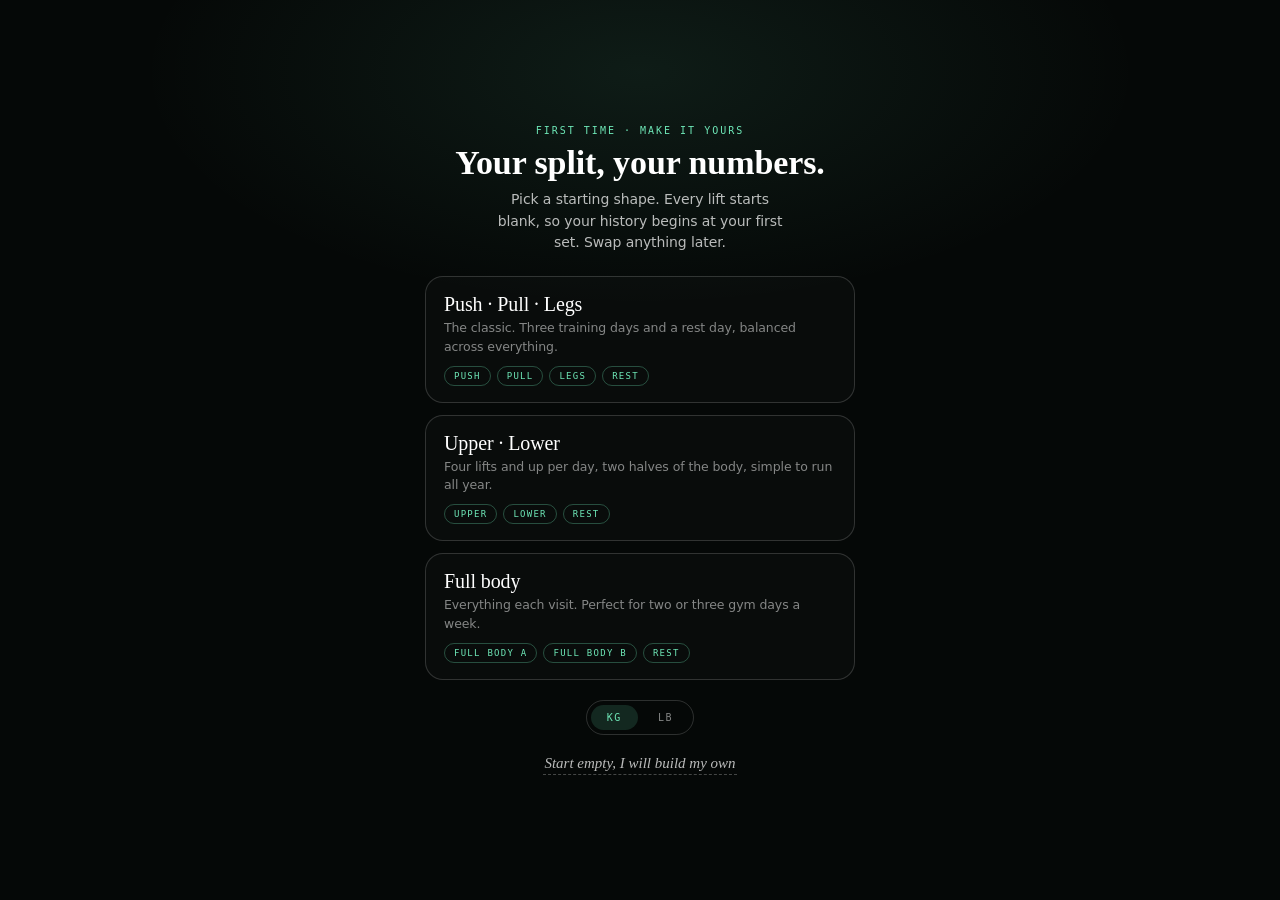
==== commit cc27eee5: "Install the built logger tile variant and wire session reporting Copy the arsenal's bridge-adapted l" ====
--- a/code/the-living-logger.html
+++ b/code/the-living-logger.html
@@ -30,7 +30,7 @@
   html,body{background:var(--bg);min-height:100%}
   body{font-family:var(--sans);color:var(--fg);-webkit-font-smoothing:antialiased;letter-spacing:-.006em;
     padding:34px 18px 90px;display:block;overflow-x:hidden}
-  body.rc-open{padding-bottom:190px}   /* ep4: room so the rest coach never covers the last set */
+  body.rc-open{padding-bottom:120px}   /* ep4: room so the rest coach never covers the last set */
 
   /* background: light at the top, gradient down to pure black, snowy particles */
   .atmos{position:fixed;inset:0;z-index:0;pointer-events:none;
@@ -54,7 +54,7 @@
   .unit-opt:not(.on):hover{color:var(--muted-strong)}
 
   /* lift card */
-  .lift{margin-bottom:30px;opacity:0;transform:translateY(10px);animation:rise .6s var(--ease) forwards}
+  .lift{margin-bottom:30px;opacity:0;transform:translateY(10px);animation:rise .6s var(--ease) forwards;animation-delay:calc(var(--i,0)*60ms)}
   @keyframes rise{to{opacity:1;transform:none}}
   .lift-head{display:flex;align-items:center;gap:10px;border-bottom:1px solid var(--rule);padding-bottom:11px}
   .glyph{flex:none;width:20px;height:20px;color:var(--mint);opacity:.8;display:grid;place-items:center}
@@ -191,6 +191,52 @@
   .sheet-close{position:absolute;z-index:10;top:14px;right:14px;width:32px;height:32px;display:grid;place-items:center;background:rgba(255,255,255,.05);border:1px solid var(--rule-strong);border-radius:50%;color:var(--muted-strong);cursor:pointer;font-size:15px;line-height:1;transition:border-color .2s,color .2s}
   .sheet-close:hover{border-color:var(--mint);color:var(--fg)}
   .sheet-stats{display:flex;gap:18px;margin-top:8px}
+
+  /* ── first-run setup: your split, your numbers, from set one ── */
+  .su-veil{position:fixed;inset:0;z-index:200;background:
+    radial-gradient(ellipse 60% 40% at 50% 8%, rgba(110,231,183,.09), transparent 65%), #050807;
+    display:flex;align-items:center;justify-content:center;padding:26px 18px;overflow-y:auto;
+    opacity:0;animation:suFade .5s var(--ease) forwards}
+  .su-veil.off{opacity:1;animation:suOut .45s var(--ease) forwards;pointer-events:none}
+  @keyframes suFade{to{opacity:1}} @keyframes suOut{to{opacity:0}}
+  .su-wrap{width:100%;max-width:430px;text-align:center}
+  .su-eyebrow{font-family:var(--mono);font-size:10px;letter-spacing:.2em;text-transform:uppercase;color:var(--mint);
+    opacity:0;animation:suPop .6s cubic-bezier(.34,1.56,.64,1) .1s forwards}
+  .su-title{font-family:var(--serif);font-size:34px;line-height:1.02;margin:10px 0 8px;
+    opacity:0;animation:suPop .6s cubic-bezier(.34,1.56,.64,1) .18s forwards}
+  .su-sub{color:var(--muted-strong);font-size:14px;line-height:1.55;max-width:34ch;margin:0 auto 22px;
+    opacity:0;animation:suPop .6s cubic-bezier(.34,1.56,.64,1) .26s forwards}
+  .su-grid{display:grid;gap:12px;text-align:left}
+  .su-card{background:rgba(255,255,255,.02);border:1px solid var(--rule-strong);border-radius:18px;padding:16px 18px;
+    cursor:pointer;transition:border-color .25s,box-shadow .25s,transform .2s;
+    opacity:0;transform:translateY(14px);animation:suPop .6s cubic-bezier(.34,1.56,.64,1) forwards}
+  .su-card:nth-child(1){animation-delay:.36s}.su-card:nth-child(2){animation-delay:.46s}.su-card:nth-child(3){animation-delay:.56s}
+  .su-card:hover{border-color:rgba(110,231,183,.5);box-shadow:0 0 40px rgba(110,231,183,.08)}
+  .su-card:active{transform:scale(.985)}
+  .su-name{font-family:var(--serif);font-size:20px;margin-bottom:3px}
+  .su-line{color:var(--muted);font-size:12.5px;line-height:1.5;margin-bottom:9px}
+  .su-days{display:flex;flex-wrap:wrap;gap:6px}
+  .su-day{font-family:var(--mono);font-size:9px;letter-spacing:.14em;text-transform:uppercase;color:var(--mint);
+    border:1px solid rgba(110,231,183,.3);border-radius:999px;padding:4px 9px}
+  .su-ghost{display:block;margin:18px auto 0;background:none;border:none;cursor:pointer;
+    font-family:var(--serif);font-style:italic;font-size:15px;color:var(--muted-strong);
+    border-bottom:1px dashed rgba(255,255,255,.25);padding:2px 1px;transition:color .2s,border-color .2s;
+    opacity:0;animation:suPop .6s cubic-bezier(.34,1.56,.64,1) .66s forwards}
+  .su-ghost:hover{color:var(--mint);border-color:rgba(110,231,183,.5)}
+  .su-units{display:inline-flex;gap:4px;margin-top:20px;border:1px solid var(--rule-strong);border-radius:999px;padding:4px;
+    opacity:0;animation:suPop .6s cubic-bezier(.34,1.56,.64,1) .74s forwards}
+  .su-unit{appearance:none;border:0;background:none;color:var(--muted);font-family:var(--mono);font-size:10px;
+    letter-spacing:.16em;text-transform:uppercase;padding:7px 16px;border-radius:999px;cursor:pointer;transition:all .2s}
+  .su-unit.on{background:rgba(110,231,183,.14);color:var(--mint)}
+  @keyframes suPop{from{opacity:0;transform:translateY(14px) scale(.97)}to{opacity:1;transform:none}}
+  /* library rows drift in as a cozy stagger when the library opens */
+  .lib-row{animation:cozyItem .38s var(--spring) backwards;animation-delay:calc(var(--i,0)*28ms)}
+  /* new-day quick names */
+  .day-quick{display:flex;flex-wrap:wrap;gap:8px;margin:4px 0 14px}
+  .day-chip{background:rgba(255,255,255,.03);border:1px solid var(--rule-strong);border-radius:999px;color:var(--muted-strong);
+    font-family:var(--mono);font-size:10px;letter-spacing:.12em;text-transform:uppercase;padding:8px 13px;cursor:pointer;
+    transition:border-color .18s var(--ease),color .18s var(--ease)}
+  .day-chip:hover{border-color:var(--mint);color:var(--mint)}
   .sheet-stat .k{font-family:var(--mono);font-size:9px;letter-spacing:.13em;text-transform:uppercase;color:var(--muted)}
   .sheet-stat .v{font-size:20px;font-weight:600;margin-top:5px} .sheet-stat .v.gold{color:var(--gold)} .sheet-stat .v.up{color:var(--mint-cool)}
 
@@ -565,38 +611,28 @@
   /* rest-timer (ep4): the rest coach, a floating clock that turns the pause
      between sets into coaching time. Lives outside render(), so it is never wiped. */
   .rest-coach{position:fixed;left:50%;bottom:calc(18px + env(safe-area-inset-bottom,0px));z-index:30;
-    width:min(420px,calc(100vw - 24px));transform:translateX(-50%) translateY(10px);
-    background:rgba(9,11,10,.9);-webkit-backdrop-filter:blur(14px);backdrop-filter:blur(14px);
-    border:1px solid var(--rule-strong);border-radius:20px;padding:16px 16px 14px;
-    box-shadow:0 18px 50px -12px rgba(0,0,0,.72),0 0 0 1px rgba(110,231,183,.04);
+    width:min(430px,calc(100vw - 24px));transform:translateX(-50%) translateY(10px);
+    display:flex;align-items:center;gap:10px;
+    background:rgba(9,11,10,.92);-webkit-backdrop-filter:blur(14px);backdrop-filter:blur(14px);
+    border:1px solid rgba(110,231,183,.32);border-radius:999px;padding:12px 14px;
+    box-shadow:0 18px 50px -12px rgba(0,0,0,.72),0 0 0 1px rgba(110,231,183,.05);
     opacity:0;pointer-events:none;transition:opacity .28s var(--ease),transform .28s var(--ease)}
   .rest-coach.on{opacity:1;pointer-events:auto;transform:translateX(-50%) translateY(0)}
-  .rest-coach.go{border-color:rgba(241,207,122,.5);animation:rcGo 1.5s var(--ease) infinite}
-  .rc-x{position:absolute;top:9px;right:9px;width:26px;height:26px;border:none;background:transparent;
-    color:var(--muted);cursor:pointer;border-radius:50%;display:grid;place-items:center;transition:color .2s,background .2s}
+  .rest-coach.go{border-color:rgba(241,207,122,.55);animation:rcGo 1.5s var(--ease) infinite}
+  .rc-mid{flex:1;min-width:0;text-align:center}
+  .rc-time{font-family:var(--serif);font-style:italic;font-size:26px;line-height:1;color:var(--mint);font-variant-numeric:tabular-nums}
+  .rest-coach.go .rc-time{color:var(--gold)}
+  .rc-ex{font-family:var(--mono);font-size:9px;letter-spacing:.16em;text-transform:uppercase;color:var(--muted);margin-top:4px;
+    white-space:nowrap;overflow:hidden;text-overflow:ellipsis}
+  .rest-coach.go .rc-ex{color:var(--gold)}
+  .rc-step{flex:none;background:transparent;border:1px solid var(--rule-strong);color:var(--fg);
+    font-size:13px;font-variant-numeric:tabular-nums;width:52px;height:38px;border-radius:999px;cursor:pointer;
+    transition:border-color .2s,color .2s}
+  .rc-step:hover{border-color:var(--mint);color:var(--mint)}
+  .rc-x{flex:none;width:30px;height:30px;border:none;background:transparent;color:var(--muted);cursor:pointer;
+    border-radius:50%;display:grid;place-items:center;transition:color .2s,background .2s}
   .rc-x svg{width:13px;height:13px;fill:none;stroke:currentColor;stroke-width:2;stroke-linecap:round}
   .rc-x:hover{color:var(--fg);background:rgba(255,255,255,.05)}
-  .rc-main{display:flex;align-items:center;gap:15px}
-  .rc-ring{position:relative;width:70px;height:70px;flex:none}
-  .rc-ring svg{width:70px;height:70px;transform:rotate(-90deg)}
-  .rc-ring .rc-track{fill:none;stroke:rgba(255,255,255,.08);stroke-width:5}
-  .rc-ring .rc-prog{fill:none;stroke:var(--mint);stroke-width:5;stroke-linecap:round;
-    stroke-dasharray:201;stroke-dashoffset:0;transition:stroke-dashoffset .95s linear,stroke .3s}
-  .rest-coach.go .rc-prog{stroke:var(--gold)}
-  .rc-time{position:absolute;inset:0;display:grid;place-items:center;font-variant-numeric:tabular-nums;
-    font-size:18px;font-weight:600;color:var(--fg)}
-  .rest-coach.go .rc-time{color:var(--gold);font-family:var(--serif);font-style:italic;font-size:19px}
-  .rc-body{flex:1;min-width:0}
-  .rc-eyebrow{font-family:var(--serif);font-style:italic;color:var(--mint);font-size:13px}
-  .rest-coach.go .rc-eyebrow{color:var(--gold)}
-  .rc-lift{font-weight:600;font-size:15.5px;color:var(--fg);white-space:nowrap;overflow:hidden;text-overflow:ellipsis;margin-top:1px}
-  .rc-meta{color:var(--muted);font-size:12px;margin-top:2px;font-variant-numeric:tabular-nums;
-    white-space:nowrap;overflow:hidden;text-overflow:ellipsis}
-  .rc-controls{display:flex;gap:8px;margin-top:13px;justify-content:center}
-  .rc-step{flex:none;background:var(--card);border:1px solid var(--rule-strong);color:var(--fg);
-    font-size:13px;font-variant-numeric:tabular-nums;padding:8px 12px;border-radius:999px;cursor:pointer;
-    transition:border-color .2s,background .2s}
-  .rc-step:hover{border-color:var(--mint)}
   .rc-ask{flex:1;display:inline-flex;align-items:center;justify-content:center;gap:7px;
     background:rgba(110,231,183,.06);border:1px solid rgba(110,231,183,.34);color:var(--mint);
     font-family:var(--serif);font-style:italic;font-size:14px;padding:8px 12px;border-radius:999px;
@@ -623,7 +659,8 @@
   .board-h1{font-family:var(--serif);font-size:40px;line-height:1.02;letter-spacing:-.01em}
   .board-sub{font-family:var(--serif);font-style:italic;font-size:16px;color:var(--muted-strong);margin-top:6px}
   .board-grid{display:grid;grid-template-columns:repeat(auto-fit,minmax(232px,1fr));gap:16px;align-items:stretch}
-  .board-tile{position:relative;display:flex;flex-direction:column;text-align:left;background:var(--card);border:1px solid var(--rule-strong);border-radius:18px;min-height:158px;
+  .board-tile{opacity:0;transform:translateY(12px);animation:rise .55s var(--ease) forwards;
+    position:relative;display:flex;flex-direction:column;text-align:left;background:var(--card);border:1px solid var(--rule-strong);border-radius:18px;min-height:158px;
     padding:20px 20px 18px;cursor:pointer;overflow:hidden;color:var(--fg);font-family:var(--sans);
     opacity:0;transform:translateY(10px);animation:rise .55s var(--ease) forwards;
     transition:border-color .2s var(--ease),background .2s var(--ease),transform .15s var(--spring)}
@@ -783,22 +820,13 @@
 <!-- Episode 4 markup: the rest coach. A floating card that appears when you log a set:
      a countdown ring, the set you just did, and what is next. -->
 <div class="rest-coach" id="restCoach" hidden>
+  <button class="rc-step" id="rcMinus" aria-label="15 seconds less">&minus;15</button>
+  <div class="rc-mid">
+    <div class="rc-time" id="rcTime">0:00</div>
+    <div class="rc-ex" id="rcLiftName">Lift</div>
+  </div>
+  <button class="rc-step" id="rcPlus" aria-label="15 seconds more">+15</button>
   <button class="rc-x" id="rcDismiss" aria-label="Dismiss rest timer"><svg viewBox="0 0 24 24"><path d="M6 6l12 12M18 6L6 18"/></svg></button>
-  <div class="rc-main">
-    <div class="rc-ring">
-      <svg viewBox="0 0 70 70"><circle class="rc-track" cx="35" cy="35" r="32"/><circle class="rc-prog" id="rcProg" cx="35" cy="35" r="32"/></svg>
-      <div class="rc-time" id="rcTime">0:00</div>
-    </div>
-    <div class="rc-body">
-      <div class="rc-eyebrow" id="rcEyebrow">resting</div>
-      <div class="rc-lift" id="rcLiftName">Lift</div>
-      <div class="rc-meta" id="rcMeta"></div>
-    </div>
-  </div>
-  <div class="rc-controls">
-    <button class="rc-step" id="rcMinus" aria-label="15 seconds less">&minus;15s</button>
-    <button class="rc-step" id="rcPlus" aria-label="15 seconds more">+15s</button>
-  </div>
 </div>
 <!-- @episode-end:rest-timer -->
 
@@ -847,6 +875,14 @@
   // syncs across devices, untouched (backend.sql).
   const STORE = 'vitality.logger.v3';        // legacy flat v3 store (a bare LIFTS array), kept only to migrate
   const STORE2 = 'vitality.logger.v4';       // ep4/session: the split store. { days:[{id,name,lifts}], activeDayId }
+  // Only the lab exhibit (?demo=1) opens with the lively seeded split. A real
+  // person opens CLEAN and picks their own split: their lifts, their numbers,
+  // nothing pre-filled. Nobody ever inherits someone else's training data.
+  const DEMO_MODE = /[?&#]demo\b/.test(location.search + '&' + location.hash);
+  let FRESH_START = false;
+  // Entrances play when a day OPENS. Re-renders while logging must never
+  // replay them (cards restarting at opacity 0 reads as a blank-screen flash).
+  let liftAnimOnce = false;
   let DATA = null;                            // the whole split lives here; LIFTS below is a live ref to one day's lifts
   let LIFTS = [];                             // the ACTIVE day's lifts. Every Episode 1-3 lift function still reads/writes THIS array.
   // loadLog now hydrates a whole split. v4 first; else migrate a v3 flat list into a
@@ -860,7 +896,21 @@
         if (rawOld){ const a = JSON.parse(rawOld); if (Array.isArray(a) && a.length){ const id = uid(); DATA = { days: [{ id, name: 'Day 1', lifts: a }], activeDayId: id }; } }
       } catch(e){}
     }
-    if (!DATA || !Array.isArray(DATA.days) || !DATA.days.length) DATA = seedSplit();
+    // The old builds seeded demo data into REAL storage. If what we loaded is
+    // that exact seed fingerprint (Barbell bench 85 with the generated 6-step
+    // 72.5 history), it is not the user's training: wipe it and start them
+    // clean. A real person's data can never match this fingerprint.
+    if (!DEMO_MODE && DATA){
+      try {
+        const p = (DATA.days || []).find(x => x.name === 'Push');
+        const b = p && (p.lifts || []).find(l => l.name === 'Barbell bench');
+        if (b && b.weight === 85 && Array.isArray(b.history) && b.history.length === 6 && b.history[0] && b.history[0].w === 72.5) DATA = null;
+      } catch(e){}
+    }
+    if (!DATA || !Array.isArray(DATA.days) || !DATA.days.length){
+      if (DEMO_MODE){ DATA = seedSplit(); }
+      else { const id = uid(); DATA = { days:[{ id, name:'Day 1', lifts:[] }], activeDayId:id }; FRESH_START = true; }
+    }
     DATA.days.forEach(d => { if (!Array.isArray(d.lifts)) d.lifts = []; });         // a day always has a lifts array
     if (!DATA.days.find(d => d.id === DATA.activeDayId)) DATA.activeDayId = DATA.days[0].id;
     LIFTS = activeDay().lifts;
@@ -990,6 +1040,72 @@
 
   loadLog();
 
+  // ── first-run setup: nobody inherits anyone's split. They pick, blank, theirs. ──
+  const SPLIT_TEMPLATES = [
+    { key:'ppl', name:'Push · Pull · Legs', line:'The classic. Three training days and a rest day, balanced across everything.',
+      days:[ ['Push',['bench_bb','incl_db_press','standing_ohp','db_lat_raise','tri_pushdown']],
+             ['Pull',['pullup','bb_row','lat_pulldown','face_pull','bb_curl']],
+             ['Legs',['back_squat','rdl','leg_press','lying_leg_curl','calf_raise']],
+             ['Rest',[]] ] },
+    { key:'ul', name:'Upper · Lower', line:'Four lifts and up per day, two halves of the body, simple to run all year.',
+      days:[ ['Upper',['bench_bb','bb_row','standing_ohp','lat_pulldown','bb_curl','tri_pushdown']],
+             ['Lower',['back_squat','rdl','leg_press','lying_leg_curl','calf_raise']],
+             ['Rest',[]] ] },
+    { key:'full', name:'Full body', line:'Everything each visit. Perfect for two or three gym days a week.',
+      days:[ ['Full body A',['back_squat','bench_bb','bb_row','plank']],
+             ['Full body B',['rdl','standing_ohp','lat_pulldown','walking_lunge']],
+             ['Rest',[]] ] },
+  ];
+  function freshLift(key){
+    const e = libByKey[key]; if (!e) return null;
+    const d = tierDefaults(e.tier);
+    return { name:e.name, tier:e.tier, muscle:e.group, libKey:e.key, perHand:e.equip === 'dumbbell',
+      targetSets:d.targetSets, targetReps:d.targetReps, weight:d.weight, rest:150, hidden:false,
+      history:[], id:uid(), sets:blankSets(d.targetSets) };
+  }
+  function applyTemplate(tpl){
+    const days = tpl.days.map(([name, keys]) => ({ id:uid(), name, lifts: keys.map(freshLift).filter(Boolean) }));
+    DATA.days = days; DATA.activeDayId = days[0].id; LIFTS = activeDay().lifts; saveLog();
+  }
+  function openSetup(){
+    const veil = document.createElement('div');
+    veil.className = 'su-veil';
+    veil.innerHTML =
+      '<div class="su-wrap">' +
+        '<div class="su-eyebrow">First time · make it yours</div>' +
+        '<h1 class="su-title">Your split, your numbers.</h1>' +
+        '<p class="su-sub">Pick a starting shape. Every lift starts blank, so your history begins at your first set. Swap anything later.</p>' +
+        '<div class="su-grid">' +
+          SPLIT_TEMPLATES.map(t =>
+            '<div class="su-card" data-k="' + t.key + '">' +
+              '<div class="su-name">' + t.name + '</div>' +
+              '<div class="su-line">' + t.line + '</div>' +
+              '<div class="su-days">' + t.days.map(d => '<span class="su-day">' + d[0] + '</span>').join('') + '</div>' +
+            '</div>').join('') +
+        '</div>' +
+        '<div class="su-units"><button type="button" class="su-unit on" data-u="kg">kg</button><button type="button" class="su-unit" data-u="lb">lb</button></div>' +
+        '<button type="button" class="su-ghost">Start empty, I will build my own</button>' +
+      '</div>';
+    document.body.appendChild(veil);
+    let pickedUnit = 'kg';
+    veil.querySelectorAll('.su-unit').forEach(b => b.addEventListener('click', function(){
+      pickedUnit = b.dataset.u;
+      veil.querySelectorAll('.su-unit').forEach(x => x.classList.toggle('on', x === b));
+    }));
+    function close(){
+      setUnit(pickedUnit);
+      veil.classList.add('off');
+      setTimeout(() => veil.remove(), 500);
+      renderBoard(); render();
+    }
+    veil.querySelectorAll('.su-card').forEach(c => c.addEventListener('click', function(){
+      const tpl = SPLIT_TEMPLATES.find(t => t.key === c.dataset.k);
+      if (tpl) applyTemplate(tpl);
+      close();
+    }));
+    veil.querySelector('.su-ghost').addEventListener('click', close);
+  }
+
   const listEl = document.getElementById('list');
   const hiddenEl = document.getElementById('hidden');
 
@@ -1035,7 +1151,13 @@
   function render(){
     listEl.innerHTML = '';
     const visible = LIFTS.filter(l => !l.hidden);
-    visible.forEach(lift => listEl.appendChild(liftCard(lift)));
+    visible.forEach((lift, i) => {
+      const el = liftCard(lift);
+      if (liftAnimOnce) el.style.setProperty('--i', Math.min(i, 8));
+      else { el.style.animation = 'none'; el.style.opacity = '1'; el.style.transform = 'none'; }
+      listEl.appendChild(el);
+    });
+    liftAnimOnce = false;
     // an empty day gets one inviting card that leads straight to the library
     if (!visible.length){
       const empty = document.createElement('div');
@@ -1078,7 +1200,7 @@
         '<span class="sp"></span>' +
         '<button class="lift-x" title="Remove (kept, never deleted)"><svg viewBox="0 0 24 24"><path d="M6 6l12 12M18 6L6 18"/></svg></button>' +
       '</div>' +
-      '<div class="lift-meta"><span class="tierchip">TIER ' + lift.tier + '</span> &middot; <b>' + lift.targetSets + ' &times; ' + lift.targetReps + '</b> &middot; last ' + wDisp(lift.weight) + ' ' + unit + '</div>' +
+      '<div class="lift-meta"><span class="tierchip">TIER ' + lift.tier + '</span> &middot; <b>' + lift.targetSets + ' &times; ' + lift.targetReps + '</b> &middot; ' + (lift.history && lift.history.length ? 'last ' + wDisp(lift.weight) + ' ' + unit : 'first time · set the mark') + '</div>' +
       '<div class="chips">' +
         '<button class="chip" data-act="swap">' + SVG(ICON.swap) + 'swap</button>' +
         '<button class="chip" data-act="history">' + SVG(ICON.history) + 'history</button>' +
@@ -1261,19 +1383,10 @@
 
   function rcPaint(){
     if (!rcLift) return;
-    const frac = rcTotal ? Math.max(0, rcRemain) / rcTotal : 0;
-    document.getElementById('rcProg').style.strokeDashoffset = (RC_C * (1 - frac)).toFixed(1);
     document.getElementById('rcLiftName').textContent = rcLift.name;
-    const u = uLabel(rcLift.perHand);
-    const nx = rcNext(rcLift);
-    const bump = rcLift.overload || null;
-    const last = 'last ' + wDisp(rcSet.weight) + ' ' + u + ' × ' + rcSet.reps;
-    document.getElementById('rcMeta').textContent = nx
-      ? last + '   ·   next ' + wDisp(nx.weight ?? (rcLift.weight + (bump ? (bump.weightKg || 0) : 0))) + ' ' + u + ' × ' + (nx.reps ?? (rcLift.targetReps + (bump ? (bump.reps || 0) : 0)))
-      : last + '   ·   last set of this lift';
-    const t = document.getElementById('rcTime'), eb = document.getElementById('rcEyebrow');
-    if (rcOver){ rcEl.classList.add('go'); t.textContent = 'GO'; eb.textContent = 'rest’s up'; }
-    else { rcEl.classList.remove('go'); t.textContent = rcFmt(rcRemain); eb.textContent = 'resting'; }
+    const t = document.getElementById('rcTime');
+    if (rcOver){ rcEl.classList.add('go'); t.textContent = 'GO'; }
+    else { rcEl.classList.remove('go'); t.textContent = rcFmt(rcRemain); }
   }
   function rcTick(){ rcRemain -= 1; if (rcRemain <= 0 && !rcOver) rcFinish(); rcPaint(); }
   function rcFinish(){
@@ -1752,8 +1865,9 @@
     });
     render(); closeLibrary();
   }
-  function openLibrary(){ libMode='add'; libSwapTarget=null; buildLibraryShell(); renderLibRows(''); document.body.classList.add('lib-browsing'); libOverlay.classList.add('on'); }
-  function openLibrarySwap(lift){ libMode='swap'; libSwapTarget=lift; buildLibraryShell(); renderLibRows(''); document.body.classList.add('lib-browsing'); libOverlay.classList.add('on'); }
+  let libAnimOnce = false;
+  function openLibrary(){ libMode='add'; libSwapTarget=null; buildLibraryShell(); libAnimOnce = true; renderLibRows(''); document.body.classList.add('lib-browsing'); libOverlay.classList.add('on'); }
+  function openLibrarySwap(lift){ libMode='swap'; libSwapTarget=lift; buildLibraryShell(); libAnimOnce = true; renderLibRows(''); document.body.classList.add('lib-browsing'); libOverlay.classList.add('on'); }
   function closeLibrary(){ libOverlay.classList.remove('on'); document.body.classList.remove('lib-browsing'); libMode='add'; libSwapTarget=null; }
   function buildLibraryShell(){
     const swap = libMode === 'swap';
@@ -1807,6 +1921,9 @@
     const list = document.getElementById('libList');
     list.innerHTML = createRow + html;
     if (!html && !createRow) list.innerHTML = '<div class="lib-empty">No lifts match that.</div>';
+    // cozy stagger only on open; retyping a search repaints instantly
+    if (libAnimOnce){ libAnimOnce = false; list.querySelectorAll('.lib-row').forEach((r, i) => r.style.setProperty('--i', Math.min(i, 14))); }
+    else list.querySelectorAll('.lib-row').forEach(r => { r.style.animation = 'none'; });
     const create = document.getElementById('libCreate');
     if (create) create.onclick = () => {
       if (swap && libSwapTarget){
@@ -1989,6 +2106,23 @@
     svg += '</svg>';
     const old = plot.querySelector('svg'); if (old) old.remove();
     plot.insertAdjacentHTML('afterbegin', svg);
+    // the reveal: the line draws itself left to right, then the dots land on it
+    const lineEl = plot.querySelector('.ch-line');
+    if (lineEl && lineEl.getTotalLength){
+      const L = lineEl.getTotalLength();
+      lineEl.style.strokeDasharray = L; lineEl.style.strokeDashoffset = L;
+      requestAnimationFrame(() => {
+        lineEl.style.transition = 'stroke-dashoffset .85s cubic-bezier(.16,1,.3,1)';
+        lineEl.style.strokeDashoffset = '0';
+      });
+    }
+    plot.querySelectorAll('.ch-dot').forEach((d, i) => {
+      d.style.opacity = '0';
+      requestAnimationFrame(() => {
+        d.style.transition = 'opacity .45s ease ' + (0.3 + i * 0.05) + 's';
+        d.style.opacity = '';
+      });
+    });
     chRenderCaption(real);
   }
   function chScrubAt(clientX){
@@ -2201,7 +2335,7 @@
     VIEW = (v === 'day') ? 'day' : 'board';
     document.body.classList.toggle('view-board', VIEW === 'board');
     if (VIEW === 'board') renderBoard();
-    else { paintDayChrome(); render(); }
+    else { paintDayChrome(); liftAnimOnce = true; render(); }
   }
 
   // tap the big day title to rename it in place. Enter or tap-away commits,
@@ -2300,15 +2434,34 @@
   // add a new empty day, switch to it, and open the library right away: naming
   // can wait (tap the title any time), picking lifts is the actual job.
   function addDay(){
-    const id = uid();
-    DATA.days.push({ id, name: 'Day ' + (DATA.days.length + 1), lifts: [] });
-    DATA.activeDayId = id;
-    LIFTS = activeDay().lifts;
-    saveLog();
-    paintDayChrome();
-    render();
-    showView('day');
-    setTimeout(openLibrary, 240);   // let the day view land, then slide the library in
+    // the official naming moment: a day is born with a real name, not "Day 5"
+    openSheet(
+      '<div class="sheet-eyebrow">New day</div>' +
+      '<div class="sheet-title">Name your day</div>' +
+      '<div class="sheet-sub">Tap a name or type your own. You can rename it any time.</div>' +
+      '<div class="day-quick">' +
+        ['Push','Pull','Legs','Upper','Lower','Full body','Arms','Rest'].map(function(n){
+          return '<button class="day-chip" data-n="' + n + '">' + n + '</button>';
+        }).join('') +
+      '</div>' +
+      '<input class="add-input" id="dayNew" placeholder="Or type a name" maxlength="40" autocomplete="off">' +
+      '<div class="card-foot"><button class="btn-mint" id="dayCreate">Create the day</button></div>'
+    );
+    const inp = sheet.querySelector('#dayNew');
+    const create = (name) => {
+      const nm = (name || inp.value.trim() || ('Day ' + (DATA.days.length + 1)));
+      const id = uid();
+      DATA.days.push({ id, name: nm, lifts: [] });
+      DATA.activeDayId = id;
+      LIFTS = activeDay().lifts;
+      saveLog(); closeSheet(); paintDayChrome(); render();
+      showView('day');
+      setTimeout(openLibrary, 240);   // let the day view land, then slide the library in
+    };
+    sheet.querySelectorAll('.day-chip').forEach(c => { c.onclick = () => create(c.dataset.n); });
+    sheet.querySelector('#dayCreate').onclick = () => create();
+    inp.onkeydown = e => { if (e.key === 'Enter'){ e.preventDefault(); create(); } };
+    try { inp.focus(); } catch(e){}
   }
 
   // the tile "..." menu: rename inline, or remove the day (never the last one).
@@ -2431,6 +2584,15 @@
   document.getElementById('dayBack').onclick = () => showView('board');
   document.getElementById('settingsBtn').onclick = openSettings;
   showView('board');
+  // First open, nothing saved: they build THEIR split before they see a board.
+  if (FRESH_START) openSetup();
+  // The demo wears a tag so nobody ever mistakes example data for the product.
+  if (DEMO_MODE){
+    const tag = document.createElement('div');
+    tag.style.cssText = 'position:fixed;top:12px;right:12px;z-index:300;font-family:var(--mono);font-size:9px;letter-spacing:.16em;text-transform:uppercase;color:#F59E0B;border:1px solid rgba(245,158,11,.4);border-radius:999px;padding:6px 11px;background:rgba(0,0,0,.6);pointer-events:none';
+    tag.textContent = 'Demo data · yours starts clean';
+    document.body.appendChild(tag);
+  }
   // @episode-end:session
 </script>
 
